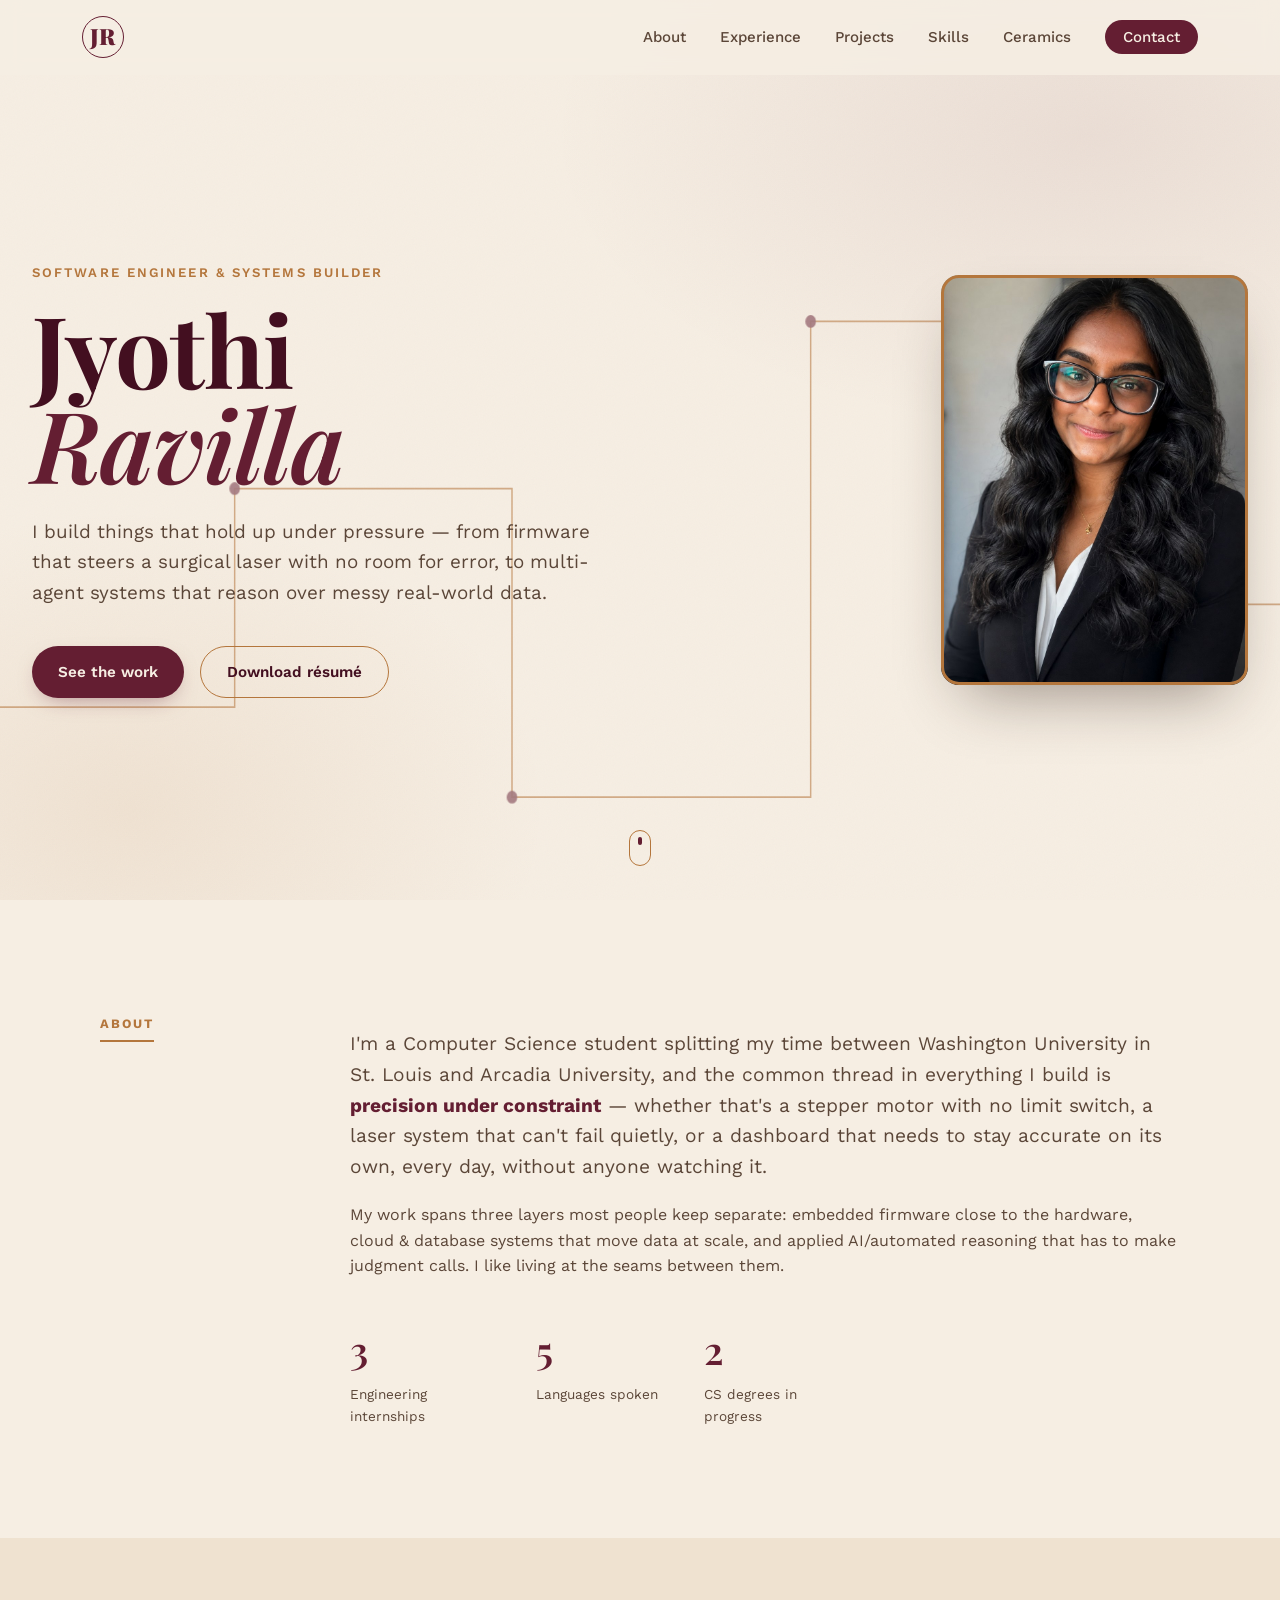
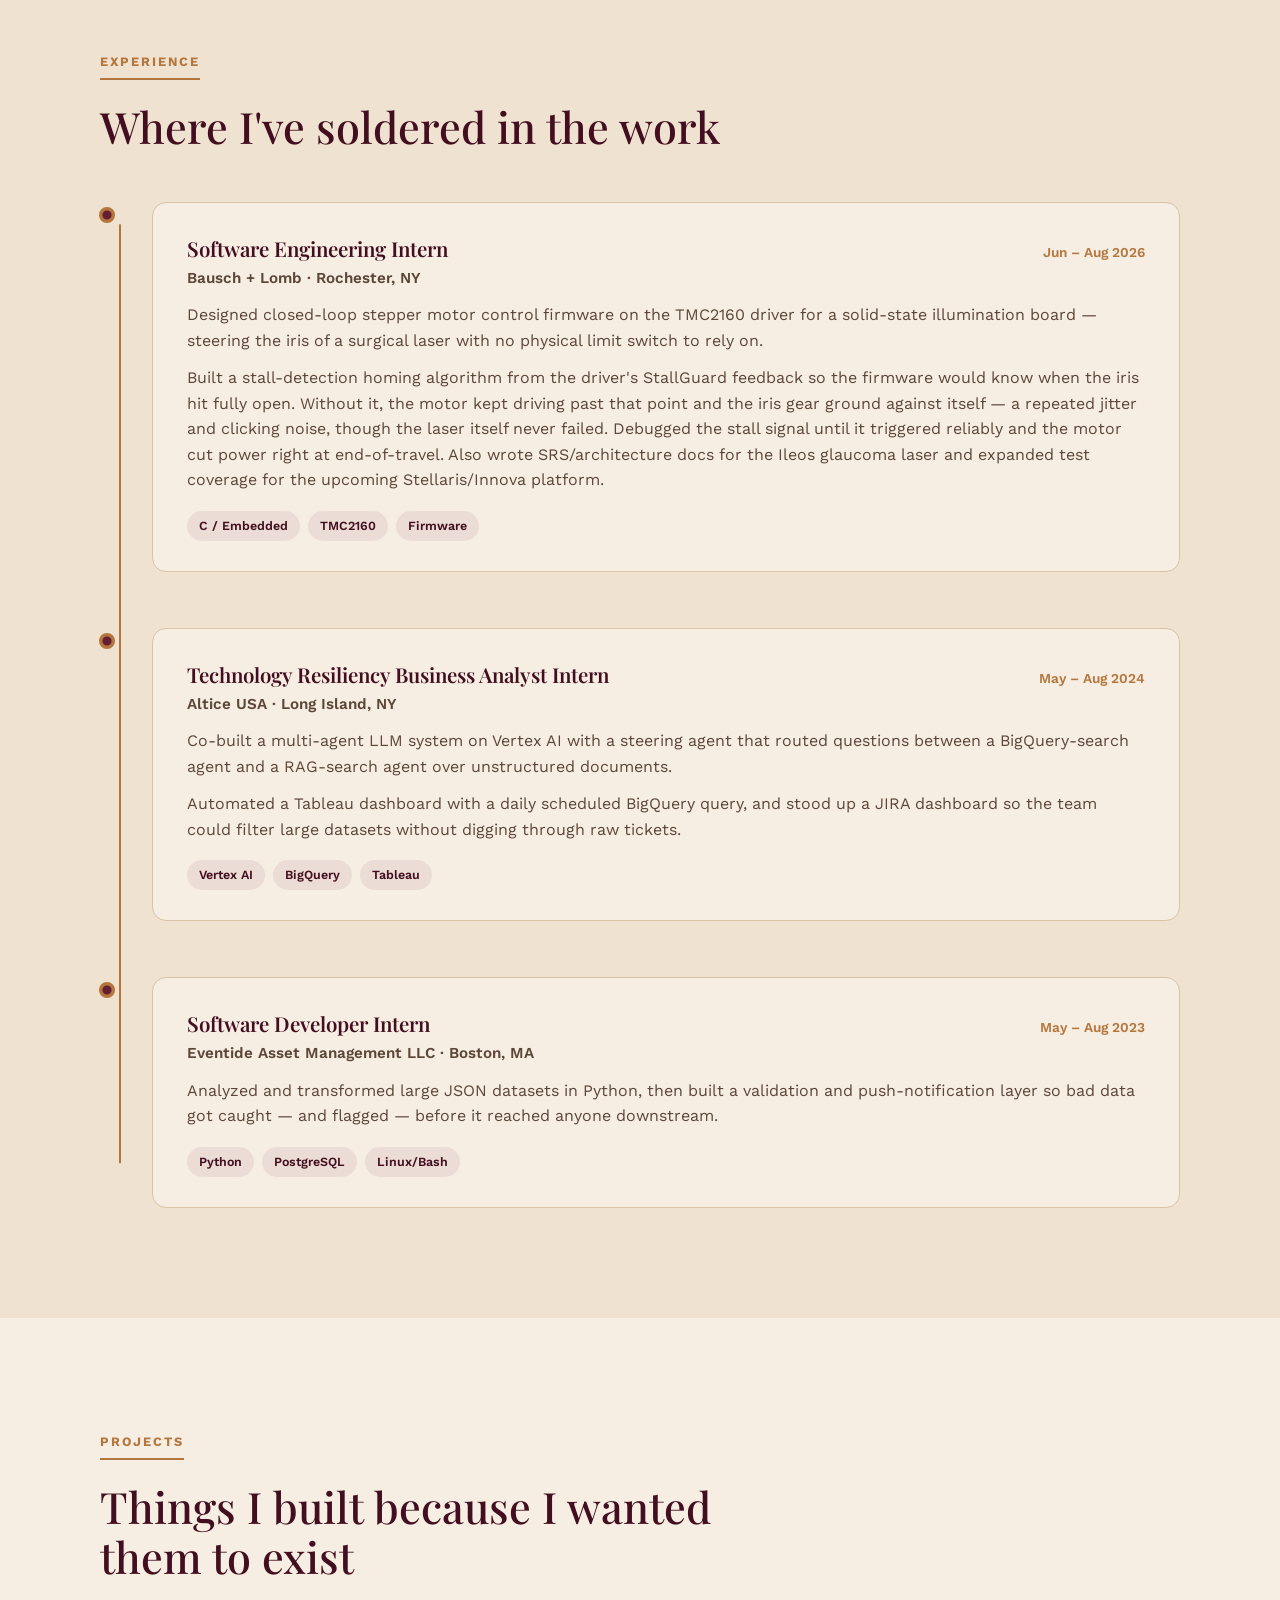
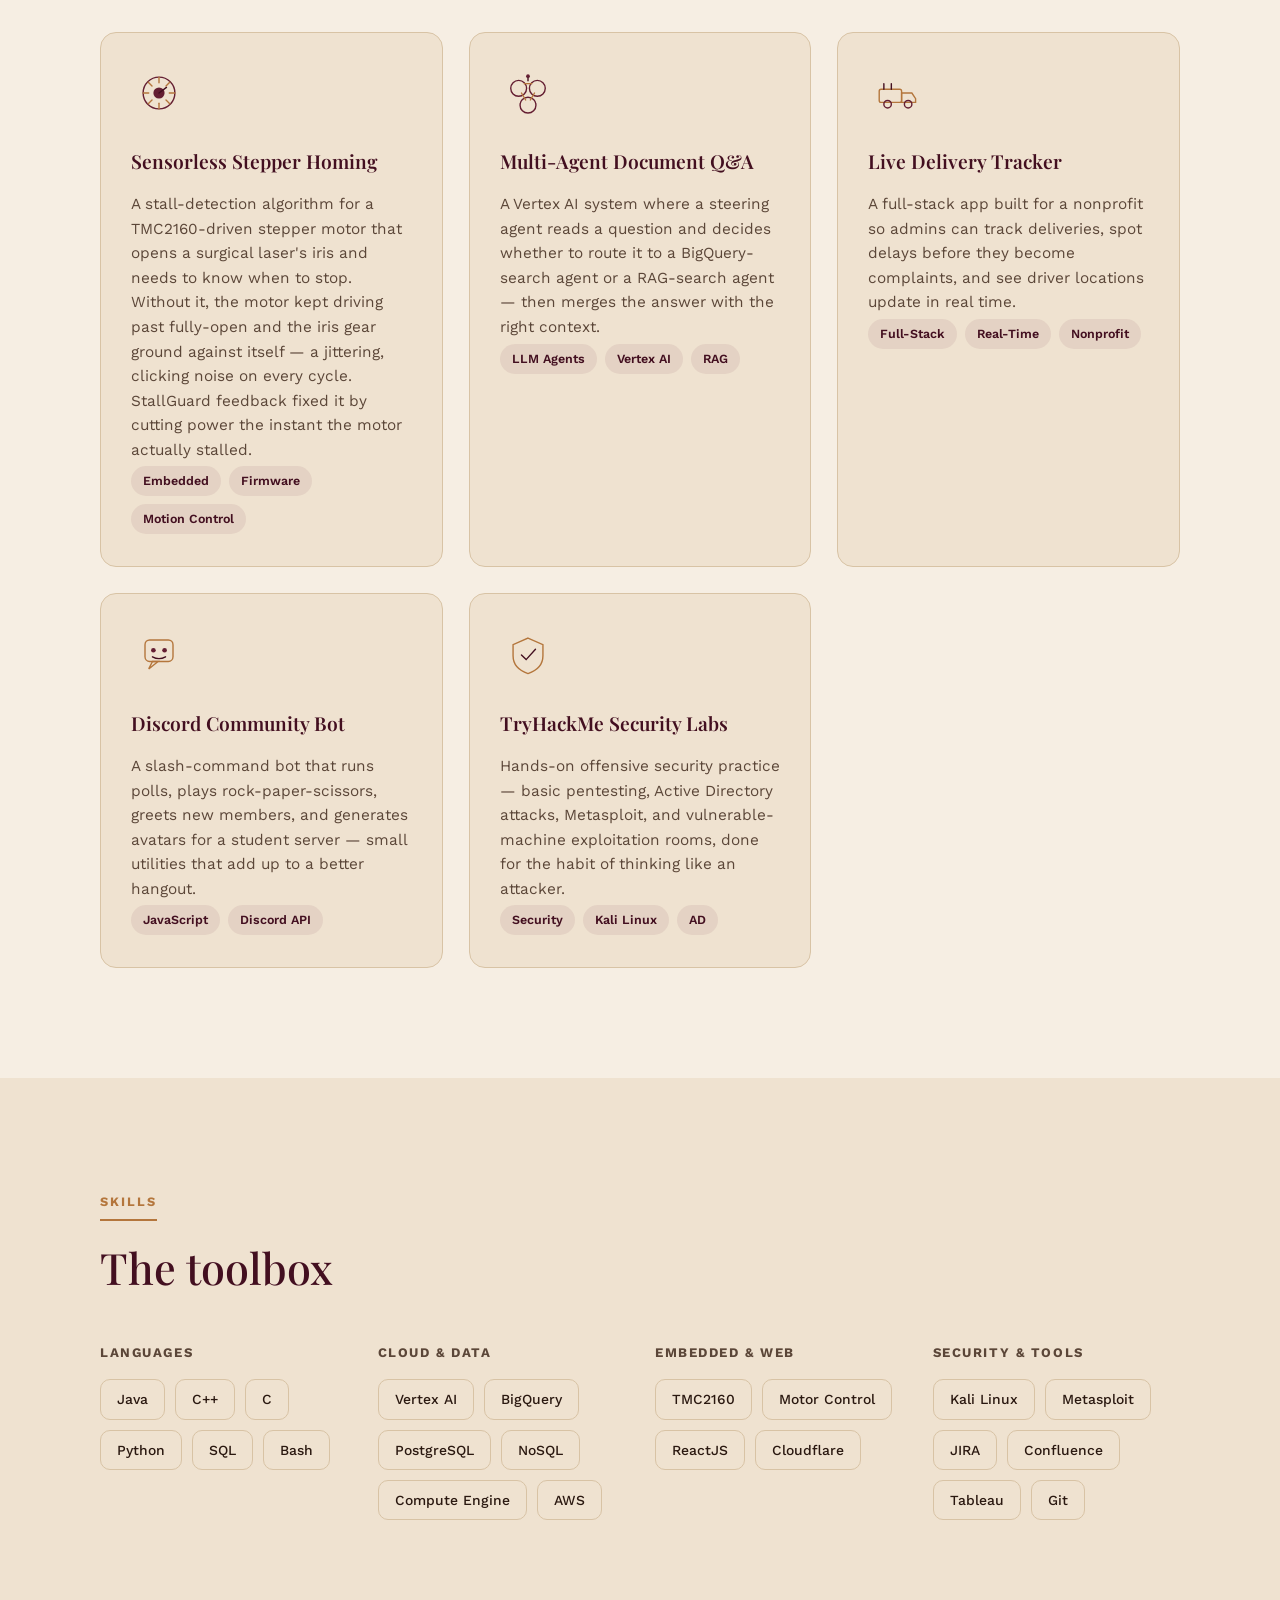
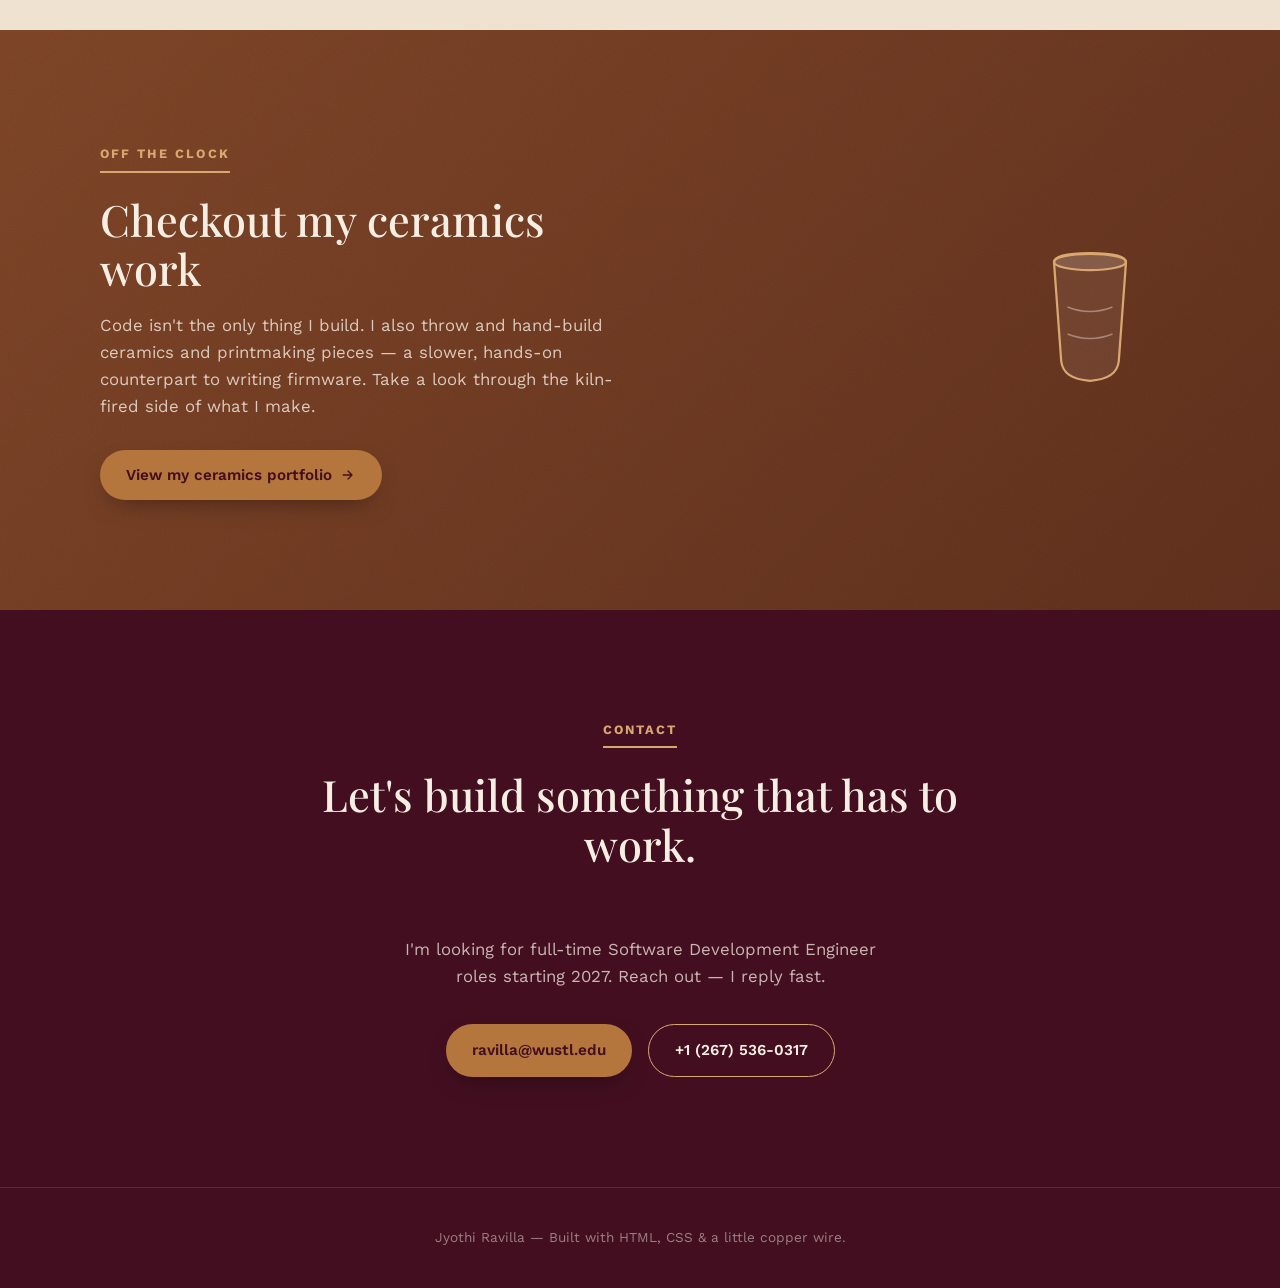
==== portfolio/index.html @ 50a1c153 "Update portfolio: fix hero photo styling, add ceramics section" ====
<!DOCTYPE html>
<html lang="en">
<head>
<meta charset="UTF-8">
<meta name="viewport" content="width=device-width, initial-scale=1.0">
<title>Jyothi Ravilla — Portfolio</title>
<link rel="preconnect" href="https://fonts.googleapis.com">
<link rel="preconnect" href="https://fonts.gstatic.com" crossorigin>
<link href="https://fonts.googleapis.com/css2?family=Playfair+Display:ital,wght@0,400;0,600;0,700;0,900;1,500;1,600&family=Work+Sans:wght@400;500;600;700&display=swap" rel="stylesheet">
<link rel="stylesheet" href="style.css">
</head>
<body>

<div class="grain"></div>

<!-- NAV -->
<nav id="nav">
  <div class="nav-inner">
    <a href="#top" class="nav-mark">JR</a>
    <ul class="nav-links">
      <li><a href="#about">About</a></li>
      <li><a href="#experience">Experience</a></li>
      <li><a href="#projects">Projects</a></li>
      <li><a href="#skills">Skills</a></li>
      <li><a href="#ceramics">Ceramics</a></li>
      <li><a href="#contact" class="nav-cta">Contact</a></li>
    </ul>
    <button class="nav-toggle" id="navToggle" aria-label="Toggle menu">
      <span></span><span></span><span></span>
    </button>
  </div>
</nav>

<!-- HERO -->
<header id="top" class="hero">
  <svg class="hero-trace" viewBox="0 0 1200 700" preserveAspectRatio="none" aria-hidden="true">
    <path id="heroPath" d="M -50 550 L 220 550 L 220 380 L 480 380 L 480 620 L 760 620 L 760 250 L 1020 250 L 1020 470 L 1300 470" />
    <circle class="node" cx="220" cy="380" r="5"></circle>
    <circle class="node" cx="480" cy="620" r="5"></circle>
    <circle class="node" cx="760" cy="250" r="5"></circle>
    <circle class="node" cx="1020" cy="470" r="5"></circle>
  </svg>

  <div class="hero-content">
    <p class="eyebrow reveal">Software Engineer &amp; Systems Builder</p>
    <h1 class="hero-name reveal">Jyothi<br><em>Ravilla</em></h1>
    <p class="hero-tagline reveal">
      I build things that hold up under pressure — from firmware that steers
      a surgical laser with no room for error, to multi-agent systems that
      reason over messy real-world data.
    </p>
    <div class="hero-actions reveal">
      <a href="#projects" class="btn btn-primary">See the work</a>
      <a href="assets/Jyothi_Ravilla_Resume_Amazon_SDE.pdf" class="btn btn-ghost" download>Download résumé</a>
    </div>
  </div>

  <div class="hero-portrait reveal">
    <div class="portrait-frame">
      <img src="assets/jyothi-headshot.jpg" alt="Portrait of Jyothi Ravilla">
    </div>
  </div>

  <div class="scroll-cue" aria-hidden="true"><span></span></div>
</header>

<main>

  <!-- ABOUT -->
  <section id="about" class="section">
    <div class="section-inner about-grid">
      <div class="about-label reveal">
        <span class="tag-eyebrow">About</span>
      </div>
      <div class="about-body reveal">
        <p class="lede">
          I'm a Computer Science student splitting my time between Washington
          University in St. Louis and Arcadia University, and the common thread
          in everything I build is <strong>precision under constraint</strong> —
          whether that's a stepper motor with no limit switch, a laser system
          that can't fail quietly, or a dashboard that needs to stay accurate
          on its own, every day, without anyone watching it.
        </p>
        <p>
          My work spans three layers most people keep separate: embedded
          firmware close to the hardware, cloud &amp; database systems that move
          data at scale, and applied AI/automated reasoning that has to make
          judgment calls. I like living at the seams between them.
        </p>
        <div class="about-stats">
          <div class="stat">
            <span class="stat-num">3</span>
            <span class="stat-label">Engineering internships</span>
          </div>
          <div class="stat">
            <span class="stat-num">5</span>
            <span class="stat-label">Languages spoken</span>
          </div>
          <div class="stat">
            <span class="stat-num">2</span>
            <span class="stat-label">CS degrees in progress</span>
          </div>
        </div>
      </div>
    </div>
  </section>

  <!-- EXPERIENCE -->
  <section id="experience" class="section section-alt">
    <div class="section-inner">
      <span class="tag-eyebrow reveal">Experience</span>
      <h2 class="section-title reveal">Where I've soldered in the work</h2>

      <div class="timeline">
        <svg class="timeline-trace" id="timelineTrace" viewBox="0 0 40 900" preserveAspectRatio="none" aria-hidden="true">
          <path id="timelinePath" d="M 20 20 L 20 300 L 20 300 L 20 580 L 20 580 L 20 860" />
        </svg>

        <article class="tl-item reveal">
          <div class="tl-node"></div>
          <div class="tl-card">
            <div class="tl-head">
              <h3>Software Engineering Intern</h3>
              <span class="tl-date">Jun – Aug 2026</span>
            </div>
            <p class="tl-org">Bausch + Lomb · Rochester, NY</p>
            <p>
              Designed closed-loop stepper motor control firmware on the
              TMC2160 driver for a solid-state illumination board — steering
              the iris of a surgical laser with no physical limit switch to
              rely on.
            </p>
            <p>
              Built a stall-detection homing algorithm from the driver's
              StallGuard feedback so the firmware would know when the iris
              hit fully open. Without it, the motor kept driving past that
              point and the iris gear ground against itself — a repeated
              jitter and clicking noise, though the laser itself never
              failed. Debugged the stall signal until it triggered reliably
              and the motor cut power right at end-of-travel. Also wrote
              SRS/architecture docs for the Ileos glaucoma laser and
              expanded test coverage for the upcoming Stellaris/Innova platform.
            </p>
            <div class="tl-tags">
              <span>C / Embedded</span><span>TMC2160</span><span>Firmware</span>
            </div>
          </div>
        </article>

        <article class="tl-item reveal">
          <div class="tl-node"></div>
          <div class="tl-card">
            <div class="tl-head">
              <h3>Technology Resiliency Business Analyst Intern</h3>
              <span class="tl-date">May – Aug 2024</span>
            </div>
            <p class="tl-org">Altice USA · Long Island, NY</p>
            <p>
              Co-built a multi-agent LLM system on Vertex AI with a steering
              agent that routed questions between a BigQuery-search agent and
              a RAG-search agent over unstructured documents.
            </p>
            <p>
              Automated a Tableau dashboard with a daily scheduled BigQuery
              query, and stood up a JIRA dashboard so the team could filter
              large datasets without digging through raw tickets.
            </p>
            <div class="tl-tags">
              <span>Vertex AI</span><span>BigQuery</span><span>Tableau</span>
            </div>
          </div>
        </article>

        <article class="tl-item reveal">
          <div class="tl-node"></div>
          <div class="tl-card">
            <div class="tl-head">
              <h3>Software Developer Intern</h3>
              <span class="tl-date">May – Aug 2023</span>
            </div>
            <p class="tl-org">Eventide Asset Management LLC · Boston, MA</p>
            <p>
              Analyzed and transformed large JSON datasets in Python, then
              built a validation and push-notification layer so bad data got
              caught — and flagged — before it reached anyone downstream.
            </p>
            <div class="tl-tags">
              <span>Python</span><span>PostgreSQL</span><span>Linux/Bash</span>
            </div>
          </div>
        </article>
      </div>
    </div>
  </section>

  <!-- PROJECTS -->
  <section id="projects" class="section">
    <div class="section-inner">
      <span class="tag-eyebrow reveal">Projects</span>
      <h2 class="section-title reveal">Things I built because I wanted them to exist</h2>

      <div class="project-grid">

        <article class="project-card reveal">
          <div class="project-visual">
            <svg viewBox="0 0 120 120" class="proj-icon" aria-hidden="true">
              <circle cx="60" cy="60" r="34" class="icon-ring"/>
              <g class="icon-stroke">
                <line x1="60" y1="26" x2="60" y2="38"/>
                <line x1="60" y1="82" x2="60" y2="94"/>
                <line x1="26" y1="60" x2="38" y2="60"/>
                <line x1="82" y1="60" x2="94" y2="60"/>
                <line x1="37" y1="37" x2="45" y2="45"/>
                <line x1="75" y1="75" x2="83" y2="83"/>
                <line x1="83" y1="37" x2="75" y2="45"/>
                <line x1="45" y1="75" x2="37" y2="83"/>
              </g>
              <circle cx="60" cy="60" r="12" class="icon-hub"/>
              <line x1="60" y1="60" x2="76" y2="48" class="icon-needle"/>
            </svg>
          </div>
          <div class="project-body">
            <h3>Sensorless Stepper Homing</h3>
            <p class="project-blurb">
              A stall-detection algorithm for a TMC2160-driven stepper motor
              that opens a surgical laser's iris and needs to know when to
              stop. Without it, the motor kept driving past fully-open and
              the iris gear ground against itself — a jittering, clicking
              noise on every cycle. StallGuard feedback fixed it by cutting
              power the instant the motor actually stalled.
            </p>
            <div class="project-reveal">
              <p><strong>Stack:</strong> Embedded C, TMC2160 (StallGuard), SPI</p>
              <p><strong>Challenge:</strong> tuning sensitivity so the driver
              caught a real mechanical stall without false-triggering mid-travel.</p>
            </div>
            <div class="tl-tags"><span>Embedded</span><span>Firmware</span><span>Motion Control</span></div>
          </div>
        </article>

        <article class="project-card reveal">
          <div class="project-visual">
            <svg viewBox="0 0 120 120" class="proj-icon" aria-hidden="true">
              <circle cx="40" cy="50" r="17" class="icon-ring"/>
              <circle cx="80" cy="50" r="17" class="icon-ring"/>
              <circle cx="60" cy="86" r="17" class="icon-ring"/>
              <line x1="52" y1="40" x2="68" y2="40" class="icon-stroke"/>
              <line x1="46" y1="60" x2="55" y2="75" class="icon-stroke"/>
              <line x1="74" y1="60" x2="65" y2="75" class="icon-stroke"/>
              <circle cx="60" cy="24" r="4" class="icon-hub"/>
              <line x1="60" y1="28" x2="60" y2="34" class="icon-needle"/>
            </svg>
          </div>
          <div class="project-body">
            <h3>Multi-Agent Document Q&amp;A</h3>
            <p class="project-blurb">
              A Vertex AI system where a steering agent reads a question and
              decides whether to route it to a BigQuery-search agent or a
              RAG-search agent — then merges the answer with the right context.
            </p>
            <div class="project-reveal">
              <p><strong>Stack:</strong> Vertex AI, BigQuery, RAG pipelines</p>
              <p><strong>Challenge:</strong> keeping routing accurate across
              unstructured Word documents with inconsistent formatting.</p>
            </div>
            <div class="tl-tags"><span>LLM Agents</span><span>Vertex AI</span><span>RAG</span></div>
          </div>
        </article>

        <article class="project-card reveal">
          <div class="project-visual">
            <svg viewBox="0 0 120 120" class="proj-icon" aria-hidden="true">
              <rect x="24" y="52" width="48" height="28" rx="4" class="icon-stroke"/>
              <path d="M72 60 H94 L102 72 V80 H72 Z" class="icon-stroke"/>
              <circle cx="42" cy="84" r="8" class="icon-ring"/>
              <circle cx="86" cy="84" r="8" class="icon-ring"/>
              <line x1="34" y1="52" x2="34" y2="40" class="icon-needle"/>
              <line x1="50" y1="52" x2="50" y2="40" class="icon-needle"/>
            </svg>
          </div>
          <div class="project-body">
            <h3>Live Delivery Tracker</h3>
            <p class="project-blurb">
              A full-stack app built for a nonprofit so admins can track
              deliveries, spot delays before they become complaints, and see
              driver locations update in real time.
            </p>
            <div class="project-reveal">
              <p><strong>Focus:</strong> real-time location updates, delay
              detection, accountability reporting.</p>
            </div>
            <div class="tl-tags"><span>Full-Stack</span><span>Real-Time</span><span>Nonprofit</span></div>
          </div>
        </article>

        <article class="project-card reveal">
          <div class="project-visual">
            <svg viewBox="0 0 120 120" class="proj-icon" aria-hidden="true">
              <rect x="30" y="30" width="60" height="46" rx="10" class="icon-stroke"/>
              <path d="M46 76 L38 92 L58 76 Z" class="icon-stroke"/>
              <circle cx="48" cy="52" r="5" class="icon-hub"/>
              <circle cx="72" cy="52" r="5" class="icon-hub"/>
              <path d="M46 66 Q60 74 74 66" class="icon-needle"/>
            </svg>
          </div>
          <div class="project-body">
            <h3>Discord Community Bot</h3>
            <p class="project-blurb">
              A slash-command bot that runs polls, plays rock-paper-scissors,
              greets new members, and generates avatars for a student server —
              small utilities that add up to a better hangout.
            </p>
            <div class="project-reveal">
              <p><strong>Stack:</strong> Discord.js, slash commands, image
              generation</p>
            </div>
            <div class="tl-tags"><span>JavaScript</span><span>Discord API</span></div>
          </div>
        </article>

        <article class="project-card reveal">
          <div class="project-visual">
            <svg viewBox="0 0 120 120" class="proj-icon" aria-hidden="true">
              <path d="M60 26 L92 40 V64 C92 84 78 96 60 102 C42 96 28 84 28 64 V40 Z" class="icon-stroke"/>
              <path d="M46 62 L56 72 L76 50" class="icon-needle"/>
            </svg>
          </div>
          <div class="project-body">
            <h3>TryHackMe Security Labs</h3>
            <p class="project-blurb">
              Hands-on offensive security practice — basic pentesting, Active
              Directory attacks, Metasploit, and vulnerable-machine exploitation
              rooms, done for the habit of thinking like an attacker.
            </p>
            <div class="project-reveal">
              <p><strong>Covers:</strong> Active Directory, Metasploit,
              network sniffing/spoofing, phishing simulation.</p>
            </div>
            <div class="tl-tags"><span>Security</span><span>Kali Linux</span><span>AD</span></div>
          </div>
        </article>

      </div>
    </div>
  </section>

  <!-- SKILLS -->
  <section id="skills" class="section section-alt">
    <div class="section-inner">
      <span class="tag-eyebrow reveal">Skills</span>
      <h2 class="section-title reveal">The toolbox</h2>

      <div class="skills-grid">
        <div class="skill-group reveal">
          <h4>Languages</h4>
          <div class="chip-row">
            <span class="chip">Java</span><span class="chip">C++</span><span class="chip">C</span>
            <span class="chip">Python</span><span class="chip">SQL</span><span class="chip">Bash</span>
          </div>
        </div>
        <div class="skill-group reveal">
          <h4>Cloud &amp; Data</h4>
          <div class="chip-row">
            <span class="chip">Vertex AI</span><span class="chip">BigQuery</span>
            <span class="chip">PostgreSQL</span><span class="chip">NoSQL</span>
            <span class="chip">Compute Engine</span><span class="chip">AWS</span>
          </div>
        </div>
        <div class="skill-group reveal">
          <h4>Embedded &amp; Web</h4>
          <div class="chip-row">
            <span class="chip">TMC2160</span><span class="chip">Motor Control</span>
            <span class="chip">ReactJS</span><span class="chip">Cloudflare</span>
          </div>
        </div>
        <div class="skill-group reveal">
          <h4>Security &amp; Tools</h4>
          <div class="chip-row">
            <span class="chip">Kali Linux</span><span class="chip">Metasploit</span>
            <span class="chip">JIRA</span><span class="chip">Confluence</span>
            <span class="chip">Tableau</span><span class="chip">Git</span>
          </div>
        </div>
      </div>
    </div>
  </section>

  <!-- CERAMICS -->
  <section id="ceramics" class="section ceramics-section">
    <div class="ceramics-texture" aria-hidden="true"></div>
    <div class="section-inner ceramics-inner">
      <div class="ceramics-copy reveal">
        <span class="tag-eyebrow">Off the clock</span>
        <h2 class="section-title">Checkout my ceramics work</h2>
        <p>
          Code isn't the only thing I build. I also throw and hand-build
          ceramics and printmaking pieces — a slower, hands-on counterpart
          to writing firmware. Take a look through the kiln-fired side of
          what I make.
        </p>
        <a href="ceramics/index.html" class="btn btn-primary ceramics-btn" target="_blank" rel="noopener">
          View my ceramics portfolio
          <svg viewBox="0 0 20 20" class="btn-arrow" aria-hidden="true"><path d="M4 10h11M10 5l5 5-5 5" stroke="currentColor" stroke-width="1.6" fill="none" stroke-linecap="round" stroke-linejoin="round"/></svg>
        </a>
      </div>
      <div class="ceramics-visual reveal" aria-hidden="true">
        <svg viewBox="0 0 200 200" class="ceramics-icon">
          <path d="M60 40 Q60 30 100 30 Q140 30 140 40 L132 150 Q130 170 100 172 Q70 170 68 150 Z" class="pot-body"/>
          <ellipse cx="100" cy="40" rx="40" ry="9" class="pot-rim"/>
          <path d="M75 90 Q100 100 125 90" class="pot-band"/>
          <path d="M75 120 Q100 130 125 120" class="pot-band"/>
        </svg>
      </div>
    </div>
  </section>

  <!-- CONTACT -->
  <section id="contact" class="section contact-section">
    <div class="section-inner contact-inner">
      <span class="tag-eyebrow reveal">Contact</span>
      <h2 class="section-title reveal">Let's build something that has to work.</h2>
      <p class="contact-lede reveal">
        I'm looking for full-time Software Development Engineer roles starting
        2027. Reach out — I reply fast.
      </p>
      <div class="contact-row reveal">
        <a href="mailto:ravilla@wustl.edu" class="btn btn-primary">ravilla@wustl.edu</a>
        <a href="tel:+12675360317" class="btn btn-ghost">+1 (267) 536-0317</a>
      </div>
    </div>
  </section>

</main>

<footer class="site-footer">
  <p>Jyothi Ravilla — Built with HTML, CSS &amp; a little copper wire.</p>
</footer>

<script src="script.js"></script>
</body>
</html>
---- portfolio/style.css ----
/* ============================================
   TOKENS
   ============================================ */
:root{
  --paper: #F6EEE3;
  --paper-alt: #EFE2D0;
  --ink: #2A1810;
  --ink-soft: #5B4638;
  --wine: #641E32;
  --wine-deep: #430F20;
  --copper: #B4763C;
  --copper-light: #D9A870;
  --tan-line: #D8C3A5;

  --font-display: "Playfair Display", "Georgia", serif;
  --font-body: "Work Sans", sans-serif;

  --ease: cubic-bezier(.22,.9,.32,1);
}

*{ box-sizing: border-box; }

html{ scroll-behavior: smooth; }

body{
  margin: 0;
  background: var(--paper);
  color: var(--ink);
  font-family: var(--font-body);
  font-size: 16px;
  line-height: 1.6;
  overflow-x: hidden;
}

@media (prefers-reduced-motion: reduce){
  html{ scroll-behavior: auto; }
  *{ animation-duration: 0.01ms !important; animation-iteration-count: 1 !important; transition-duration: 0.01ms !important; }
}

/* subtle paper grain overlay */
.grain{
  position: fixed; inset: 0; pointer-events: none; z-index: 1;
  opacity: .035; mix-blend-mode: multiply;
  background-image: url("data:image/svg+xml,%3Csvg xmlns='http://www.w3.org/2000/svg' width='120' height='120'%3E%3Cfilter id='n'%3E%3CfeTurbulence type='fractalNoise' baseFrequency='0.9' numOctaves='2' stitchTiles='stitch'/%3E%3C/filter%3E%3Crect width='100%25' height='100%25' filter='url(%23n)'/%3E%3C/svg%3E");
}

a{ color: inherit; text-decoration: none; }
h1,h2,h3,h4{ font-family: var(--font-display); margin: 0; color: var(--wine-deep); }

::selection{ background: var(--wine); color: var(--paper); }

/* focus visibility */
a:focus-visible, button:focus-visible{
  outline: 2px solid var(--copper);
  outline-offset: 3px;
}

/* ============================================
   NAV
   ============================================ */
#nav{
  position: fixed; top: 0; left: 0; right: 0; z-index: 50;
  background: rgba(246,238,227,0.82);
  backdrop-filter: blur(10px);
  border-bottom: 1px solid transparent;
  transition: border-color .3s var(--ease), box-shadow .3s var(--ease);
}
#nav.scrolled{
  border-bottom-color: var(--tan-line);
  box-shadow: 0 6px 24px -18px rgba(42,24,16,.4);
}
.nav-inner{
  max-width: 1180px; margin: 0 auto; padding: 16px 32px;
  display: flex; align-items: center; justify-content: space-between;
}
.nav-mark{
  font-family: var(--font-display); font-weight: 900; font-size: 1.4rem;
  color: var(--wine); letter-spacing: 0.02em;
  border: 1.5px solid var(--wine); border-radius: 50%;
  width: 42px; height: 42px; display: flex; align-items: center; justify-content: center;
  transition: background .25s var(--ease), color .25s var(--ease), transform .25s var(--ease);
}
.nav-mark:hover{ background: var(--wine); color: var(--paper); transform: rotate(-8deg); }

.nav-links{
  list-style: none; display: flex; gap: 34px; margin: 0; padding: 0;
  font-size: 0.94rem; font-weight: 500; color: var(--ink-soft);
}
.nav-links a{ position: relative; padding: 4px 0; }
.nav-links a::after{
  content: ""; position: absolute; left: 0; right: 0; bottom: -2px; height: 2px;
  background: var(--copper); transform: scaleX(0); transform-origin: right;
  transition: transform .32s var(--ease);
}
.nav-links a:hover::after, .nav-links a:focus-visible::after{ transform: scaleX(1); transform-origin: left; }
.nav-links a:hover{ color: var(--wine); }

.nav-cta{
  background: var(--wine); color: var(--paper) !important;
  padding: 8px 18px !important; border-radius: 999px;
}
.nav-cta::after{ display: none; }
.nav-cta:hover{ background: var(--wine-deep); }

.nav-toggle{ display: none; background: none; border: none; cursor: pointer; padding: 6px; }
.nav-toggle span{ display: block; width: 24px; height: 2px; background: var(--wine); margin: 5px 0; transition: transform .25s var(--ease), opacity .25s var(--ease); }

/* ============================================
   HERO
   ============================================ */
.hero{
  position: relative;
  min-height: 100vh;
  display: flex; align-items: center;
  padding: 140px 32px 80px;
  overflow: hidden;
  background:
    radial-gradient(ellipse 900px 500px at 85% 15%, rgba(100,30,50,0.08), transparent 60%),
    radial-gradient(ellipse 700px 500px at 10% 90%, rgba(180,118,60,0.10), transparent 60%);
}
.hero .hero-content,
.hero .hero-portrait{ position: relative; z-index: 2; }
.hero{ display: flex; gap: 60px; align-items: center; justify-content: space-between; }
.hero-trace{
  position: absolute; inset: 0; width: 100%; height: 100%;
  z-index: 0; opacity: .55;
}
.hero-trace path{
  fill: none; stroke: var(--copper); stroke-width: 1.4;
  stroke-dasharray: 3000; stroke-dashoffset: 3000;
  animation: draw 3.2s var(--ease) 0.3s forwards;
}
.hero-trace .node{
  fill: var(--wine); opacity: 0;
  animation: nodeIn .5s ease 2.2s forwards;
}
.hero-trace .node:nth-of-type(3){ animation-delay: 2.5s; }
.hero-trace .node:nth-of-type(4){ animation-delay: 2.8s; }
.hero-trace .node:nth-of-type(5){ animation-delay: 3.1s; }
@keyframes draw{ to{ stroke-dashoffset: 0; } }
@keyframes nodeIn{ to{ opacity: .9; } }

.hero-content{ position: relative; z-index: 2; max-width: 600px; flex: 1 1 480px; }

.eyebrow{
  font-size: .82rem; text-transform: uppercase; letter-spacing: .16em;
  color: var(--copper); font-weight: 600; margin: 0 0 18px;
}

.hero-name{
  font-size: clamp(3rem, 9vw, 6.2rem);
  line-height: .96; font-weight: 700; letter-spacing: -0.01em;
  color: var(--wine-deep);
}
.hero-name em{
  font-style: italic; font-weight: 600; color: var(--wine);
}

.hero-tagline{
  margin-top: 26px; font-size: 1.18rem; color: var(--ink-soft);
  max-width: 560px; font-weight: 400;
}

.hero-actions{ margin-top: 38px; display: flex; gap: 16px; flex-wrap: wrap; }

.btn{
  display: inline-flex; align-items: center; gap: 8px;
  padding: 13px 26px; border-radius: 999px; font-weight: 600; font-size: .95rem;
  transition: transform .25s var(--ease), box-shadow .25s var(--ease), background .25s var(--ease), color .25s var(--ease);
}
.btn-primary{
  background: var(--wine); color: var(--paper);
  box-shadow: 0 8px 22px -10px rgba(100,30,50,.55);
}
.btn-primary:hover{ background: var(--wine-deep); transform: translateY(-3px); box-shadow: 0 14px 28px -12px rgba(100,30,50,.6); }
.btn-ghost{
  border: 1.5px solid var(--copper); color: var(--wine-deep);
}
.btn-ghost:hover{ background: var(--copper); color: var(--paper); transform: translateY(-3px); }

.scroll-cue{
  position: absolute; bottom: 34px; left: 50%; transform: translateX(-50%);
  width: 22px; height: 36px; border: 1.5px solid var(--copper); border-radius: 20px;
  z-index: 2;
}
.scroll-cue span{
  position: absolute; top: 6px; left: 50%; width: 4px; height: 8px; margin-left: -2px;
  background: var(--wine); border-radius: 2px;
  animation: cueMove 1.8s ease-in-out infinite;
}
@keyframes cueMove{ 0%,100%{ top:6px; opacity:1;} 60%{ top:18px; opacity:0; } }

/* ===== Hero portrait ===== */
.hero-portrait{
  flex: 0 0 auto;
  display: flex; justify-content: center;
  transform: translateX(-70px);
}
.portrait-frame{
  position: relative;
  width: clamp(220px, 24vw, 340px);
  aspect-ratio: 3 / 4;
  border-radius: 18px;
  overflow: hidden;
  transform: rotate(0deg);
  box-shadow: 0 30px 60px -24px rgba(42,24,16,.45);
  transition: transform .45s var(--ease), box-shadow .45s var(--ease);
}
.portrait-frame::before{
  content: "";
  position: absolute; inset: 0;
  border: 3px solid var(--copper);
  border-radius: 18px;
  z-index: 2;
  pointer-events: none;
  transition: border-color .45s var(--ease);
}
.portrait-frame::after{
  content: "";
  position: absolute; top: 14px; left: 14px; right: -14px; bottom: -14px;
  border: 1.5px solid var(--wine);
  border-radius: 18px;
  z-index: 0;
  transition: transform .45s var(--ease), opacity .45s var(--ease);
}
.portrait-frame img{
  position: relative; z-index: 1;
  width: 100%; height: 100%; object-fit: cover;
  filter: saturate(1.02) contrast(1.02);
  display: block;
  transition: transform .6s var(--ease), filter .6s var(--ease);
}
.hero-portrait:hover .portrait-frame{
  transform: rotate(-1.5deg) scale(1.035);
  box-shadow:
    0 34px 64px -22px rgba(42,24,16,.4),
    0 0 0 10px rgba(180,118,60,.16);
}
.hero-portrait:hover .portrait-frame::before{ border-color: var(--wine); }
.hero-portrait:hover .portrait-frame::after{ transform: translate(4px, 4px); opacity: .7; }
.hero-portrait:hover .portrait-frame img{
  transform: scale(1.08);
  filter: saturate(1.12) contrast(1.05);
}

/* ============================================
   SECTIONS (shared)
   ============================================ */
.section{ padding: 110px 32px; position: relative; }
.section-alt{ background: var(--paper-alt); }
.section-inner{ max-width: 1080px; margin: 0 auto; }

.tag-eyebrow{
  display: inline-block; font-size: .8rem; text-transform: uppercase;
  letter-spacing: .16em; font-weight: 700; color: var(--copper);
  padding-bottom: 6px; border-bottom: 2px solid var(--copper); margin-bottom: 22px;
}
.section-title{
  font-size: clamp(1.9rem, 3.4vw, 2.7rem); font-weight: 500;
  max-width: 680px; margin-bottom: 50px; line-height: 1.15;
}

/* reveal-on-scroll — only animate if JS confirms IntersectionObserver support,
   so content is never stuck invisible without JS or in older browsers */
.js-ready .reveal{
  opacity: 0; transform: translateY(28px);
  transition: opacity .8s var(--ease), transform .8s var(--ease);
}
.js-ready .reveal.in-view{ opacity: 1; transform: translateY(0); }

/* ============================================
   ABOUT
   ============================================ */
.about-grid{
  display: grid; grid-template-columns: 200px 1fr; gap: 50px;
}
.lede{ font-size: 1.2rem; color: var(--ink); }
.about-body p{ color: var(--ink-soft); }
.about-body strong{ color: var(--wine); }

.about-stats{
  display: flex; gap: 46px; margin-top: 40px; flex-wrap: wrap;
}
.stat{ display: flex; flex-direction: column; }
.stat-num{
  font-family: var(--font-display); font-size: 2.4rem; color: var(--wine); font-weight: 600;
}
.stat-label{ font-size: .85rem; color: var(--ink-soft); margin-top: 4px; max-width: 140px; }

/* ============================================
   EXPERIENCE TIMELINE
   ============================================ */
.timeline{ position: relative; padding-left: 52px; }
.timeline-trace{
  position: absolute; left: 0; top: 0; width: 40px; height: 100%;
}
.js-ready .timeline-trace path{
  fill: none; stroke: var(--copper); stroke-width: 2;
  stroke-dasharray: 1600; stroke-dashoffset: 1600;
  transition: stroke-dashoffset 1.4s var(--ease);
}
.timeline-trace path{ fill: none; stroke: var(--copper); stroke-width: 2; }
.js-ready .timeline-trace.in-view path{ stroke-dashoffset: 0; }

.tl-item{ position: relative; margin-bottom: 56px; }
.tl-item:last-child{ margin-bottom: 0; }
.tl-node{
  position: absolute; left: -52px; top: 6px;
  width: 14px; height: 14px; border-radius: 50%;
  background: var(--paper); border: 3px solid var(--copper);
  transition: background .3s var(--ease), transform .3s var(--ease);
}
.tl-item.in-view .tl-node{ background: var(--wine); transform: scale(1.15); }

.tl-card{
  background: var(--paper); border: 1px solid var(--tan-line); border-radius: 14px;
  padding: 30px 34px; transition: box-shadow .35s var(--ease), transform .35s var(--ease), border-color .35s var(--ease);
}
.tl-card:hover{
  box-shadow: 0 22px 40px -24px rgba(42,24,16,.35);
  transform: translateY(-4px);
  border-color: var(--copper);
}
.tl-head{ display: flex; justify-content: space-between; align-items: baseline; gap: 16px; flex-wrap: wrap; }
.tl-head h3{ font-size: 1.28rem; font-weight: 600; }
.tl-date{ font-size: .85rem; color: var(--copper); font-weight: 600; white-space: nowrap; }
.tl-org{ color: var(--wine); font-weight: 600; margin: 4px 0 14px; font-size: .95rem; }
.tl-card p{ color: var(--ink-soft); margin: 0 0 12px; }
.tl-card p:last-of-type{ margin-bottom: 18px; }

.tl-tags{ display: flex; gap: 8px; flex-wrap: wrap; }
.tl-tags span{
  font-size: .78rem; font-weight: 600; color: var(--wine-deep);
  background: rgba(100,30,50,0.08); padding: 5px 12px; border-radius: 999px;
}

/* ============================================
   PROJECTS
   ============================================ */
.project-grid{
  display: grid; grid-template-columns: repeat(auto-fit, minmax(300px, 1fr));
  gap: 26px;
}
.project-card{
  background: var(--paper-alt); border: 1px solid var(--tan-line); border-radius: 16px;
  padding: 32px 30px; position: relative; overflow: hidden;
  transition: transform .4s var(--ease), box-shadow .4s var(--ease), border-color .4s var(--ease);
}
.section-alt .project-card{ background: var(--paper); }
.project-card::before{
  content: ""; position: absolute; top: 0; left: 0; right: 0; height: 3px;
  background: linear-gradient(90deg, var(--copper), var(--wine));
  transform: scaleX(0); transform-origin: left; transition: transform .45s var(--ease);
}
.project-card:hover{
  transform: translateY(-6px);
  box-shadow: 0 26px 48px -26px rgba(42,24,16,.4);
  border-color: var(--copper);
}
.project-card:hover::before{ transform: scaleX(1); }

.project-visual{ margin-bottom: 18px; }
.proj-icon{ width: 56px; height: 56px; }
.icon-ring{ fill: none; stroke: var(--wine); stroke-width: 3; }
.icon-stroke{ stroke: var(--copper); stroke-width: 3; fill: none; stroke-linecap: round; }
.icon-hub{ fill: var(--wine); }
.icon-needle{ stroke: var(--wine-deep); stroke-width: 3; stroke-linecap: round; fill: none; }
.project-card:hover .proj-icon{ animation: iconPulse .6s var(--ease); }
@keyframes iconPulse{ 50%{ transform: scale(1.08) rotate(3deg); } }

.project-body h3{ font-size: 1.2rem; font-weight: 600; margin-bottom: 10px; }
.project-blurb{ color: var(--ink-soft); font-size: .96rem; margin-bottom: 4px; }

.project-reveal{
  max-height: 0; overflow: hidden; opacity: 0;
  transition: max-height .45s var(--ease), opacity .35s var(--ease), margin .45s var(--ease);
}
.project-reveal p{ font-size: .87rem; color: var(--wine-deep); margin: 8px 0; }
.project-reveal strong{ color: var(--wine); }
.project-card:hover .project-reveal, .project-card:focus-within .project-reveal{
  max-height: 200px; opacity: 1; margin-bottom: 6px;
}

/* ============================================
   SKILLS
   ============================================ */
.skills-grid{
  display: grid; grid-template-columns: repeat(auto-fit, minmax(230px, 1fr));
  gap: 40px 30px;
}
.skill-group h4{
  font-size: .82rem; text-transform: uppercase; letter-spacing: .12em;
  color: var(--ink-soft); font-weight: 700; margin-bottom: 16px; font-family: var(--font-body);
}
.chip-row{ display: flex; flex-wrap: wrap; gap: 10px; }
.chip{
  font-size: .87rem; font-weight: 500; padding: 8px 16px; border-radius: 10px;
  background: var(--paper); border: 1px solid var(--tan-line); color: var(--ink);
  transition: background .25s var(--ease), color .25s var(--ease), border-color .25s var(--ease), transform .25s var(--ease);
}
.section-alt .chip{ background: var(--paper-alt); }
.chip:hover{
  background: var(--wine); color: var(--paper); border-color: var(--wine);
  transform: translateY(-3px) rotate(-1deg);
}

/* ============================================
   CONTACT
   ============================================ */
.contact-section{
  background: var(--wine-deep); color: var(--paper);
  text-align: center;
}
.contact-inner{ display: flex; flex-direction: column; align-items: center; }
.contact-section .section-title{ color: var(--paper); }
.contact-section .tag-eyebrow{ color: var(--copper-light); border-color: var(--copper-light); }
.contact-lede{ color: rgba(246,238,227,0.75); max-width: 480px; margin-bottom: 34px; font-size: 1.05rem; }
.contact-row{ display: flex; gap: 16px; flex-wrap: wrap; justify-content: center; }
.contact-section .btn-primary{ background: var(--copper); color: var(--wine-deep); box-shadow: 0 10px 26px -12px rgba(0,0,0,.5); }
.contact-section .btn-primary:hover{ background: var(--copper-light); }
.contact-section .btn-ghost{ border-color: var(--copper-light); color: var(--paper); }
.contact-section .btn-ghost:hover{ background: var(--copper-light); color: var(--wine-deep); }

/* ============================================
   CERAMICS (aside section)
   ============================================ */
.ceramics-section{
  position: relative;
  background: linear-gradient(135deg, #7A4326 0%, #5C2E1C 100%);
  color: var(--paper);
  overflow: hidden;
}
.ceramics-texture{
  position: absolute; inset: 0;
  opacity: .12; mix-blend-mode: overlay;
  background-image: url("data:image/svg+xml,%3Csvg xmlns='http://www.w3.org/2000/svg' width='140' height='140'%3E%3Cfilter id='n'%3E%3CfeTurbulence type='fractalNoise' baseFrequency='0.7' numOctaves='3' stitchTiles='stitch'/%3E%3C/filter%3E%3Crect width='100%25' height='100%25' filter='url(%23n)'/%3E%3C/svg%3E");
}
.ceramics-inner{
  position: relative; z-index: 1;
  display: flex; align-items: center; justify-content: space-between;
  gap: 50px; flex-wrap: wrap;
}
.ceramics-copy{ max-width: 520px; }
.ceramics-section .tag-eyebrow{ color: var(--copper-light); border-color: var(--copper-light); }
.ceramics-section .section-title{ color: var(--paper); margin-bottom: 18px; }
.ceramics-copy p{ color: rgba(246,238,227,0.8); font-size: 1.05rem; margin-bottom: 30px; }
.ceramics-btn{
  background: var(--copper); color: var(--wine-deep);
  box-shadow: 0 10px 26px -12px rgba(0,0,0,.5);
}
.ceramics-btn:hover{ background: var(--copper-light); }
.btn-arrow{ width: 16px; height: 16px; transition: transform .3s var(--ease); }
.ceramics-btn:hover .btn-arrow{ transform: translateX(4px); }

.ceramics-visual{ flex: 0 0 auto; }
.ceramics-icon{ width: 180px; height: 180px; }
.pot-body{ fill: rgba(246,238,227,0.08); stroke: var(--copper-light); stroke-width: 2.5; }
.pot-rim{ fill: rgba(246,238,227,0.14); stroke: var(--copper-light); stroke-width: 2.5; }
.pot-band{ fill: none; stroke: rgba(246,238,227,0.4); stroke-width: 1.5; }
.ceramics-visual:hover .ceramics-icon{ animation: potSpin .8s var(--ease); }
@keyframes potSpin{ 50%{ transform: rotate(4deg) scale(1.03); } }

@media (max-width: 700px){
  .ceramics-inner{ flex-direction: column; text-align: center; }
  .ceramics-copy{ max-width: 100%; }
}

.site-footer{
  background: var(--wine-deep); color: rgba(246,238,227,0.5);
  text-align: center; padding: 26px; font-size: .85rem;
  border-top: 1px solid rgba(246,238,227,0.12);
}

/* ============================================
   RESPONSIVE
   ============================================ */
@media (max-width: 900px){
  .hero{ flex-direction: column-reverse; text-align: center; gap: 40px; padding-top: 120px; }
  .hero-content{ max-width: 100%; }
  .hero-actions{ justify-content: center; }
  .hero-portrait{ transform: translateX(0); }
  .portrait-frame{ transform: rotate(0deg); }
}

@media (max-width: 800px){
  .about-grid{ grid-template-columns: 1fr; gap: 20px; }
  .nav-links{
    position: fixed; top: 74px; right: 24px; left: 24px;
    background: var(--paper); border: 1px solid var(--tan-line); border-radius: 16px;
    flex-direction: column; gap: 4px; padding: 18px;
    box-shadow: 0 20px 40px -20px rgba(42,24,16,.35);
    transform-origin: top right;
    transform: scale(.95) translateY(-10px); opacity: 0; pointer-events: none;
    transition: transform .28s var(--ease), opacity .28s var(--ease);
  }
  .nav-links.open{ transform: scale(1) translateY(0); opacity: 1; pointer-events: auto; }
  .nav-links a{ display: block; padding: 10px 6px; }
  .nav-cta{ text-align: center; margin-top: 6px; }
  .nav-toggle{ display: block; }
}

@media (max-width: 520px){
  .hero{ padding-top: 120px; }
  .section{ padding: 80px 22px; }
  .timeline{ padding-left: 38px; }
  .tl-node{ left: -38px; }
}
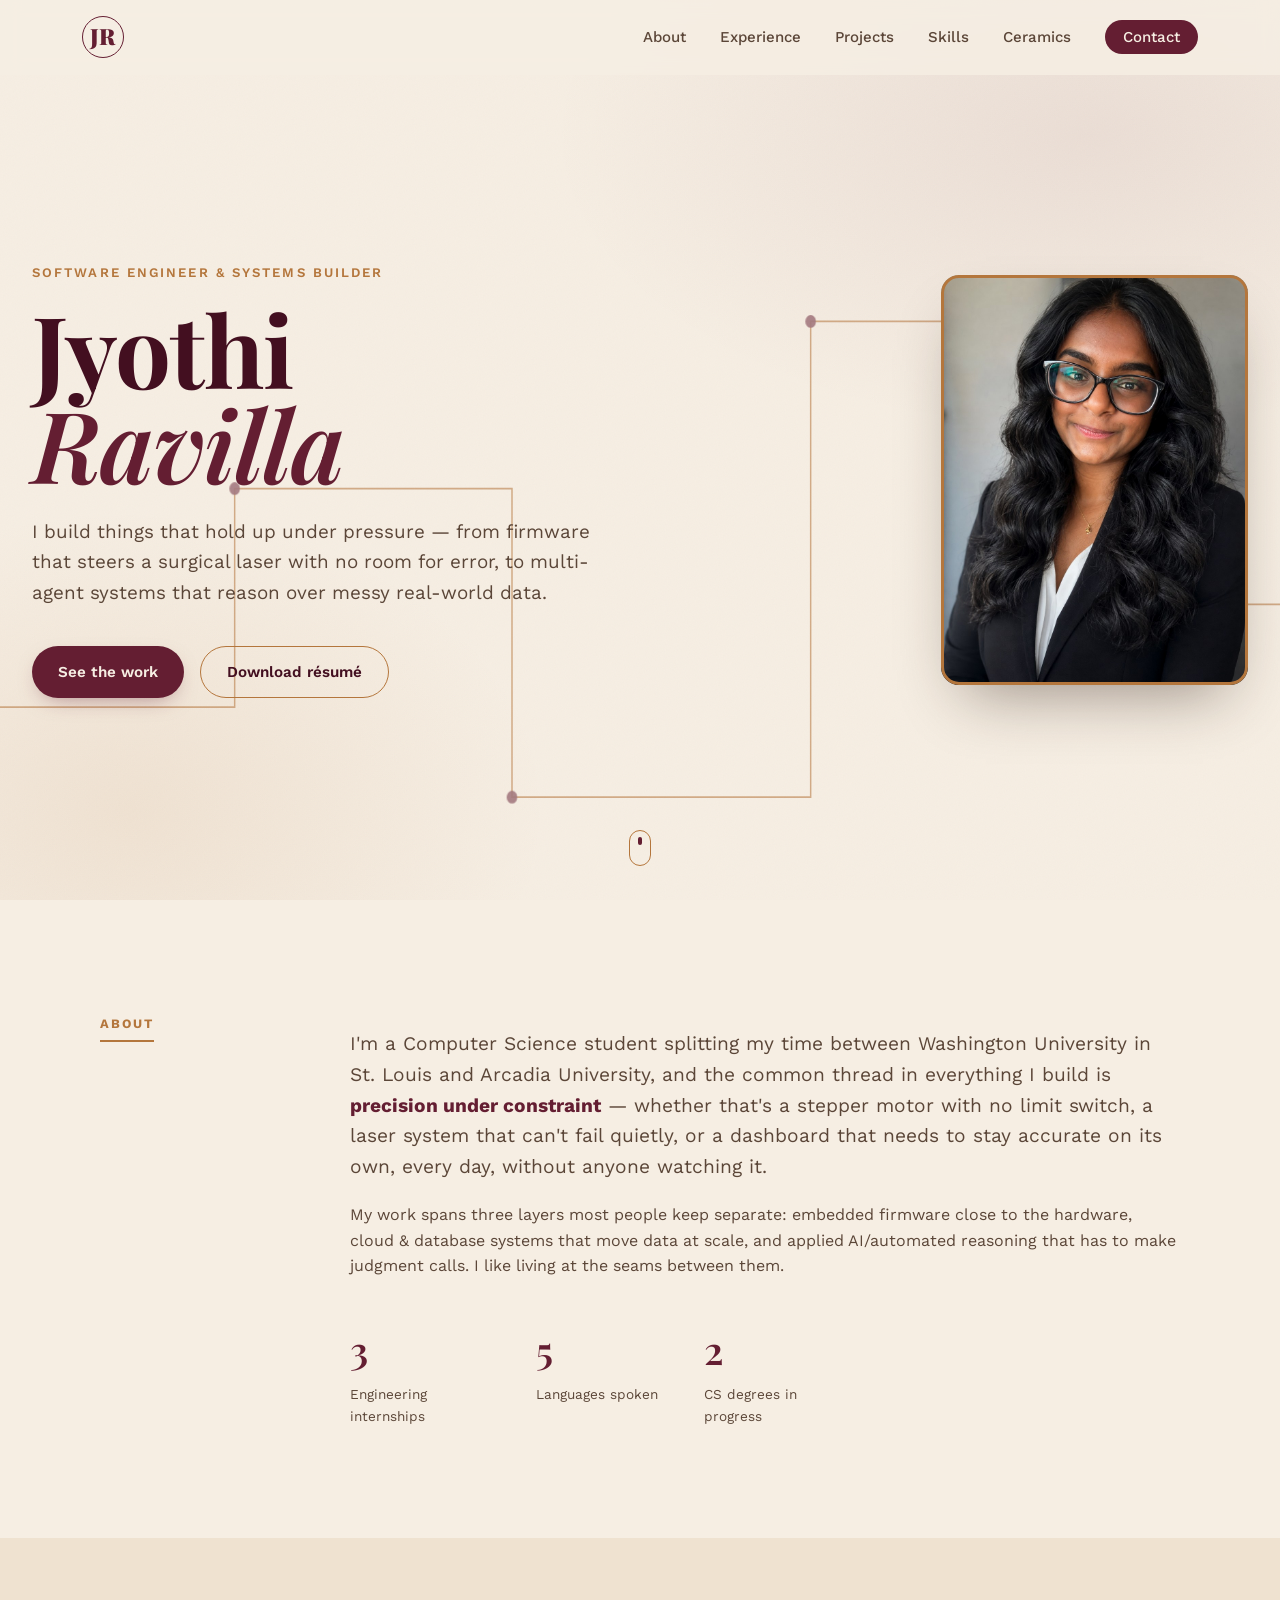
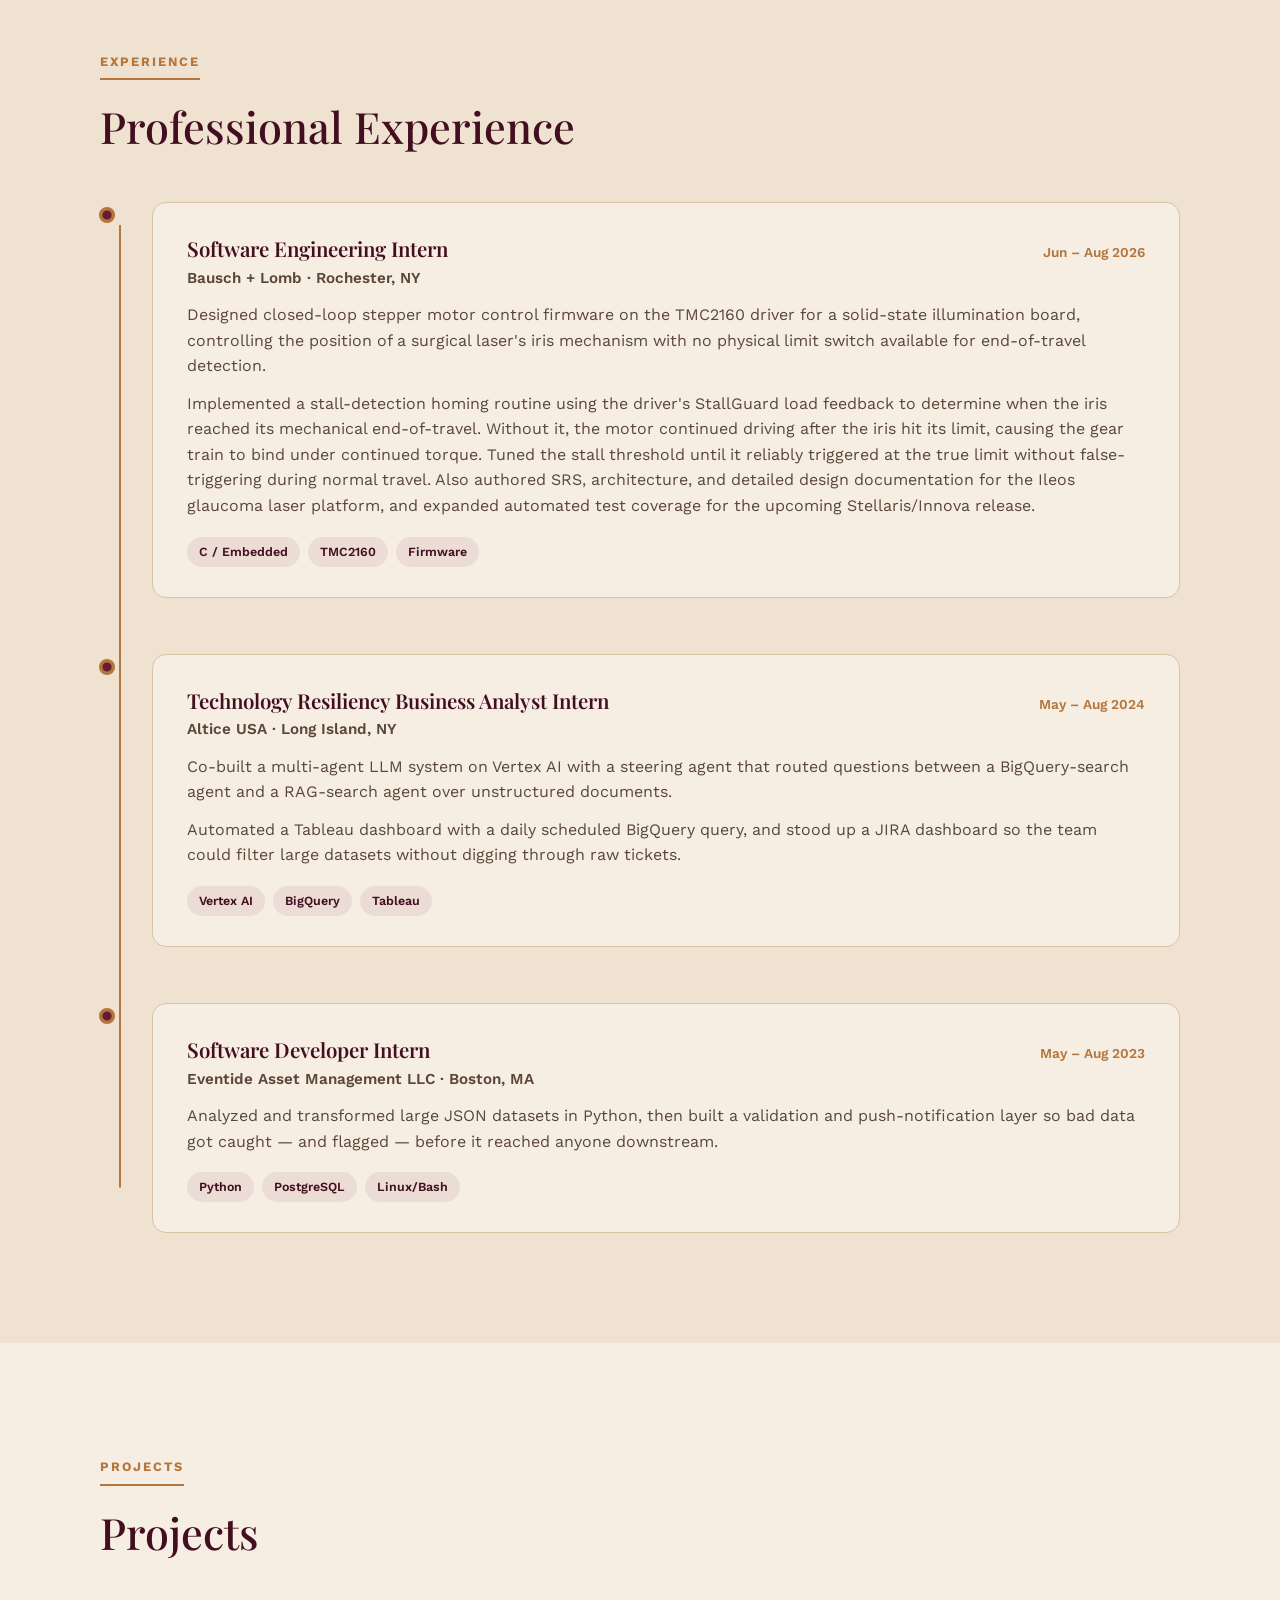
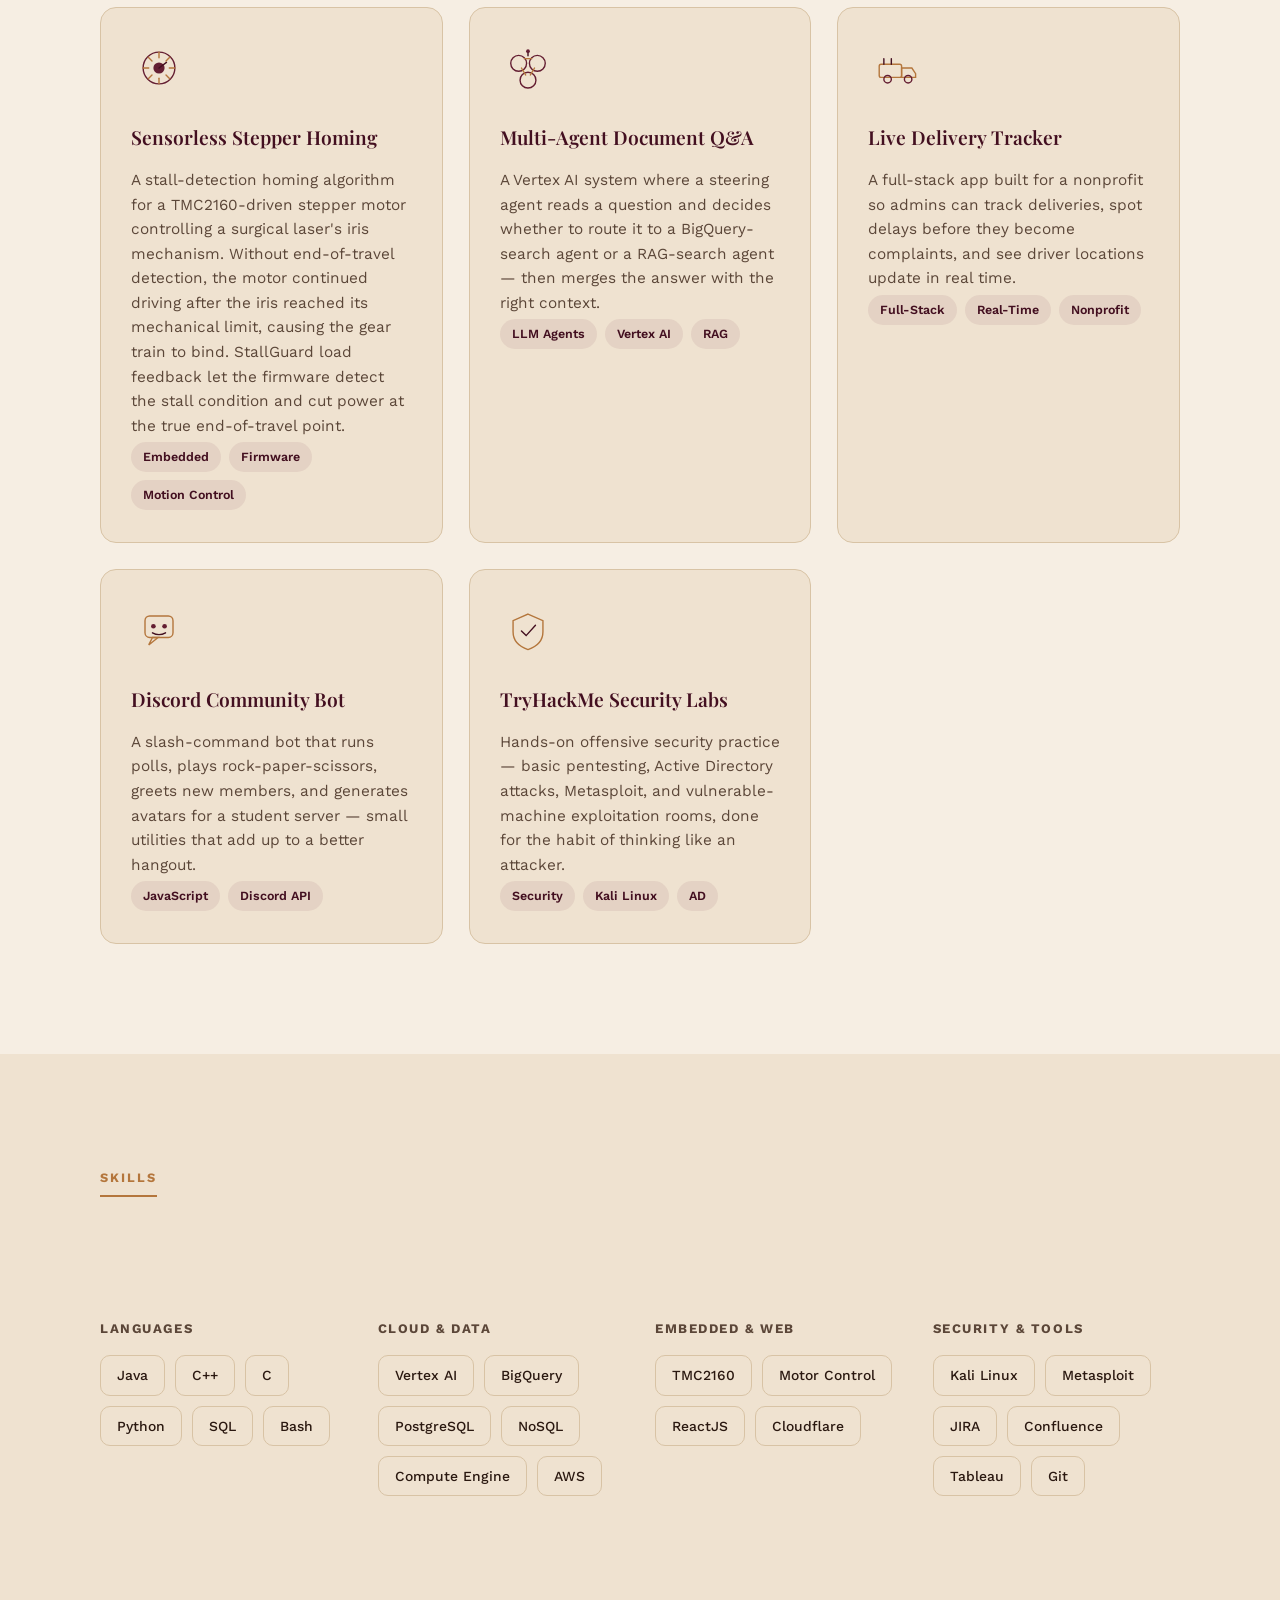
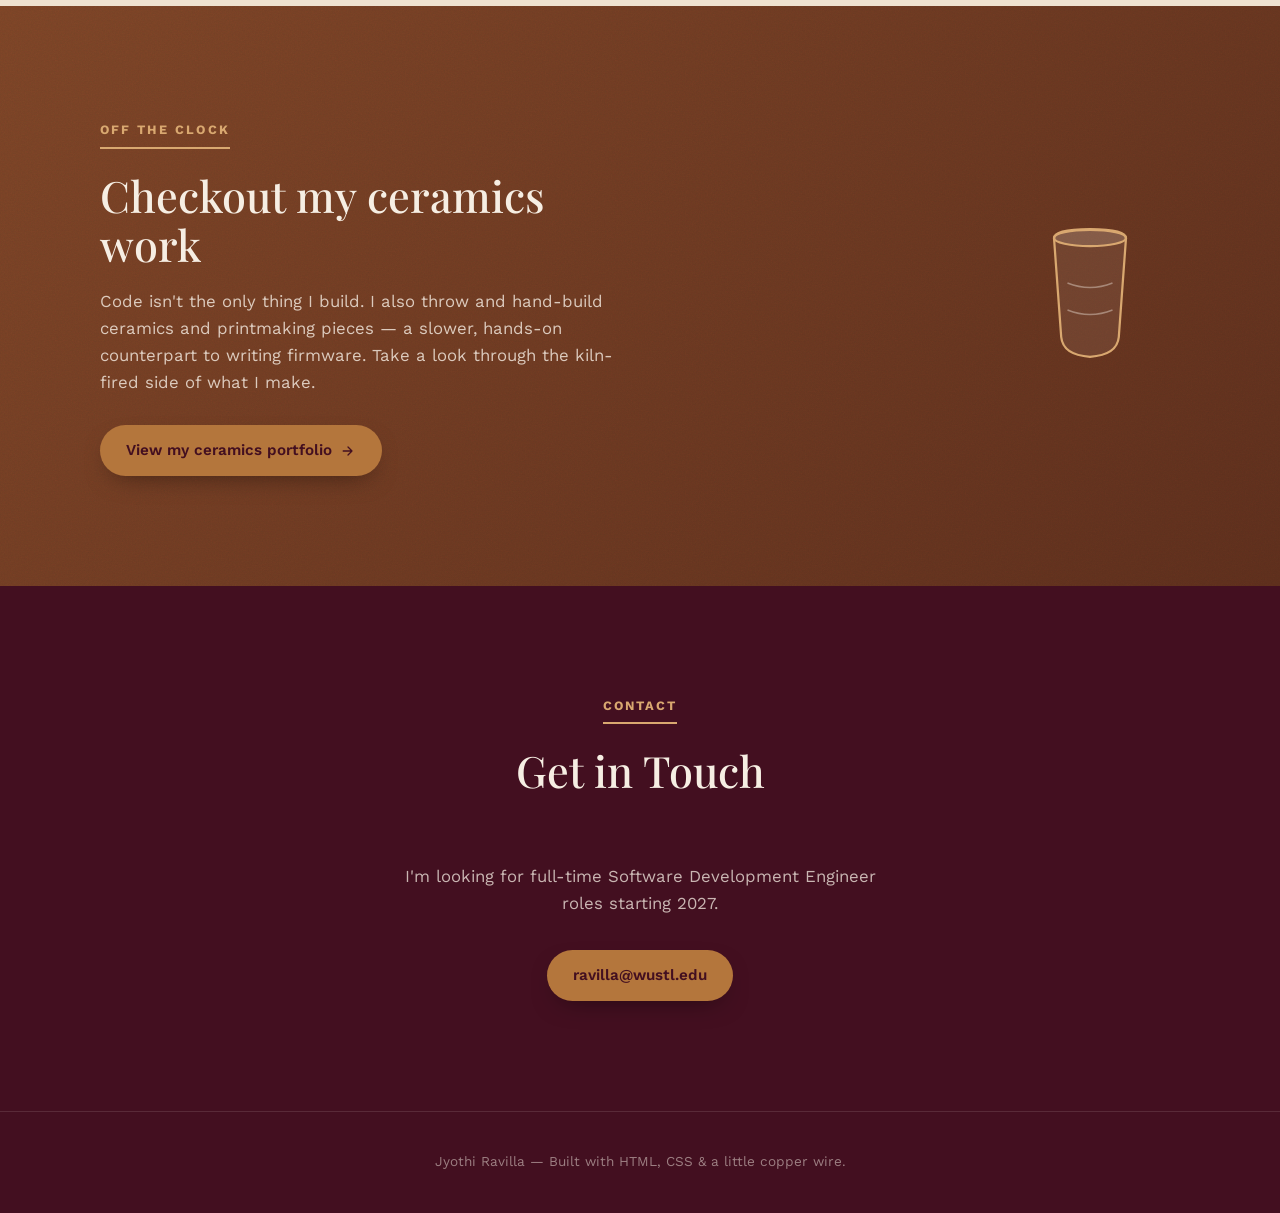
==== commit 89c1b7f4: "Update portfolio styling" ====
--- a/portfolio/index.html
+++ b/portfolio/index.html
@@ -1,441 +1,452 @@
 <!DOCTYPE html>
 <html lang="en">
 <head>
-<meta charset="UTF-8">
-<meta name="viewport" content="width=device-width, initial-scale=1.0">
-<title>Jyothi Ravilla — Portfolio</title>
-<link rel="preconnect" href="https://fonts.googleapis.com">
-<link rel="preconnect" href="https://fonts.gstatic.com" crossorigin>
-<link href="https://fonts.googleapis.com/css2?family=Playfair+Display:ital,wght@0,400;0,600;0,700;0,900;1,500;1,600&family=Work+Sans:wght@400;500;600;700&display=swap" rel="stylesheet">
-<link rel="stylesheet" href="style.css">
+    <meta charset="UTF-8">
+    <meta name="viewport" content="width=device-width, initial-scale=1.0">
+    <title>Jyothi Ravilla — Portfolio</title>
+    <link rel="preconnect" href="https://fonts.googleapis.com">
+    <link rel="preconnect" href="https://fonts.gstatic.com" crossorigin>
+    <link href="https://fonts.googleapis.com/css2?family=Playfair+Display:ital,wght@0,400;0,600;0,700;0,900;1,500;1,600&family=Work+Sans:wght@400;500;600;700&display=swap" rel="stylesheet">
+    <link rel="stylesheet" href="style.css">
 </head>
 <body>
 
-<div class="grain"></div>
-
-<!-- NAV -->
-<nav id="nav">
-  <div class="nav-inner">
-    <a href="#top" class="nav-mark">JR</a>
-    <ul class="nav-links">
-      <li><a href="#about">About</a></li>
-      <li><a href="#experience">Experience</a></li>
-      <li><a href="#projects">Projects</a></li>
-      <li><a href="#skills">Skills</a></li>
-      <li><a href="#ceramics">Ceramics</a></li>
-      <li><a href="#contact" class="nav-cta">Contact</a></li>
-    </ul>
-    <button class="nav-toggle" id="navToggle" aria-label="Toggle menu">
-      <span></span><span></span><span></span>
-    </button>
-  </div>
-</nav>
-
-<!-- HERO -->
-<header id="top" class="hero">
-  <svg class="hero-trace" viewBox="0 0 1200 700" preserveAspectRatio="none" aria-hidden="true">
-    <path id="heroPath" d="M -50 550 L 220 550 L 220 380 L 480 380 L 480 620 L 760 620 L 760 250 L 1020 250 L 1020 470 L 1300 470" />
-    <circle class="node" cx="220" cy="380" r="5"></circle>
-    <circle class="node" cx="480" cy="620" r="5"></circle>
-    <circle class="node" cx="760" cy="250" r="5"></circle>
-    <circle class="node" cx="1020" cy="470" r="5"></circle>
-  </svg>
-
-  <div class="hero-content">
-    <p class="eyebrow reveal">Software Engineer &amp; Systems Builder</p>
-    <h1 class="hero-name reveal">Jyothi<br><em>Ravilla</em></h1>
-    <p class="hero-tagline reveal">
-      I build things that hold up under pressure — from firmware that steers
-      a surgical laser with no room for error, to multi-agent systems that
-      reason over messy real-world data.
-    </p>
-    <div class="hero-actions reveal">
-      <a href="#projects" class="btn btn-primary">See the work</a>
-      <a href="assets/Jyothi_Ravilla_Resume_Amazon_SDE.pdf" class="btn btn-ghost" download>Download résumé</a>
-    </div>
-  </div>
-
-  <div class="hero-portrait reveal">
-    <div class="portrait-frame">
-      <img src="assets/jyothi-headshot.jpg" alt="Portrait of Jyothi Ravilla">
-    </div>
-  </div>
-
-  <div class="scroll-cue" aria-hidden="true"><span></span></div>
-</header>
-
-<main>
-
-  <!-- ABOUT -->
-  <section id="about" class="section">
-    <div class="section-inner about-grid">
-      <div class="about-label reveal">
-        <span class="tag-eyebrow">About</span>
-      </div>
-      <div class="about-body reveal">
-        <p class="lede">
-          I'm a Computer Science student splitting my time between Washington
-          University in St. Louis and Arcadia University, and the common thread
-          in everything I build is <strong>precision under constraint</strong> —
-          whether that's a stepper motor with no limit switch, a laser system
-          that can't fail quietly, or a dashboard that needs to stay accurate
-          on its own, every day, without anyone watching it.
-        </p>
-        <p>
-          My work spans three layers most people keep separate: embedded
-          firmware close to the hardware, cloud &amp; database systems that move
-          data at scale, and applied AI/automated reasoning that has to make
-          judgment calls. I like living at the seams between them.
-        </p>
-        <div class="about-stats">
-          <div class="stat">
-            <span class="stat-num">3</span>
-            <span class="stat-label">Engineering internships</span>
-          </div>
-          <div class="stat">
-            <span class="stat-num">5</span>
-            <span class="stat-label">Languages spoken</span>
-          </div>
-          <div class="stat">
-            <span class="stat-num">2</span>
-            <span class="stat-label">CS degrees in progress</span>
-          </div>
+    <div class="grain"></div>
+
+    <!-- NAV -->
+    <nav id="nav">
+        <div class="nav-inner">
+            <a href="#top" class="nav-mark">JR</a>
+            <ul class="nav-links">
+                <li><a href="#about">About</a></li>
+                <li><a href="#experience">Experience</a></li>
+                <li><a href="#projects">Projects</a></li>
+                <li><a href="#skills">Skills</a></li>
+                <li><a href="#ceramics">Ceramics</a></li>
+                <li><a href="#contact" class="nav-cta">Contact</a></li>
+            </ul>
+            <button class="nav-toggle" id="navToggle" aria-label="Toggle menu">
+                <span></span><span></span><span></span>
+            </button>
         </div>
-      </div>
-    </div>
-  </section>
-
-  <!-- EXPERIENCE -->
-  <section id="experience" class="section section-alt">
-    <div class="section-inner">
-      <span class="tag-eyebrow reveal">Experience</span>
-      <h2 class="section-title reveal">Where I've soldered in the work</h2>
-
-      <div class="timeline">
-        <svg class="timeline-trace" id="timelineTrace" viewBox="0 0 40 900" preserveAspectRatio="none" aria-hidden="true">
-          <path id="timelinePath" d="M 20 20 L 20 300 L 20 300 L 20 580 L 20 580 L 20 860" />
+    </nav>
+
+    <!-- HERO -->
+    <header id="top" class="hero">
+        <svg class="hero-trace" viewBox="0 0 1200 700" preserveAspectRatio="none" aria-hidden="true">
+            <path id="heroPath" d="M -50 550 L 220 550 L 220 380 L 480 380 L 480 620 L 760 620 L 760 250 L 1020 250 L 1020 470 L 1300 470" />
+            <circle class="node" cx="220" cy="380" r="5"></circle>
+            <circle class="node" cx="480" cy="620" r="5"></circle>
+            <circle class="node" cx="760" cy="250" r="5"></circle>
+            <circle class="node" cx="1020" cy="470" r="5"></circle>
         </svg>
 
-        <article class="tl-item reveal">
-          <div class="tl-node"></div>
-          <div class="tl-card">
-            <div class="tl-head">
-              <h3>Software Engineering Intern</h3>
-              <span class="tl-date">Jun – Aug 2026</span>
-            </div>
-            <p class="tl-org">Bausch + Lomb · Rochester, NY</p>
-            <p>
-              Designed closed-loop stepper motor control firmware on the
-              TMC2160 driver for a solid-state illumination board — steering
-              the iris of a surgical laser with no physical limit switch to
-              rely on.
+        <div class="hero-content">
+            <p class="eyebrow reveal">Software Engineer &amp; Systems Builder</p>
+            <h1 class="hero-name reveal">Jyothi<br><em>Ravilla</em></h1>
+            <p class="hero-tagline reveal">
+                I build things that hold up under pressure — from firmware that steers
+                a surgical laser with no room for error, to multi-agent systems that
+                reason over messy real-world data.
             </p>
-            <p>
-              Built a stall-detection homing algorithm from the driver's
-              StallGuard feedback so the firmware would know when the iris
-              hit fully open. Without it, the motor kept driving past that
-              point and the iris gear ground against itself — a repeated
-              jitter and clicking noise, though the laser itself never
-              failed. Debugged the stall signal until it triggered reliably
-              and the motor cut power right at end-of-travel. Also wrote
-              SRS/architecture docs for the Ileos glaucoma laser and
-              expanded test coverage for the upcoming Stellaris/Innova platform.
-            </p>
-            <div class="tl-tags">
-              <span>C / Embedded</span><span>TMC2160</span><span>Firmware</span>
-            </div>
-          </div>
-        </article>
-
-        <article class="tl-item reveal">
-          <div class="tl-node"></div>
-          <div class="tl-card">
-            <div class="tl-head">
-              <h3>Technology Resiliency Business Analyst Intern</h3>
-              <span class="tl-date">May – Aug 2024</span>
-            </div>
-            <p class="tl-org">Altice USA · Long Island, NY</p>
-            <p>
-              Co-built a multi-agent LLM system on Vertex AI with a steering
-              agent that routed questions between a BigQuery-search agent and
-              a RAG-search agent over unstructured documents.
-            </p>
-            <p>
-              Automated a Tableau dashboard with a daily scheduled BigQuery
-              query, and stood up a JIRA dashboard so the team could filter
-              large datasets without digging through raw tickets.
-            </p>
-            <div class="tl-tags">
-              <span>Vertex AI</span><span>BigQuery</span><span>Tableau</span>
-            </div>
-          </div>
-        </article>
-
-        <article class="tl-item reveal">
-          <div class="tl-node"></div>
-          <div class="tl-card">
-            <div class="tl-head">
-              <h3>Software Developer Intern</h3>
-              <span class="tl-date">May – Aug 2023</span>
-            </div>
-            <p class="tl-org">Eventide Asset Management LLC · Boston, MA</p>
-            <p>
-              Analyzed and transformed large JSON datasets in Python, then
-              built a validation and push-notification layer so bad data got
-              caught — and flagged — before it reached anyone downstream.
-            </p>
-            <div class="tl-tags">
-              <span>Python</span><span>PostgreSQL</span><span>Linux/Bash</span>
-            </div>
-          </div>
-        </article>
-      </div>
-    </div>
-  </section>
-
-  <!-- PROJECTS -->
-  <section id="projects" class="section">
-    <div class="section-inner">
-      <span class="tag-eyebrow reveal">Projects</span>
-      <h2 class="section-title reveal">Things I built because I wanted them to exist</h2>
-
-      <div class="project-grid">
-
-        <article class="project-card reveal">
-          <div class="project-visual">
-            <svg viewBox="0 0 120 120" class="proj-icon" aria-hidden="true">
-              <circle cx="60" cy="60" r="34" class="icon-ring"/>
-              <g class="icon-stroke">
-                <line x1="60" y1="26" x2="60" y2="38"/>
-                <line x1="60" y1="82" x2="60" y2="94"/>
-                <line x1="26" y1="60" x2="38" y2="60"/>
-                <line x1="82" y1="60" x2="94" y2="60"/>
-                <line x1="37" y1="37" x2="45" y2="45"/>
-                <line x1="75" y1="75" x2="83" y2="83"/>
-                <line x1="83" y1="37" x2="75" y2="45"/>
-                <line x1="45" y1="75" x2="37" y2="83"/>
-              </g>
-              <circle cx="60" cy="60" r="12" class="icon-hub"/>
-              <line x1="60" y1="60" x2="76" y2="48" class="icon-needle"/>
-            </svg>
-          </div>
-          <div class="project-body">
-            <h3>Sensorless Stepper Homing</h3>
-            <p class="project-blurb">
-              A stall-detection algorithm for a TMC2160-driven stepper motor
-              that opens a surgical laser's iris and needs to know when to
-              stop. Without it, the motor kept driving past fully-open and
-              the iris gear ground against itself — a jittering, clicking
-              noise on every cycle. StallGuard feedback fixed it by cutting
-              power the instant the motor actually stalled.
-            </p>
-            <div class="project-reveal">
-              <p><strong>Stack:</strong> Embedded C, TMC2160 (StallGuard), SPI</p>
-              <p><strong>Challenge:</strong> tuning sensitivity so the driver
-              caught a real mechanical stall without false-triggering mid-travel.</p>
-            </div>
-            <div class="tl-tags"><span>Embedded</span><span>Firmware</span><span>Motion Control</span></div>
-          </div>
-        </article>
-
-        <article class="project-card reveal">
-          <div class="project-visual">
-            <svg viewBox="0 0 120 120" class="proj-icon" aria-hidden="true">
-              <circle cx="40" cy="50" r="17" class="icon-ring"/>
-              <circle cx="80" cy="50" r="17" class="icon-ring"/>
-              <circle cx="60" cy="86" r="17" class="icon-ring"/>
-              <line x1="52" y1="40" x2="68" y2="40" class="icon-stroke"/>
-              <line x1="46" y1="60" x2="55" y2="75" class="icon-stroke"/>
-              <line x1="74" y1="60" x2="65" y2="75" class="icon-stroke"/>
-              <circle cx="60" cy="24" r="4" class="icon-hub"/>
-              <line x1="60" y1="28" x2="60" y2="34" class="icon-needle"/>
-            </svg>
-          </div>
-          <div class="project-body">
-            <h3>Multi-Agent Document Q&amp;A</h3>
-            <p class="project-blurb">
-              A Vertex AI system where a steering agent reads a question and
-              decides whether to route it to a BigQuery-search agent or a
-              RAG-search agent — then merges the answer with the right context.
-            </p>
-            <div class="project-reveal">
-              <p><strong>Stack:</strong> Vertex AI, BigQuery, RAG pipelines</p>
-              <p><strong>Challenge:</strong> keeping routing accurate across
-              unstructured Word documents with inconsistent formatting.</p>
-            </div>
-            <div class="tl-tags"><span>LLM Agents</span><span>Vertex AI</span><span>RAG</span></div>
-          </div>
-        </article>
-
-        <article class="project-card reveal">
-          <div class="project-visual">
-            <svg viewBox="0 0 120 120" class="proj-icon" aria-hidden="true">
-              <rect x="24" y="52" width="48" height="28" rx="4" class="icon-stroke"/>
-              <path d="M72 60 H94 L102 72 V80 H72 Z" class="icon-stroke"/>
-              <circle cx="42" cy="84" r="8" class="icon-ring"/>
-              <circle cx="86" cy="84" r="8" class="icon-ring"/>
-              <line x1="34" y1="52" x2="34" y2="40" class="icon-needle"/>
-              <line x1="50" y1="52" x2="50" y2="40" class="icon-needle"/>
-            </svg>
-          </div>
-          <div class="project-body">
-            <h3>Live Delivery Tracker</h3>
-            <p class="project-blurb">
-              A full-stack app built for a nonprofit so admins can track
-              deliveries, spot delays before they become complaints, and see
-              driver locations update in real time.
-            </p>
-            <div class="project-reveal">
-              <p><strong>Focus:</strong> real-time location updates, delay
-              detection, accountability reporting.</p>
-            </div>
-            <div class="tl-tags"><span>Full-Stack</span><span>Real-Time</span><span>Nonprofit</span></div>
-          </div>
-        </article>
-
-        <article class="project-card reveal">
-          <div class="project-visual">
-            <svg viewBox="0 0 120 120" class="proj-icon" aria-hidden="true">
-              <rect x="30" y="30" width="60" height="46" rx="10" class="icon-stroke"/>
-              <path d="M46 76 L38 92 L58 76 Z" class="icon-stroke"/>
-              <circle cx="48" cy="52" r="5" class="icon-hub"/>
-              <circle cx="72" cy="52" r="5" class="icon-hub"/>
-              <path d="M46 66 Q60 74 74 66" class="icon-needle"/>
-            </svg>
-          </div>
-          <div class="project-body">
-            <h3>Discord Community Bot</h3>
-            <p class="project-blurb">
-              A slash-command bot that runs polls, plays rock-paper-scissors,
-              greets new members, and generates avatars for a student server —
-              small utilities that add up to a better hangout.
-            </p>
-            <div class="project-reveal">
-              <p><strong>Stack:</strong> Discord.js, slash commands, image
-              generation</p>
-            </div>
-            <div class="tl-tags"><span>JavaScript</span><span>Discord API</span></div>
-          </div>
-        </article>
-
-        <article class="project-card reveal">
-          <div class="project-visual">
-            <svg viewBox="0 0 120 120" class="proj-icon" aria-hidden="true">
-              <path d="M60 26 L92 40 V64 C92 84 78 96 60 102 C42 96 28 84 28 64 V40 Z" class="icon-stroke"/>
-              <path d="M46 62 L56 72 L76 50" class="icon-needle"/>
-            </svg>
-          </div>
-          <div class="project-body">
-            <h3>TryHackMe Security Labs</h3>
-            <p class="project-blurb">
-              Hands-on offensive security practice — basic pentesting, Active
-              Directory attacks, Metasploit, and vulnerable-machine exploitation
-              rooms, done for the habit of thinking like an attacker.
-            </p>
-            <div class="project-reveal">
-              <p><strong>Covers:</strong> Active Directory, Metasploit,
-              network sniffing/spoofing, phishing simulation.</p>
-            </div>
-            <div class="tl-tags"><span>Security</span><span>Kali Linux</span><span>AD</span></div>
-          </div>
-        </article>
-
-      </div>
-    </div>
-  </section>
-
-  <!-- SKILLS -->
-  <section id="skills" class="section section-alt">
-    <div class="section-inner">
-      <span class="tag-eyebrow reveal">Skills</span>
-      <h2 class="section-title reveal">The toolbox</h2>
-
-      <div class="skills-grid">
-        <div class="skill-group reveal">
-          <h4>Languages</h4>
-          <div class="chip-row">
-            <span class="chip">Java</span><span class="chip">C++</span><span class="chip">C</span>
-            <span class="chip">Python</span><span class="chip">SQL</span><span class="chip">Bash</span>
-          </div>
+            <div class="hero-actions reveal">
+                <a href="#projects" class="btn btn-primary">See the work</a>
+                <a href="assets/Jyothi_Ravilla_Resume_Amazon_SDE.pdf" class="btn btn-ghost" download>Download résumé</a>
+            </div>
         </div>
-        <div class="skill-group reveal">
-          <h4>Cloud &amp; Data</h4>
-          <div class="chip-row">
-            <span class="chip">Vertex AI</span><span class="chip">BigQuery</span>
-            <span class="chip">PostgreSQL</span><span class="chip">NoSQL</span>
-            <span class="chip">Compute Engine</span><span class="chip">AWS</span>
-          </div>
+
+        <div class="hero-portrait reveal">
+            <div class="portrait-frame">
+                <img src="assets/jyothi-headshot.jpg" alt="Portrait of Jyothi Ravilla">
+            </div>
         </div>
-        <div class="skill-group reveal">
-          <h4>Embedded &amp; Web</h4>
-          <div class="chip-row">
-            <span class="chip">TMC2160</span><span class="chip">Motor Control</span>
-            <span class="chip">ReactJS</span><span class="chip">Cloudflare</span>
-          </div>
-        </div>
-        <div class="skill-group reveal">
-          <h4>Security &amp; Tools</h4>
-          <div class="chip-row">
-            <span class="chip">Kali Linux</span><span class="chip">Metasploit</span>
-            <span class="chip">JIRA</span><span class="chip">Confluence</span>
-            <span class="chip">Tableau</span><span class="chip">Git</span>
-          </div>
-        </div>
-      </div>
-    </div>
-  </section>
-
-  <!-- CERAMICS -->
-  <section id="ceramics" class="section ceramics-section">
-    <div class="ceramics-texture" aria-hidden="true"></div>
-    <div class="section-inner ceramics-inner">
-      <div class="ceramics-copy reveal">
-        <span class="tag-eyebrow">Off the clock</span>
-        <h2 class="section-title">Checkout my ceramics work</h2>
-        <p>
-          Code isn't the only thing I build. I also throw and hand-build
-          ceramics and printmaking pieces — a slower, hands-on counterpart
-          to writing firmware. Take a look through the kiln-fired side of
-          what I make.
-        </p>
-        <a href="ceramics/index.html" class="btn btn-primary ceramics-btn" target="_blank" rel="noopener">
-          View my ceramics portfolio
-          <svg viewBox="0 0 20 20" class="btn-arrow" aria-hidden="true"><path d="M4 10h11M10 5l5 5-5 5" stroke="currentColor" stroke-width="1.6" fill="none" stroke-linecap="round" stroke-linejoin="round"/></svg>
-        </a>
-      </div>
-      <div class="ceramics-visual reveal" aria-hidden="true">
-        <svg viewBox="0 0 200 200" class="ceramics-icon">
-          <path d="M60 40 Q60 30 100 30 Q140 30 140 40 L132 150 Q130 170 100 172 Q70 170 68 150 Z" class="pot-body"/>
-          <ellipse cx="100" cy="40" rx="40" ry="9" class="pot-rim"/>
-          <path d="M75 90 Q100 100 125 90" class="pot-band"/>
-          <path d="M75 120 Q100 130 125 120" class="pot-band"/>
-        </svg>
-      </div>
-    </div>
-  </section>
-
-  <!-- CONTACT -->
-  <section id="contact" class="section contact-section">
-    <div class="section-inner contact-inner">
-      <span class="tag-eyebrow reveal">Contact</span>
-      <h2 class="section-title reveal">Let's build something that has to work.</h2>
-      <p class="contact-lede reveal">
-        I'm looking for full-time Software Development Engineer roles starting
-        2027. Reach out — I reply fast.
-      </p>
-      <div class="contact-row reveal">
-        <a href="mailto:ravilla@wustl.edu" class="btn btn-primary">ravilla@wustl.edu</a>
-        <a href="tel:+12675360317" class="btn btn-ghost">+1 (267) 536-0317</a>
-      </div>
-    </div>
-  </section>
-
-</main>
-
-<footer class="site-footer">
-  <p>Jyothi Ravilla — Built with HTML, CSS &amp; a little copper wire.</p>
-</footer>
-
-<script src="script.js"></script>
+
+        <div class="scroll-cue" aria-hidden="true"><span></span></div>
+    </header>
+
+    <main>
+
+        <!-- ABOUT -->
+        <section id="about" class="section">
+            <div class="section-inner about-grid">
+                <div class="about-label reveal">
+                    <span class="tag-eyebrow">About</span>
+                </div>
+                <div class="about-body reveal">
+                    <p class="lede">
+                        I'm a Computer Science student splitting my time between Washington
+                        University in St. Louis and Arcadia University, and the common thread
+                        in everything I build is <strong>precision under constraint</strong> —
+                        whether that's a stepper motor with no limit switch, a laser system
+                        that can't fail quietly, or a dashboard that needs to stay accurate
+                        on its own, every day, without anyone watching it.
+                    </p>
+                    <p>
+                        My work spans three layers most people keep separate: embedded
+                        firmware close to the hardware, cloud &amp; database systems that move
+                        data at scale, and applied AI/automated reasoning that has to make
+                        judgment calls. I like living at the seams between them.
+                    </p>
+                    <div class="about-stats">
+                        <div class="stat">
+                            <span class="stat-num">3</span>
+                            <span class="stat-label">Engineering internships</span>
+                        </div>
+                        <div class="stat">
+                            <span class="stat-num">5</span>
+                            <span class="stat-label">Languages spoken</span>
+                        </div>
+                        <div class="stat">
+                            <span class="stat-num">2</span>
+                            <span class="stat-label">CS degrees in progress</span>
+                        </div>
+                    </div>
+                </div>
+            </div>
+        </section>
+
+        <!-- EXPERIENCE -->
+        <section id="experience" class="section section-alt">
+            <div class="section-inner">
+                <span class="tag-eyebrow reveal">Experience</span>
+                <h2 class="section-title reveal">Professional Experience</h2>
+
+                <div class="timeline">
+                    <svg class="timeline-trace" id="timelineTrace" viewBox="0 0 40 900" preserveAspectRatio="none" aria-hidden="true">
+                        <path id="timelinePath" d="M 20 20 L 20 300 L 20 300 L 20 580 L 20 580 L 20 860" />
+                    </svg>
+
+                    <article class="tl-item reveal">
+                        <div class="tl-node"></div>
+                        <div class="tl-card">
+                            <div class="tl-head">
+                                <h3>Software Engineering Intern</h3>
+                                <span class="tl-date">Jun – Aug 2026</span>
+                            </div>
+                            <p class="tl-org">Bausch + Lomb · Rochester, NY</p>
+                            <p>
+                                Designed closed-loop stepper motor control firmware on the
+                                TMC2160 driver for a solid-state illumination board, controlling
+                                the position of a surgical laser's iris mechanism with no
+                                physical limit switch available for end-of-travel detection.
+                            </p>
+                            <p>
+                                Implemented a stall-detection homing routine using the
+                                driver's StallGuard load feedback to determine when the iris
+                                reached its mechanical end-of-travel. Without it, the motor
+                                continued driving after the iris hit its limit, causing the
+                                gear train to bind under continued torque. Tuned the stall
+                                threshold until it reliably triggered at the true limit without
+                                false-triggering during normal travel. Also authored SRS,
+                                architecture, and detailed design documentation for the Ileos
+                                glaucoma laser platform, and expanded automated test coverage
+                                for the upcoming Stellaris/Innova release.
+                            </p>
+                            <div class="tl-tags">
+                                <span>C / Embedded</span><span>TMC2160</span><span>Firmware</span>
+                            </div>
+                        </div>
+                    </article>
+
+                    <article class="tl-item reveal">
+                        <div class="tl-node"></div>
+                        <div class="tl-card">
+                            <div class="tl-head">
+                                <h3>Technology Resiliency Business Analyst Intern</h3>
+                                <span class="tl-date">May – Aug 2024</span>
+                            </div>
+                            <p class="tl-org">Altice USA · Long Island, NY</p>
+                            <p>
+                                Co-built a multi-agent LLM system on Vertex AI with a steering
+                                agent that routed questions between a BigQuery-search agent and
+                                a RAG-search agent over unstructured documents.
+                            </p>
+                            <p>
+                                Automated a Tableau dashboard with a daily scheduled BigQuery
+                                query, and stood up a JIRA dashboard so the team could filter
+                                large datasets without digging through raw tickets.
+                            </p>
+                            <div class="tl-tags">
+                                <span>Vertex AI</span><span>BigQuery</span><span>Tableau</span>
+                            </div>
+                        </div>
+                    </article>
+
+                    <article class="tl-item reveal">
+                        <div class="tl-node"></div>
+                        <div class="tl-card">
+                            <div class="tl-head">
+                                <h3>Software Developer Intern</h3>
+                                <span class="tl-date">May – Aug 2023</span>
+                            </div>
+                            <p class="tl-org">Eventide Asset Management LLC · Boston, MA</p>
+                            <p>
+                                Analyzed and transformed large JSON datasets in Python, then
+                                built a validation and push-notification layer so bad data got
+                                caught — and flagged — before it reached anyone downstream.
+                            </p>
+                            <div class="tl-tags">
+                                <span>Python</span><span>PostgreSQL</span><span>Linux/Bash</span>
+                            </div>
+                        </div>
+                    </article>
+                </div>
+            </div>
+        </section>
+
+        <!-- PROJECTS -->
+        <section id="projects" class="section">
+            <div class="section-inner">
+                <span class="tag-eyebrow reveal">Projects</span>
+                <h2 class="section-title reveal">Projects</h2>
+
+                <div class="project-grid">
+
+                    <article class="project-card reveal">
+                        <div class="project-visual">
+                            <svg viewBox="0 0 120 120" class="proj-icon" aria-hidden="true">
+                                <circle cx="60" cy="60" r="34" class="icon-ring" />
+                                <g class="icon-stroke">
+                                    <line x1="60" y1="26" x2="60" y2="38" />
+                                    <line x1="60" y1="82" x2="60" y2="94" />
+                                    <line x1="26" y1="60" x2="38" y2="60" />
+                                    <line x1="82" y1="60" x2="94" y2="60" />
+                                    <line x1="37" y1="37" x2="45" y2="45" />
+                                    <line x1="75" y1="75" x2="83" y2="83" />
+                                    <line x1="83" y1="37" x2="75" y2="45" />
+                                    <line x1="45" y1="75" x2="37" y2="83" />
+                                </g>
+                                <circle cx="60" cy="60" r="12" class="icon-hub" />
+                                <line x1="60" y1="60" x2="76" y2="48" class="icon-needle" />
+                            </svg>
+                        </div>
+                        <div class="project-body">
+                            <h3>Sensorless Stepper Homing</h3>
+                            <p class="project-blurb">
+                                A stall-detection homing algorithm for a TMC2160-driven stepper
+                                motor controlling a surgical laser's iris mechanism. Without
+                                end-of-travel detection, the motor continued driving after the
+                                iris reached its mechanical limit, causing the gear train to
+                                bind. StallGuard load feedback let the firmware detect the
+                                stall condition and cut power at the true end-of-travel point.
+                            </p>
+                            <div class="project-reveal">
+                                <p><strong>Stack:</strong> Embedded C, TMC2160 (StallGuard), SPI</p>
+                                <p>
+                                    <strong>Challenge:</strong> tuning stall sensitivity so it
+                                    reliably caught the true mechanical limit without false-triggering
+                                    during normal travel.
+                                </p>
+                            </div>
+                            <div class="tl-tags"><span>Embedded</span><span>Firmware</span><span>Motion Control</span></div>
+                        </div>
+                    </article>
+
+                    <article class="project-card reveal">
+                        <div class="project-visual">
+                            <svg viewBox="0 0 120 120" class="proj-icon" aria-hidden="true">
+                                <circle cx="40" cy="50" r="17" class="icon-ring" />
+                                <circle cx="80" cy="50" r="17" class="icon-ring" />
+                                <circle cx="60" cy="86" r="17" class="icon-ring" />
+                                <line x1="52" y1="40" x2="68" y2="40" class="icon-stroke" />
+                                <line x1="46" y1="60" x2="55" y2="75" class="icon-stroke" />
+                                <line x1="74" y1="60" x2="65" y2="75" class="icon-stroke" />
+                                <circle cx="60" cy="24" r="4" class="icon-hub" />
+                                <line x1="60" y1="28" x2="60" y2="34" class="icon-needle" />
+                            </svg>
+                        </div>
+                        <div class="project-body">
+                            <h3>Multi-Agent Document Q&amp;A</h3>
+                            <p class="project-blurb">
+                                A Vertex AI system where a steering agent reads a question and
+                                decides whether to route it to a BigQuery-search agent or a
+                                RAG-search agent — then merges the answer with the right context.
+                            </p>
+                            <div class="project-reveal">
+                                <p><strong>Stack:</strong> Vertex AI, BigQuery, RAG pipelines</p>
+                                <p>
+                                    <strong>Challenge:</strong> keeping routing accurate across
+                                    unstructured Word documents with inconsistent formatting.
+                                </p>
+                            </div>
+                            <div class="tl-tags"><span>LLM Agents</span><span>Vertex AI</span><span>RAG</span></div>
+                        </div>
+                    </article>
+
+                    <article class="project-card reveal">
+                        <div class="project-visual">
+                            <svg viewBox="0 0 120 120" class="proj-icon" aria-hidden="true">
+                                <rect x="24" y="52" width="48" height="28" rx="4" class="icon-stroke" />
+                                <path d="M72 60 H94 L102 72 V80 H72 Z" class="icon-stroke" />
+                                <circle cx="42" cy="84" r="8" class="icon-ring" />
+                                <circle cx="86" cy="84" r="8" class="icon-ring" />
+                                <line x1="34" y1="52" x2="34" y2="40" class="icon-needle" />
+                                <line x1="50" y1="52" x2="50" y2="40" class="icon-needle" />
+                            </svg>
+                        </div>
+                        <div class="project-body">
+                            <h3>Live Delivery Tracker</h3>
+                            <p class="project-blurb">
+                                A full-stack app built for a nonprofit so admins can track
+                                deliveries, spot delays before they become complaints, and see
+                                driver locations update in real time.
+                            </p>
+                            <div class="project-reveal">
+                                <p>
+                                    <strong>Focus:</strong> real-time location updates, delay
+                                    detection, accountability reporting.
+                                </p>
+                            </div>
+                            <div class="tl-tags"><span>Full-Stack</span><span>Real-Time</span><span>Nonprofit</span></div>
+                        </div>
+                    </article>
+
+                    <article class="project-card reveal">
+                        <div class="project-visual">
+                            <svg viewBox="0 0 120 120" class="proj-icon" aria-hidden="true">
+                                <rect x="30" y="30" width="60" height="46" rx="10" class="icon-stroke" />
+                                <path d="M46 76 L38 92 L58 76 Z" class="icon-stroke" />
+                                <circle cx="48" cy="52" r="5" class="icon-hub" />
+                                <circle cx="72" cy="52" r="5" class="icon-hub" />
+                                <path d="M46 66 Q60 74 74 66" class="icon-needle" />
+                            </svg>
+                        </div>
+                        <div class="project-body">
+                            <h3>Discord Community Bot</h3>
+                            <p class="project-blurb">
+                                A slash-command bot that runs polls, plays rock-paper-scissors,
+                                greets new members, and generates avatars for a student server —
+                                small utilities that add up to a better hangout.
+                            </p>
+                            <div class="project-reveal">
+                                <p>
+                                    <strong>Stack:</strong> Discord.js, slash commands, image
+                                    generation
+                                </p>
+                            </div>
+                            <div class="tl-tags"><span>JavaScript</span><span>Discord API</span></div>
+                        </div>
+                    </article>
+
+                    <article class="project-card reveal">
+                        <div class="project-visual">
+                            <svg viewBox="0 0 120 120" class="proj-icon" aria-hidden="true">
+                                <path d="M60 26 L92 40 V64 C92 84 78 96 60 102 C42 96 28 84 28 64 V40 Z" class="icon-stroke" />
+                                <path d="M46 62 L56 72 L76 50" class="icon-needle" />
+                            </svg>
+                        </div>
+                        <div class="project-body">
+                            <h3>TryHackMe Security Labs</h3>
+                            <p class="project-blurb">
+                                Hands-on offensive security practice — basic pentesting, Active
+                                Directory attacks, Metasploit, and vulnerable-machine exploitation
+                                rooms, done for the habit of thinking like an attacker.
+                            </p>
+                            <div class="project-reveal">
+                                <p>
+                                    <strong>Covers:</strong> Active Directory, Metasploit,
+                                    network sniffing/spoofing, phishing simulation.
+                                </p>
+                            </div>
+                            <div class="tl-tags"><span>Security</span><span>Kali Linux</span><span>AD</span></div>
+                        </div>
+                    </article>
+
+                </div>
+            </div>
+        </section>
+
+        <!-- SKILLS -->
+        <section id="skills" class="section section-alt">
+            <div class="section-inner">
+                <span class="tag-eyebrow reveal">Skills</span>
+                <h2 class="section-title reveal">Technical Skills</h2>
+
+                <div class="skills-grid">
+                    <div class="skill-group reveal">
+                        <h4>Languages</h4>
+                        <div class="chip-row">
+                            <span class="chip">Java</span><span class="chip">C++</span><span class="chip">C</span>
+                            <span class="chip">Python</span><span class="chip">SQL</span><span class="chip">Bash</span>
+                        </div>
+                    </div>
+                    <div class="skill-group reveal">
+                        <h4>Cloud &amp; Data</h4>
+                        <div class="chip-row">
+                            <span class="chip">Vertex AI</span><span class="chip">BigQuery</span>
+                            <span class="chip">PostgreSQL</span><span class="chip">NoSQL</span>
+                            <span class="chip">Compute Engine</span><span class="chip">AWS</span>
+                        </div>
+                    </div>
+                    <div class="skill-group reveal">
+                        <h4>Embedded &amp; Web</h4>
+                        <div class="chip-row">
+                            <span class="chip">TMC2160</span><span class="chip">Motor Control</span>
+                            <span class="chip">ReactJS</span><span class="chip">Cloudflare</span>
+                        </div>
+                    </div>
+                    <div class="skill-group reveal">
+                        <h4>Security &amp; Tools</h4>
+                        <div class="chip-row">
+                            <span class="chip">Kali Linux</span><span class="chip">Metasploit</span>
+                            <span class="chip">JIRA</span><span class="chip">Confluence</span>
+                            <span class="chip">Tableau</span><span class="chip">Git</span>
+                        </div>
+                    </div>
+                </div>
+            </div>
+        </section>
+
+        <!-- CERAMICS -->
+        <section id="ceramics" class="section ceramics-section">
+            <div class="ceramics-texture" aria-hidden="true"></div>
+            <div class="section-inner ceramics-inner">
+                <div class="ceramics-copy reveal">
+                    <span class="tag-eyebrow">Off the clock</span>
+                    <h2 class="section-title">Checkout my ceramics work</h2>
+                    <p>
+                        Code isn't the only thing I build. I also throw and hand-build
+                        ceramics and printmaking pieces — a slower, hands-on counterpart
+                        to writing firmware. Take a look through the kiln-fired side of
+                        what I make.
+                    </p>
+                    <a href="ceramics/index.html" class="btn btn-primary ceramics-btn" target="_blank" rel="noopener">
+                        View my ceramics portfolio
+                        <svg viewBox="0 0 20 20" class="btn-arrow" aria-hidden="true"><path d="M4 10h11M10 5l5 5-5 5" stroke="currentColor" stroke-width="1.6" fill="none" stroke-linecap="round" stroke-linejoin="round" /></svg>
+                    </a>
+                </div>
+                <div class="ceramics-visual reveal" aria-hidden="true">
+                    <svg viewBox="0 0 200 200" class="ceramics-icon">
+                        <path d="M60 40 Q60 30 100 30 Q140 30 140 40 L132 150 Q130 170 100 172 Q70 170 68 150 Z" class="pot-body" />
+                        <ellipse cx="100" cy="40" rx="40" ry="9" class="pot-rim" />
+                        <path d="M75 90 Q100 100 125 90" class="pot-band" />
+                        <path d="M75 120 Q100 130 125 120" class="pot-band" />
+                    </svg>
+                </div>
+            </div>
+        </section>
+
+        <!-- CONTACT -->
+        <section id="contact" class="section contact-section">
+            <div class="section-inner contact-inner">
+                <span class="tag-eyebrow reveal">Contact</span>
+                <h2 class="section-title reveal">Get in Touch</h2>
+                <p class="contact-lede reveal">
+                    I'm looking for full-time Software Development Engineer roles
+                    starting 2027.
+                </p>
+                <div class="contact-row reveal">
+                    <a href="mailto:ravilla@wustl.edu" class="btn btn-primary">ravilla@wustl.edu</a>
+                </div>
+            </div>
+        </section>
+
+    </main>
+
+    <footer class="site-footer">
+        <p>Jyothi Ravilla — Built with HTML, CSS &amp; a little copper wire.</p>
+    </footer>
+
+    <script src="script.js"></script>
 </body>
 </html>
--- a/portfolio/style.css
+++ b/portfolio/style.css
@@ -1,507 +1,1212 @@
 /* ============================================
    TOKENS
    ============================================ */
-:root{
-  --paper: #F6EEE3;
-  --paper-alt: #EFE2D0;
-  --ink: #2A1810;
-  --ink-soft: #5B4638;
-  --wine: #641E32;
-  --wine-deep: #430F20;
-  --copper: #B4763C;
-  --copper-light: #D9A870;
-  --tan-line: #D8C3A5;
-
-  --font-display: "Playfair Display", "Georgia", serif;
-  --font-body: "Work Sans", sans-serif;
-
-  --ease: cubic-bezier(.22,.9,.32,1);
-}
-
-*{ box-sizing: border-box; }
-
-html{ scroll-behavior: smooth; }
-
-body{
-  margin: 0;
-  background: var(--paper);
-  color: var(--ink);
-  font-family: var(--font-body);
-  font-size: 16px;
-  line-height: 1.6;
-  overflow-x: hidden;
-}
-
-@media (prefers-reduced-motion: reduce){
-  html{ scroll-behavior: auto; }
-  *{ animation-duration: 0.01ms !important; animation-iteration-count: 1 !important; transition-duration: 0.01ms !important; }
+:root {
+    --paper: #F6EEE3;
+    --paper-alt: #EFE2D0;
+    --ink: #2A1810;
+    --ink-soft: #5B4638;
+    --wine: #641E32;
+    --wine-deep: #430F20;
+    --copper: #B4763C;
+    --copper-light: #D9A870;
+    --tan-line: #D8C3A5;
+    --font-display: "Playfair Display", "Georgia", serif;
+    --font-body: "Work Sans", sans-serif;
+    --ease: cubic-bezier(.22,.9,.32,1);
+}
+
+* {
+    box-sizing: border-box;
+}
+
+html {
+    scroll-behavior: smooth;
+}
+
+body {
+    margin: 0;
+    background: var(--paper);
+    color: var(--ink);
+    font-family: var(--font-body);
+    font-size: 16px;
+    line-height: 1.6;
+    overflow-x: hidden;
+}
+
+@media (prefers-reduced-motion: reduce) {
+    html {
+        scroll-behavior: auto;
+    }
+
+    * {
+        animation-duration: 0.01ms !important;
+        animation-iteration-count: 1 !important;
+        transition-duration: 0.01ms !important;
+    }
 }
 
 /* subtle paper grain overlay */
-.grain{
-  position: fixed; inset: 0; pointer-events: none; z-index: 1;
-  opacity: .035; mix-blend-mode: multiply;
-  background-image: url("data:image/svg+xml,%3Csvg xmlns='http://www.w3.org/2000/svg' width='120' height='120'%3E%3Cfilter id='n'%3E%3CfeTurbulence type='fractalNoise' baseFrequency='0.9' numOctaves='2' stitchTiles='stitch'/%3E%3C/filter%3E%3Crect width='100%25' height='100%25' filter='url(%23n)'/%3E%3C/svg%3E");
-}
-
-a{ color: inherit; text-decoration: none; }
-h1,h2,h3,h4{ font-family: var(--font-display); margin: 0; color: var(--wine-deep); }
-
-::selection{ background: var(--wine); color: var(--paper); }
+.grain {
+    position: fixed;
+    inset: 0;
+    pointer-events: none;
+    z-index: 1;
+    opacity: .035;
+    mix-blend-mode: multiply;
+    background-image: url("data:image/svg+xml,%3Csvg xmlns='http://www.w3.org/2000/svg' width='120' height='120'%3E%3Cfilter id='n'%3E%3CfeTurbulence type='fractalNoise' baseFrequency='0.9' numOctaves='2' stitchTiles='stitch'/%3E%3C/filter%3E%3Crect width='100%25' height='100%25' filter='url(%23n)'/%3E%3C/svg%3E");
+}
+
+a {
+    color: inherit;
+    text-decoration: none;
+}
+
+h1, h2, h3, h4 {
+    font-family: var(--font-display);
+    margin: 0;
+    color: var(--wine-deep);
+}
+
+::selection {
+    background: var(--wine);
+    color: var(--paper);
+}
 
 /* focus visibility */
-a:focus-visible, button:focus-visible{
-  outline: 2px solid var(--copper);
-  outline-offset: 3px;
+a:focus-visible, button:focus-visible {
+    outline: 2px solid var(--copper);
+    outline-offset: 3px;
 }
 
 /* ============================================
    NAV
    ============================================ */
-#nav{
-  position: fixed; top: 0; left: 0; right: 0; z-index: 50;
-  background: rgba(246,238,227,0.82);
-  backdrop-filter: blur(10px);
-  border-bottom: 1px solid transparent;
-  transition: border-color .3s var(--ease), box-shadow .3s var(--ease);
-}
-#nav.scrolled{
-  border-bottom-color: var(--tan-line);
-  box-shadow: 0 6px 24px -18px rgba(42,24,16,.4);
-}
-.nav-inner{
-  max-width: 1180px; margin: 0 auto; padding: 16px 32px;
-  display: flex; align-items: center; justify-content: space-between;
-}
-.nav-mark{
-  font-family: var(--font-display); font-weight: 900; font-size: 1.4rem;
-  color: var(--wine); letter-spacing: 0.02em;
-  border: 1.5px solid var(--wine); border-radius: 50%;
-  width: 42px; height: 42px; display: flex; align-items: center; justify-content: center;
-  transition: background .25s var(--ease), color .25s var(--ease), transform .25s var(--ease);
-}
-.nav-mark:hover{ background: var(--wine); color: var(--paper); transform: rotate(-8deg); }
-
-.nav-links{
-  list-style: none; display: flex; gap: 34px; margin: 0; padding: 0;
-  font-size: 0.94rem; font-weight: 500; color: var(--ink-soft);
-}
-.nav-links a{ position: relative; padding: 4px 0; }
-.nav-links a::after{
-  content: ""; position: absolute; left: 0; right: 0; bottom: -2px; height: 2px;
-  background: var(--copper); transform: scaleX(0); transform-origin: right;
-  transition: transform .32s var(--ease);
-}
-.nav-links a:hover::after, .nav-links a:focus-visible::after{ transform: scaleX(1); transform-origin: left; }
-.nav-links a:hover{ color: var(--wine); }
-
-.nav-cta{
-  background: var(--wine); color: var(--paper) !important;
-  padding: 8px 18px !important; border-radius: 999px;
-}
-.nav-cta::after{ display: none; }
-.nav-cta:hover{ background: var(--wine-deep); }
-
-.nav-toggle{ display: none; background: none; border: none; cursor: pointer; padding: 6px; }
-.nav-toggle span{ display: block; width: 24px; height: 2px; background: var(--wine); margin: 5px 0; transition: transform .25s var(--ease), opacity .25s var(--ease); }
+#nav {
+    position: fixed;
+    top: 0;
+    left: 0;
+    right: 0;
+    z-index: 50;
+    background: rgba(246,238,227,0.82);
+    backdrop-filter: blur(10px);
+    border-bottom: 1px solid transparent;
+    transition: border-color .3s var(--ease), box-shadow .3s var(--ease);
+}
+
+    #nav.scrolled {
+        border-bottom-color: var(--tan-line);
+        box-shadow: 0 6px 24px -18px rgba(42,24,16,.4);
+    }
+
+.nav-inner {
+    max-width: 1180px;
+    margin: 0 auto;
+    padding: 16px 32px;
+    display: flex;
+    align-items: center;
+    justify-content: space-between;
+}
+
+.nav-mark {
+    font-family: var(--font-display);
+    font-weight: 900;
+    font-size: 1.4rem;
+    color: var(--wine);
+    letter-spacing: 0.02em;
+    border: 1.5px solid var(--wine);
+    border-radius: 50%;
+    width: 42px;
+    height: 42px;
+    display: flex;
+    align-items: center;
+    justify-content: center;
+    transition: background .25s var(--ease), color .25s var(--ease), transform .25s var(--ease);
+}
+
+    .nav-mark:hover {
+        background: var(--wine);
+        color: var(--paper);
+        transform: rotate(-8deg);
+    }
+
+.nav-links {
+    list-style: none;
+    display: flex;
+    gap: 34px;
+    margin: 0;
+    padding: 0;
+    font-size: 0.94rem;
+    font-weight: 500;
+    color: var(--ink-soft);
+}
+
+    .nav-links a {
+        position: relative;
+        padding: 4px 0;
+    }
+
+        .nav-links a::after {
+            content: "";
+            position: absolute;
+            left: 0;
+            right: 0;
+            bottom: -2px;
+            height: 2px;
+            background: var(--copper);
+            transform: scaleX(0);
+            transform-origin: right;
+            transition: transform .32s var(--ease);
+        }
+
+        .nav-links a:hover::after, .nav-links a:focus-visible::after {
+            transform: scaleX(1);
+            transform-origin: left;
+        }
+
+        .nav-links a:hover {
+            color: var(--wine);
+        }
+
+.nav-cta {
+    background: var(--wine);
+    color: var(--paper) !important;
+    padding: 8px 18px !important;
+    border-radius: 999px;
+}
+
+    .nav-cta::after {
+        display: none;
+    }
+
+    .nav-cta:hover {
+        background: var(--wine-deep);
+    }
+
+.nav-toggle {
+    display: none;
+    background: none;
+    border: none;
+    cursor: pointer;
+    padding: 6px;
+}
+
+    .nav-toggle span {
+        display: block;
+        width: 24px;
+        height: 2px;
+        background: var(--wine);
+        margin: 5px 0;
+        transition: transform .25s var(--ease), opacity .25s var(--ease);
+    }
 
 /* ============================================
    HERO
    ============================================ */
-.hero{
-  position: relative;
-  min-height: 100vh;
-  display: flex; align-items: center;
-  padding: 140px 32px 80px;
-  overflow: hidden;
-  background:
-    radial-gradient(ellipse 900px 500px at 85% 15%, rgba(100,30,50,0.08), transparent 60%),
-    radial-gradient(ellipse 700px 500px at 10% 90%, rgba(180,118,60,0.10), transparent 60%);
-}
-.hero .hero-content,
-.hero .hero-portrait{ position: relative; z-index: 2; }
-.hero{ display: flex; gap: 60px; align-items: center; justify-content: space-between; }
-.hero-trace{
-  position: absolute; inset: 0; width: 100%; height: 100%;
-  z-index: 0; opacity: .55;
-}
-.hero-trace path{
-  fill: none; stroke: var(--copper); stroke-width: 1.4;
-  stroke-dasharray: 3000; stroke-dashoffset: 3000;
-  animation: draw 3.2s var(--ease) 0.3s forwards;
-}
-.hero-trace .node{
-  fill: var(--wine); opacity: 0;
-  animation: nodeIn .5s ease 2.2s forwards;
-}
-.hero-trace .node:nth-of-type(3){ animation-delay: 2.5s; }
-.hero-trace .node:nth-of-type(4){ animation-delay: 2.8s; }
-.hero-trace .node:nth-of-type(5){ animation-delay: 3.1s; }
-@keyframes draw{ to{ stroke-dashoffset: 0; } }
-@keyframes nodeIn{ to{ opacity: .9; } }
-
-.hero-content{ position: relative; z-index: 2; max-width: 600px; flex: 1 1 480px; }
-
-.eyebrow{
-  font-size: .82rem; text-transform: uppercase; letter-spacing: .16em;
-  color: var(--copper); font-weight: 600; margin: 0 0 18px;
-}
-
-.hero-name{
-  font-size: clamp(3rem, 9vw, 6.2rem);
-  line-height: .96; font-weight: 700; letter-spacing: -0.01em;
-  color: var(--wine-deep);
-}
-.hero-name em{
-  font-style: italic; font-weight: 600; color: var(--wine);
-}
-
-.hero-tagline{
-  margin-top: 26px; font-size: 1.18rem; color: var(--ink-soft);
-  max-width: 560px; font-weight: 400;
-}
-
-.hero-actions{ margin-top: 38px; display: flex; gap: 16px; flex-wrap: wrap; }
-
-.btn{
-  display: inline-flex; align-items: center; gap: 8px;
-  padding: 13px 26px; border-radius: 999px; font-weight: 600; font-size: .95rem;
-  transition: transform .25s var(--ease), box-shadow .25s var(--ease), background .25s var(--ease), color .25s var(--ease);
-}
-.btn-primary{
-  background: var(--wine); color: var(--paper);
-  box-shadow: 0 8px 22px -10px rgba(100,30,50,.55);
-}
-.btn-primary:hover{ background: var(--wine-deep); transform: translateY(-3px); box-shadow: 0 14px 28px -12px rgba(100,30,50,.6); }
-.btn-ghost{
-  border: 1.5px solid var(--copper); color: var(--wine-deep);
-}
-.btn-ghost:hover{ background: var(--copper); color: var(--paper); transform: translateY(-3px); }
-
-.scroll-cue{
-  position: absolute; bottom: 34px; left: 50%; transform: translateX(-50%);
-  width: 22px; height: 36px; border: 1.5px solid var(--copper); border-radius: 20px;
-  z-index: 2;
-}
-.scroll-cue span{
-  position: absolute; top: 6px; left: 50%; width: 4px; height: 8px; margin-left: -2px;
-  background: var(--wine); border-radius: 2px;
-  animation: cueMove 1.8s ease-in-out infinite;
-}
-@keyframes cueMove{ 0%,100%{ top:6px; opacity:1;} 60%{ top:18px; opacity:0; } }
+.hero {
+    position: relative;
+    min-height: 100vh;
+    display: flex;
+    align-items: center;
+    padding: 140px 32px 80px;
+    overflow: hidden;
+    background: radial-gradient(ellipse 900px 500px at 85% 15%, rgba(100,30,50,0.08), transparent 60%), radial-gradient(ellipse 700px 500px at 10% 90%, rgba(180,118,60,0.10), transparent 60%);
+}
+
+    .hero .hero-content,
+    .hero .hero-portrait {
+        position: relative;
+        z-index: 2;
+    }
+
+.hero {
+    display: flex;
+    gap: 60px;
+    align-items: center;
+    justify-content: space-between;
+}
+
+.hero-trace {
+    position: absolute;
+    inset: 0;
+    width: 100%;
+    height: 100%;
+    z-index: 0;
+    opacity: .55;
+}
+
+    .hero-trace path {
+        fill: none;
+        stroke: var(--copper);
+        stroke-width: 1.4;
+        stroke-dasharray: 3000;
+        stroke-dashoffset: 3000;
+        animation: draw 3.2s var(--ease) 0.3s forwards;
+    }
+
+    .hero-trace .node {
+        fill: var(--wine);
+        opacity: 0;
+        animation: nodeIn .5s ease 2.2s forwards;
+    }
+
+        .hero-trace .node:nth-of-type(3) {
+            animation-delay: 2.5s;
+        }
+
+        .hero-trace .node:nth-of-type(4) {
+            animation-delay: 2.8s;
+        }
+
+        .hero-trace .node:nth-of-type(5) {
+            animation-delay: 3.1s;
+        }
+
+@keyframes draw {
+    to {
+        stroke-dashoffset: 0;
+    }
+}
+
+@keyframes nodeIn {
+    to {
+        opacity: .9;
+    }
+}
+
+.hero-content {
+    position: relative;
+    z-index: 2;
+    max-width: 600px;
+    flex: 1 1 480px;
+}
+
+.eyebrow {
+    font-size: .82rem;
+    text-transform: uppercase;
+    letter-spacing: .16em;
+    color: var(--copper);
+    font-weight: 600;
+    margin: 0 0 18px;
+}
+
+.hero-name {
+    font-size: clamp(3rem, 9vw, 6.2rem);
+    line-height: .96;
+    font-weight: 700;
+    letter-spacing: -0.01em;
+    color: var(--wine-deep);
+}
+
+    .hero-name em {
+        font-style: italic;
+        font-weight: 600;
+        color: var(--wine);
+    }
+
+.hero-tagline {
+    margin-top: 26px;
+    font-size: 1.18rem;
+    color: var(--ink-soft);
+    max-width: 560px;
+    font-weight: 400;
+}
+
+.hero-actions {
+    margin-top: 38px;
+    display: flex;
+    gap: 16px;
+    flex-wrap: wrap;
+}
+
+.btn {
+    display: inline-flex;
+    align-items: center;
+    gap: 8px;
+    padding: 13px 26px;
+    border-radius: 999px;
+    font-weight: 600;
+    font-size: .95rem;
+    transition: transform .25s var(--ease), box-shadow .25s var(--ease), background .25s var(--ease), color .25s var(--ease);
+}
+
+.btn-primary {
+    background: var(--wine);
+    color: var(--paper);
+    box-shadow: 0 8px 22px -10px rgba(100,30,50,.55);
+}
+
+    .btn-primary:hover {
+        background: var(--wine-deep);
+        transform: translateY(-3px);
+        box-shadow: 0 14px 28px -12px rgba(100,30,50,.6);
+    }
+
+.btn-ghost {
+    border: 1.5px solid var(--copper);
+    color: var(--wine-deep);
+}
+
+    .btn-ghost:hover {
+        background: var(--copper);
+        color: var(--paper);
+        transform: translateY(-3px);
+    }
+
+.scroll-cue {
+    position: absolute;
+    bottom: 34px;
+    left: 50%;
+    transform: translateX(-50%);
+    width: 22px;
+    height: 36px;
+    border: 1.5px solid var(--copper);
+    border-radius: 20px;
+    z-index: 2;
+}
+
+    .scroll-cue span {
+        position: absolute;
+        top: 6px;
+        left: 50%;
+        width: 4px;
+        height: 8px;
+        margin-left: -2px;
+        background: var(--wine);
+        border-radius: 2px;
+        animation: cueMove 1.8s ease-in-out infinite;
+    }
+
+@keyframes cueMove {
+    0%,100% {
+        top: 6px;
+        opacity: 1;
+    }
+
+    60% {
+        top: 18px;
+        opacity: 0;
+    }
+}
 
 /* ===== Hero portrait ===== */
-.hero-portrait{
-  flex: 0 0 auto;
-  display: flex; justify-content: center;
-  transform: translateX(-70px);
-}
-.portrait-frame{
-  position: relative;
-  width: clamp(220px, 24vw, 340px);
-  aspect-ratio: 3 / 4;
-  border-radius: 18px;
-  overflow: hidden;
-  transform: rotate(0deg);
-  box-shadow: 0 30px 60px -24px rgba(42,24,16,.45);
-  transition: transform .45s var(--ease), box-shadow .45s var(--ease);
-}
-.portrait-frame::before{
-  content: "";
-  position: absolute; inset: 0;
-  border: 3px solid var(--copper);
-  border-radius: 18px;
-  z-index: 2;
-  pointer-events: none;
-  transition: border-color .45s var(--ease);
-}
-.portrait-frame::after{
-  content: "";
-  position: absolute; top: 14px; left: 14px; right: -14px; bottom: -14px;
-  border: 1.5px solid var(--wine);
-  border-radius: 18px;
-  z-index: 0;
-  transition: transform .45s var(--ease), opacity .45s var(--ease);
-}
-.portrait-frame img{
-  position: relative; z-index: 1;
-  width: 100%; height: 100%; object-fit: cover;
-  filter: saturate(1.02) contrast(1.02);
-  display: block;
-  transition: transform .6s var(--ease), filter .6s var(--ease);
-}
-.hero-portrait:hover .portrait-frame{
-  transform: rotate(-1.5deg) scale(1.035);
-  box-shadow:
-    0 34px 64px -22px rgba(42,24,16,.4),
-    0 0 0 10px rgba(180,118,60,.16);
-}
-.hero-portrait:hover .portrait-frame::before{ border-color: var(--wine); }
-.hero-portrait:hover .portrait-frame::after{ transform: translate(4px, 4px); opacity: .7; }
-.hero-portrait:hover .portrait-frame img{
-  transform: scale(1.08);
-  filter: saturate(1.12) contrast(1.05);
-}
+.hero-portrait {
+    flex: 0 0 auto;
+    display: flex;
+    justify-content: center;
+    transform: translateX(-70px);
+}
+
+.portrait-frame {
+    position: relative;
+    width: clamp(220px, 24vw, 340px);
+    aspect-ratio: 3 / 4;
+    border-radius: 18px;
+    overflow: hidden;
+    transform: rotate(0deg);
+    box-shadow: 0 30px 60px -24px rgba(42,24,16,.45);
+    transition: transform .45s var(--ease), box-shadow .45s var(--ease);
+}
+
+    .portrait-frame::before {
+        content: "";
+        position: absolute;
+        inset: 0;
+        border: 3px solid var(--copper);
+        border-radius: 18px;
+        z-index: 2;
+        pointer-events: none;
+        transition: border-color .45s var(--ease);
+    }
+
+    .portrait-frame::after {
+        content: "";
+        position: absolute;
+        top: 14px;
+        left: 14px;
+        right: -14px;
+        bottom: -14px;
+        border: 1.5px solid var(--wine);
+        border-radius: 18px;
+        z-index: 0;
+        transition: transform .45s var(--ease), opacity .45s var(--ease);
+    }
+
+    .portrait-frame img {
+        position: relative;
+        z-index: 1;
+        width: 100%;
+        height: 100%;
+        object-fit: cover;
+        filter: saturate(1.02) contrast(1.02);
+        display: block;
+        transition: transform .6s var(--ease), filter .6s var(--ease);
+    }
+
+.hero-portrait:hover .portrait-frame {
+    transform: rotate(-1.5deg) scale(1.035);
+    box-shadow: 0 34px 64px -22px rgba(42,24,16,.4), 0 0 0 10px rgba(180,118,60,.16);
+}
+
+    .hero-portrait:hover .portrait-frame::before {
+        border-color: var(--wine);
+    }
+
+    .hero-portrait:hover .portrait-frame::after {
+        transform: translate(4px, 4px);
+        opacity: .7;
+    }
+
+    .hero-portrait:hover .portrait-frame img {
+        transform: scale(1.08);
+        filter: saturate(1.12) contrast(1.05);
+    }
 
 /* ============================================
    SECTIONS (shared)
    ============================================ */
-.section{ padding: 110px 32px; position: relative; }
-.section-alt{ background: var(--paper-alt); }
-.section-inner{ max-width: 1080px; margin: 0 auto; }
-
-.tag-eyebrow{
-  display: inline-block; font-size: .8rem; text-transform: uppercase;
-  letter-spacing: .16em; font-weight: 700; color: var(--copper);
-  padding-bottom: 6px; border-bottom: 2px solid var(--copper); margin-bottom: 22px;
-}
-.section-title{
-  font-size: clamp(1.9rem, 3.4vw, 2.7rem); font-weight: 500;
-  max-width: 680px; margin-bottom: 50px; line-height: 1.15;
+.section {
+    padding: 110px 32px;
+    position: relative;
+}
+
+.section-alt {
+    background: var(--paper-alt);
+}
+
+.section-inner {
+    max-width: 1080px;
+    margin: 0 auto;
+}
+
+.tag-eyebrow {
+    display: inline-block;
+    font-size: .8rem;
+    text-transform: uppercase;
+    letter-spacing: .16em;
+    font-weight: 700;
+    color: var(--copper);
+    padding-bottom: 6px;
+    border-bottom: 2px solid var(--copper);
+    margin-bottom: 22px;
+}
+
+.section-title {
+    font-size: clamp(1.9rem, 3.4vw, 2.7rem);
+    font-weight: 500;
+    max-width: 680px;
+    margin-bottom: 50px;
+    line-height: 1.15;
 }
 
 /* reveal-on-scroll — only animate if JS confirms IntersectionObserver support,
    so content is never stuck invisible without JS or in older browsers */
-.js-ready .reveal{
-  opacity: 0; transform: translateY(28px);
-  transition: opacity .8s var(--ease), transform .8s var(--ease);
-}
-.js-ready .reveal.in-view{ opacity: 1; transform: translateY(0); }
+.js-ready .reveal {
+    opacity: 0;
+    transform: translateY(28px);
+    transition: opacity .8s var(--ease), transform .8s var(--ease);
+}
+
+    .js-ready .reveal.in-view {
+        opacity: 1;
+        transform: translateY(0);
+    }
 
 /* ============================================
    ABOUT
    ============================================ */
-.about-grid{
-  display: grid; grid-template-columns: 200px 1fr; gap: 50px;
-}
-.lede{ font-size: 1.2rem; color: var(--ink); }
-.about-body p{ color: var(--ink-soft); }
-.about-body strong{ color: var(--wine); }
-
-.about-stats{
-  display: flex; gap: 46px; margin-top: 40px; flex-wrap: wrap;
-}
-.stat{ display: flex; flex-direction: column; }
-.stat-num{
-  font-family: var(--font-display); font-size: 2.4rem; color: var(--wine); font-weight: 600;
-}
-.stat-label{ font-size: .85rem; color: var(--ink-soft); margin-top: 4px; max-width: 140px; }
+.about-grid {
+    display: grid;
+    grid-template-columns: 200px 1fr;
+    gap: 50px;
+}
+
+.lede {
+    font-size: 1.2rem;
+    color: var(--ink);
+}
+
+.about-body p {
+    color: var(--ink-soft);
+}
+
+.about-body strong {
+    color: var(--wine);
+}
+
+.about-stats {
+    display: flex;
+    gap: 46px;
+    margin-top: 40px;
+    flex-wrap: wrap;
+}
+
+.stat {
+    display: flex;
+    flex-direction: column;
+}
+
+.stat-num {
+    font-family: var(--font-display);
+    font-size: 2.4rem;
+    color: var(--wine);
+    font-weight: 600;
+}
+
+.stat-label {
+    font-size: .85rem;
+    color: var(--ink-soft);
+    margin-top: 4px;
+    max-width: 140px;
+}
 
 /* ============================================
    EXPERIENCE TIMELINE
    ============================================ */
-.timeline{ position: relative; padding-left: 52px; }
-.timeline-trace{
-  position: absolute; left: 0; top: 0; width: 40px; height: 100%;
-}
-.js-ready .timeline-trace path{
-  fill: none; stroke: var(--copper); stroke-width: 2;
-  stroke-dasharray: 1600; stroke-dashoffset: 1600;
-  transition: stroke-dashoffset 1.4s var(--ease);
-}
-.timeline-trace path{ fill: none; stroke: var(--copper); stroke-width: 2; }
-.js-ready .timeline-trace.in-view path{ stroke-dashoffset: 0; }
-
-.tl-item{ position: relative; margin-bottom: 56px; }
-.tl-item:last-child{ margin-bottom: 0; }
-.tl-node{
-  position: absolute; left: -52px; top: 6px;
-  width: 14px; height: 14px; border-radius: 50%;
-  background: var(--paper); border: 3px solid var(--copper);
-  transition: background .3s var(--ease), transform .3s var(--ease);
-}
-.tl-item.in-view .tl-node{ background: var(--wine); transform: scale(1.15); }
-
-.tl-card{
-  background: var(--paper); border: 1px solid var(--tan-line); border-radius: 14px;
-  padding: 30px 34px; transition: box-shadow .35s var(--ease), transform .35s var(--ease), border-color .35s var(--ease);
-}
-.tl-card:hover{
-  box-shadow: 0 22px 40px -24px rgba(42,24,16,.35);
-  transform: translateY(-4px);
-  border-color: var(--copper);
-}
-.tl-head{ display: flex; justify-content: space-between; align-items: baseline; gap: 16px; flex-wrap: wrap; }
-.tl-head h3{ font-size: 1.28rem; font-weight: 600; }
-.tl-date{ font-size: .85rem; color: var(--copper); font-weight: 600; white-space: nowrap; }
-.tl-org{ color: var(--wine); font-weight: 600; margin: 4px 0 14px; font-size: .95rem; }
-.tl-card p{ color: var(--ink-soft); margin: 0 0 12px; }
-.tl-card p:last-of-type{ margin-bottom: 18px; }
-
-.tl-tags{ display: flex; gap: 8px; flex-wrap: wrap; }
-.tl-tags span{
-  font-size: .78rem; font-weight: 600; color: var(--wine-deep);
-  background: rgba(100,30,50,0.08); padding: 5px 12px; border-radius: 999px;
-}
+.timeline {
+    position: relative;
+    padding-left: 52px;
+}
+
+.timeline-trace {
+    position: absolute;
+    left: 0;
+    top: 0;
+    width: 40px;
+    height: 100%;
+}
+
+.js-ready .timeline-trace path {
+    fill: none;
+    stroke: var(--copper);
+    stroke-width: 2;
+    stroke-dasharray: 1600;
+    stroke-dashoffset: 1600;
+    transition: stroke-dashoffset 1.4s var(--ease);
+}
+
+.timeline-trace path {
+    fill: none;
+    stroke: var(--copper);
+    stroke-width: 2;
+}
+
+.js-ready .timeline-trace.in-view path {
+    stroke-dashoffset: 0;
+}
+
+.tl-item {
+    position: relative;
+    margin-bottom: 56px;
+}
+
+    .tl-item:last-child {
+        margin-bottom: 0;
+    }
+
+.tl-node {
+    position: absolute;
+    left: -52px;
+    top: 6px;
+    width: 14px;
+    height: 14px;
+    border-radius: 50%;
+    background: var(--paper);
+    border: 3px solid var(--copper);
+    transition: background .3s var(--ease), transform .3s var(--ease);
+}
+
+.tl-item.in-view .tl-node {
+    background: var(--wine);
+    transform: scale(1.15);
+}
+
+.tl-card {
+    background: var(--paper);
+    border: 1px solid var(--tan-line);
+    border-radius: 14px;
+    padding: 30px 34px;
+    transition: box-shadow .35s var(--ease), transform .35s var(--ease), border-color .35s var(--ease);
+}
+
+    .tl-card:hover {
+        box-shadow: 0 22px 40px -24px rgba(42,24,16,.35);
+        transform: translateY(-4px);
+        border-color: var(--copper);
+    }
+
+.tl-head {
+    display: flex;
+    justify-content: space-between;
+    align-items: baseline;
+    gap: 16px;
+    flex-wrap: wrap;
+}
+
+    .tl-head h3 {
+        font-size: 1.28rem;
+        font-weight: 600;
+    }
+
+.tl-date {
+    font-size: .85rem;
+    color: var(--copper);
+    font-weight: 600;
+    white-space: nowrap;
+}
+
+.tl-org {
+    color: var(--wine);
+    font-weight: 600;
+    margin: 4px 0 14px;
+    font-size: .95rem;
+}
+
+.tl-card p {
+    color: var(--ink-soft);
+    margin: 0 0 12px;
+}
+
+    .tl-card p:last-of-type {
+        margin-bottom: 18px;
+    }
+
+.tl-tags {
+    display: flex;
+    gap: 8px;
+    flex-wrap: wrap;
+}
+
+    .tl-tags span {
+        font-size: .78rem;
+        font-weight: 600;
+        color: var(--wine-deep);
+        background: rgba(100,30,50,0.08);
+        padding: 5px 12px;
+        border-radius: 999px;
+    }
 
 /* ============================================
    PROJECTS
    ============================================ */
-.project-grid{
-  display: grid; grid-template-columns: repeat(auto-fit, minmax(300px, 1fr));
-  gap: 26px;
-}
-.project-card{
-  background: var(--paper-alt); border: 1px solid var(--tan-line); border-radius: 16px;
-  padding: 32px 30px; position: relative; overflow: hidden;
-  transition: transform .4s var(--ease), box-shadow .4s var(--ease), border-color .4s var(--ease);
-}
-.section-alt .project-card{ background: var(--paper); }
-.project-card::before{
-  content: ""; position: absolute; top: 0; left: 0; right: 0; height: 3px;
-  background: linear-gradient(90deg, var(--copper), var(--wine));
-  transform: scaleX(0); transform-origin: left; transition: transform .45s var(--ease);
-}
-.project-card:hover{
-  transform: translateY(-6px);
-  box-shadow: 0 26px 48px -26px rgba(42,24,16,.4);
-  border-color: var(--copper);
-}
-.project-card:hover::before{ transform: scaleX(1); }
-
-.project-visual{ margin-bottom: 18px; }
-.proj-icon{ width: 56px; height: 56px; }
-.icon-ring{ fill: none; stroke: var(--wine); stroke-width: 3; }
-.icon-stroke{ stroke: var(--copper); stroke-width: 3; fill: none; stroke-linecap: round; }
-.icon-hub{ fill: var(--wine); }
-.icon-needle{ stroke: var(--wine-deep); stroke-width: 3; stroke-linecap: round; fill: none; }
-.project-card:hover .proj-icon{ animation: iconPulse .6s var(--ease); }
-@keyframes iconPulse{ 50%{ transform: scale(1.08) rotate(3deg); } }
-
-.project-body h3{ font-size: 1.2rem; font-weight: 600; margin-bottom: 10px; }
-.project-blurb{ color: var(--ink-soft); font-size: .96rem; margin-bottom: 4px; }
-
-.project-reveal{
-  max-height: 0; overflow: hidden; opacity: 0;
-  transition: max-height .45s var(--ease), opacity .35s var(--ease), margin .45s var(--ease);
-}
-.project-reveal p{ font-size: .87rem; color: var(--wine-deep); margin: 8px 0; }
-.project-reveal strong{ color: var(--wine); }
-.project-card:hover .project-reveal, .project-card:focus-within .project-reveal{
-  max-height: 200px; opacity: 1; margin-bottom: 6px;
+.project-grid {
+    display: grid;
+    grid-template-columns: repeat(auto-fit, minmax(300px, 1fr));
+    gap: 26px;
+}
+
+.project-card {
+    background: var(--paper-alt);
+    border: 1px solid var(--tan-line);
+    border-radius: 16px;
+    padding: 32px 30px;
+    position: relative;
+    overflow: hidden;
+    transition: transform .4s var(--ease), box-shadow .4s var(--ease), border-color .4s var(--ease);
+}
+
+.section-alt .project-card {
+    background: var(--paper);
+}
+
+.project-card::before {
+    content: "";
+    position: absolute;
+    top: 0;
+    left: 0;
+    right: 0;
+    height: 3px;
+    background: linear-gradient(90deg, var(--copper), var(--wine));
+    transform: scaleX(0);
+    transform-origin: left;
+    transition: transform .45s var(--ease);
+}
+
+.project-card:hover {
+    transform: translateY(-6px);
+    box-shadow: 0 26px 48px -26px rgba(42,24,16,.4);
+    border-color: var(--copper);
+}
+
+    .project-card:hover::before {
+        transform: scaleX(1);
+    }
+
+.project-visual {
+    margin-bottom: 18px;
+}
+
+.proj-icon {
+    width: 56px;
+    height: 56px;
+}
+
+.icon-ring {
+    fill: none;
+    stroke: var(--wine);
+    stroke-width: 3;
+}
+
+.icon-stroke {
+    stroke: var(--copper);
+    stroke-width: 3;
+    fill: none;
+    stroke-linecap: round;
+}
+
+.icon-hub {
+    fill: var(--wine);
+}
+
+.icon-needle {
+    stroke: var(--wine-deep);
+    stroke-width: 3;
+    stroke-linecap: round;
+    fill: none;
+}
+
+.project-card:hover .proj-icon {
+    animation: iconPulse .6s var(--ease);
+}
+
+@keyframes iconPulse {
+    50% {
+        transform: scale(1.08) rotate(3deg);
+    }
+}
+
+.project-body h3 {
+    font-size: 1.2rem;
+    font-weight: 600;
+    margin-bottom: 10px;
+}
+
+.project-blurb {
+    color: var(--ink-soft);
+    font-size: .96rem;
+    margin-bottom: 4px;
+}
+
+.project-reveal {
+    max-height: 0;
+    overflow: hidden;
+    opacity: 0;
+    transition: max-height .45s var(--ease), opacity .35s var(--ease), margin .45s var(--ease);
+}
+
+    .project-reveal p {
+        font-size: .87rem;
+        color: var(--wine-deep);
+        margin: 8px 0;
+    }
+
+    .project-reveal strong {
+        color: var(--wine);
+    }
+
+.project-card:hover .project-reveal, .project-card:focus-within .project-reveal {
+    max-height: 200px;
+    opacity: 1;
+    margin-bottom: 6px;
 }
 
 /* ============================================
    SKILLS
    ============================================ */
-.skills-grid{
-  display: grid; grid-template-columns: repeat(auto-fit, minmax(230px, 1fr));
-  gap: 40px 30px;
-}
-.skill-group h4{
-  font-size: .82rem; text-transform: uppercase; letter-spacing: .12em;
-  color: var(--ink-soft); font-weight: 700; margin-bottom: 16px; font-family: var(--font-body);
-}
-.chip-row{ display: flex; flex-wrap: wrap; gap: 10px; }
-.chip{
-  font-size: .87rem; font-weight: 500; padding: 8px 16px; border-radius: 10px;
-  background: var(--paper); border: 1px solid var(--tan-line); color: var(--ink);
-  transition: background .25s var(--ease), color .25s var(--ease), border-color .25s var(--ease), transform .25s var(--ease);
-}
-.section-alt .chip{ background: var(--paper-alt); }
-.chip:hover{
-  background: var(--wine); color: var(--paper); border-color: var(--wine);
-  transform: translateY(-3px) rotate(-1deg);
+.skills-grid {
+    display: grid;
+    grid-template-columns: repeat(auto-fit, minmax(230px, 1fr));
+    gap: 40px 30px;
+}
+
+.skill-group h4 {
+    font-size: .82rem;
+    text-transform: uppercase;
+    letter-spacing: .12em;
+    color: var(--ink-soft);
+    font-weight: 700;
+    margin-bottom: 16px;
+    font-family: var(--font-body);
+}
+
+.chip-row {
+    display: flex;
+    flex-wrap: wrap;
+    gap: 10px;
+}
+
+.chip {
+    font-size: .87rem;
+    font-weight: 500;
+    padding: 8px 16px;
+    border-radius: 10px;
+    background: var(--paper);
+    border: 1px solid var(--tan-line);
+    color: var(--ink);
+    transition: background .25s var(--ease), color .25s var(--ease), border-color .25s var(--ease), transform .25s var(--ease);
+}
+
+.section-alt .chip {
+    background: var(--paper-alt);
+}
+
+.chip:hover {
+    background: var(--wine);
+    color: var(--paper);
+    border-color: var(--wine);
+    transform: translateY(-3px) rotate(-1deg);
 }
 
 /* ============================================
    CONTACT
    ============================================ */
-.contact-section{
-  background: var(--wine-deep); color: var(--paper);
-  text-align: center;
-}
-.contact-inner{ display: flex; flex-direction: column; align-items: center; }
-.contact-section .section-title{ color: var(--paper); }
-.contact-section .tag-eyebrow{ color: var(--copper-light); border-color: var(--copper-light); }
-.contact-lede{ color: rgba(246,238,227,0.75); max-width: 480px; margin-bottom: 34px; font-size: 1.05rem; }
-.contact-row{ display: flex; gap: 16px; flex-wrap: wrap; justify-content: center; }
-.contact-section .btn-primary{ background: var(--copper); color: var(--wine-deep); box-shadow: 0 10px 26px -12px rgba(0,0,0,.5); }
-.contact-section .btn-primary:hover{ background: var(--copper-light); }
-.contact-section .btn-ghost{ border-color: var(--copper-light); color: var(--paper); }
-.contact-section .btn-ghost:hover{ background: var(--copper-light); color: var(--wine-deep); }
+.contact-section {
+    background: var(--wine-deep);
+    color: var(--paper);
+    text-align: center;
+}
+
+.contact-inner {
+    display: flex;
+    flex-direction: column;
+    align-items: center;
+}
+
+.contact-section .section-title {
+    color: var(--paper);
+}
+
+.contact-section .tag-eyebrow {
+    color: var(--copper-light);
+    border-color: var(--copper-light);
+}
+
+.contact-lede {
+    color: rgba(246,238,227,0.75);
+    max-width: 480px;
+    margin-bottom: 34px;
+    font-size: 1.05rem;
+}
+
+.contact-row {
+    display: flex;
+    gap: 16px;
+    flex-wrap: wrap;
+    justify-content: center;
+}
+
+.contact-section .btn-primary {
+    background: var(--copper);
+    color: var(--wine-deep);
+    box-shadow: 0 10px 26px -12px rgba(0,0,0,.5);
+}
+
+    .contact-section .btn-primary:hover {
+        background: var(--copper-light);
+    }
+
+.contact-section .btn-ghost {
+    border-color: var(--copper-light);
+    color: var(--paper);
+}
+
+    .contact-section .btn-ghost:hover {
+        background: var(--copper-light);
+        color: var(--wine-deep);
+    }
 
 /* ============================================
    CERAMICS (aside section)
    ============================================ */
-.ceramics-section{
-  position: relative;
-  background: linear-gradient(135deg, #7A4326 0%, #5C2E1C 100%);
-  color: var(--paper);
-  overflow: hidden;
-}
-.ceramics-texture{
-  position: absolute; inset: 0;
-  opacity: .12; mix-blend-mode: overlay;
-  background-image: url("data:image/svg+xml,%3Csvg xmlns='http://www.w3.org/2000/svg' width='140' height='140'%3E%3Cfilter id='n'%3E%3CfeTurbulence type='fractalNoise' baseFrequency='0.7' numOctaves='3' stitchTiles='stitch'/%3E%3C/filter%3E%3Crect width='100%25' height='100%25' filter='url(%23n)'/%3E%3C/svg%3E");
-}
-.ceramics-inner{
-  position: relative; z-index: 1;
-  display: flex; align-items: center; justify-content: space-between;
-  gap: 50px; flex-wrap: wrap;
-}
-.ceramics-copy{ max-width: 520px; }
-.ceramics-section .tag-eyebrow{ color: var(--copper-light); border-color: var(--copper-light); }
-.ceramics-section .section-title{ color: var(--paper); margin-bottom: 18px; }
-.ceramics-copy p{ color: rgba(246,238,227,0.8); font-size: 1.05rem; margin-bottom: 30px; }
-.ceramics-btn{
-  background: var(--copper); color: var(--wine-deep);
-  box-shadow: 0 10px 26px -12px rgba(0,0,0,.5);
-}
-.ceramics-btn:hover{ background: var(--copper-light); }
-.btn-arrow{ width: 16px; height: 16px; transition: transform .3s var(--ease); }
-.ceramics-btn:hover .btn-arrow{ transform: translateX(4px); }
-
-.ceramics-visual{ flex: 0 0 auto; }
-.ceramics-icon{ width: 180px; height: 180px; }
-.pot-body{ fill: rgba(246,238,227,0.08); stroke: var(--copper-light); stroke-width: 2.5; }
-.pot-rim{ fill: rgba(246,238,227,0.14); stroke: var(--copper-light); stroke-width: 2.5; }
-.pot-band{ fill: none; stroke: rgba(246,238,227,0.4); stroke-width: 1.5; }
-.ceramics-visual:hover .ceramics-icon{ animation: potSpin .8s var(--ease); }
-@keyframes potSpin{ 50%{ transform: rotate(4deg) scale(1.03); } }
-
-@media (max-width: 700px){
-  .ceramics-inner{ flex-direction: column; text-align: center; }
-  .ceramics-copy{ max-width: 100%; }
-}
-
-.site-footer{
-  background: var(--wine-deep); color: rgba(246,238,227,0.5);
-  text-align: center; padding: 26px; font-size: .85rem;
-  border-top: 1px solid rgba(246,238,227,0.12);
+.ceramics-section {
+    position: relative;
+    background: linear-gradient(135deg, #7A4326 0%, #5C2E1C 100%);
+    color: var(--paper);
+    overflow: hidden;
+}
+
+.ceramics-texture {
+    position: absolute;
+    inset: 0;
+    opacity: .12;
+    mix-blend-mode: overlay;
+    background-image: url("data:image/svg+xml,%3Csvg xmlns='http://www.w3.org/2000/svg' width='140' height='140'%3E%3Cfilter id='n'%3E%3CfeTurbulence type='fractalNoise' baseFrequency='0.7' numOctaves='3' stitchTiles='stitch'/%3E%3C/filter%3E%3Crect width='100%25' height='100%25' filter='url(%23n)'/%3E%3C/svg%3E");
+}
+
+.ceramics-inner {
+    position: relative;
+    z-index: 1;
+    display: flex;
+    align-items: center;
+    justify-content: space-between;
+    gap: 50px;
+    flex-wrap: wrap;
+}
+
+.ceramics-copy {
+    max-width: 520px;
+}
+
+.ceramics-section .tag-eyebrow {
+    color: var(--copper-light);
+    border-color: var(--copper-light);
+}
+
+.ceramics-section .section-title {
+    color: var(--paper);
+    margin-bottom: 18px;
+}
+
+.ceramics-copy p {
+    color: rgba(246,238,227,0.8);
+    font-size: 1.05rem;
+    margin-bottom: 30px;
+}
+
+.ceramics-btn {
+    background: var(--copper);
+    color: var(--wine-deep);
+    box-shadow: 0 10px 26px -12px rgba(0,0,0,.5);
+}
+
+    .ceramics-btn:hover {
+        background: var(--copper-light);
+    }
+
+.btn-arrow {
+    width: 16px;
+    height: 16px;
+    transition: transform .3s var(--ease);
+}
+
+.ceramics-btn:hover .btn-arrow {
+    transform: translateX(4px);
+}
+
+.ceramics-visual {
+    flex: 0 0 auto;
+}
+
+.ceramics-icon {
+    width: 180px;
+    height: 180px;
+}
+
+.pot-body {
+    fill: rgba(246,238,227,0.08);
+    stroke: var(--copper-light);
+    stroke-width: 2.5;
+}
+
+.pot-rim {
+    fill: rgba(246,238,227,0.14);
+    stroke: var(--copper-light);
+    stroke-width: 2.5;
+}
+
+.pot-band {
+    fill: none;
+    stroke: rgba(246,238,227,0.4);
+    stroke-width: 1.5;
+}
+
+.ceramics-visual:hover .ceramics-icon {
+    animation: potSpin .8s var(--ease);
+}
+
+@keyframes potSpin {
+    50% {
+        transform: rotate(4deg) scale(1.03);
+    }
+}
+
+@media (max-width: 700px) {
+    .ceramics-inner {
+        flex-direction: column;
+        text-align: center;
+    }
+
+    .ceramics-copy {
+        max-width: 100%;
+    }
+}
+
+.site-footer {
+    background: var(--wine-deep);
+    color: rgba(246,238,227,0.5);
+    text-align: center;
+    padding: 26px;
+    font-size: .85rem;
+    border-top: 1px solid rgba(246,238,227,0.12);
 }
 
 /* ============================================
    RESPONSIVE
    ============================================ */
-@media (max-width: 900px){
-  .hero{ flex-direction: column-reverse; text-align: center; gap: 40px; padding-top: 120px; }
-  .hero-content{ max-width: 100%; }
-  .hero-actions{ justify-content: center; }
-  .hero-portrait{ transform: translateX(0); }
-  .portrait-frame{ transform: rotate(0deg); }
-}
-
-@media (max-width: 800px){
-  .about-grid{ grid-template-columns: 1fr; gap: 20px; }
-  .nav-links{
-    position: fixed; top: 74px; right: 24px; left: 24px;
-    background: var(--paper); border: 1px solid var(--tan-line); border-radius: 16px;
-    flex-direction: column; gap: 4px; padding: 18px;
-    box-shadow: 0 20px 40px -20px rgba(42,24,16,.35);
-    transform-origin: top right;
-    transform: scale(.95) translateY(-10px); opacity: 0; pointer-events: none;
-    transition: transform .28s var(--ease), opacity .28s var(--ease);
-  }
-  .nav-links.open{ transform: scale(1) translateY(0); opacity: 1; pointer-events: auto; }
-  .nav-links a{ display: block; padding: 10px 6px; }
-  .nav-cta{ text-align: center; margin-top: 6px; }
-  .nav-toggle{ display: block; }
-}
-
-@media (max-width: 520px){
-  .hero{ padding-top: 120px; }
-  .section{ padding: 80px 22px; }
-  .timeline{ padding-left: 38px; }
-  .tl-node{ left: -38px; }
-}
+@media (max-width: 900px) {
+    .hero {
+        flex-direction: column-reverse;
+        justify-content: center;
+        text-align: center;
+        gap: 40px;
+        padding-top: 120px;
+        min-height: auto;
+    }
+
+    .hero-content {
+        max-width: 100%;
+    }
+
+    .hero-actions {
+        justify-content: center;
+    }
+
+    .hero-portrait {
+        transform: translateX(0);
+    }
+
+    .portrait-frame {
+        transform: rotate(0deg);
+    }
+}
+
+@media (max-width: 800px) {
+    .about-grid {
+        grid-template-columns: 1fr;
+        gap: 20px;
+    }
+
+    .nav-links {
+        position: fixed;
+        top: 74px;
+        right: 24px;
+        left: 24px;
+        background: var(--paper);
+        border: 1px solid var(--tan-line);
+        border-radius: 16px;
+        flex-direction: column;
+        gap: 4px;
+        padding: 18px;
+        box-shadow: 0 20px 40px -20px rgba(42,24,16,.35);
+        transform-origin: top right;
+        transform: scale(.95) translateY(-10px);
+        opacity: 0;
+        pointer-events: none;
+        transition: transform .28s var(--ease), opacity .28s var(--ease);
+    }
+
+        .nav-links.open {
+            transform: scale(1) translateY(0);
+            opacity: 1;
+            pointer-events: auto;
+        }
+
+        .nav-links a {
+            display: block;
+            padding: 10px 6px;
+        }
+
+    .nav-cta {
+        text-align: center;
+        margin-top: 6px;
+    }
+
+    .nav-toggle {
+        display: block;
+    }
+}
+
+@media (max-width: 520px) {
+    .nav-inner {
+        padding: 14px 18px;
+    }
+
+    .hero {
+        padding: 100px 20px 60px;
+        gap: 28px;
+    }
+
+    .hero-trace {
+        opacity: .3;
+    }
+
+    .hero-tagline {
+        font-size: 1.02rem;
+    }
+
+    .hero-actions {
+        flex-direction: column;
+        align-items: stretch;
+    }
+
+        .hero-actions .btn {
+            justify-content: center;
+        }
+
+    .portrait-frame {
+        width: 200px;
+    }
+
+    .section {
+        padding: 60px 20px;
+    }
+
+    .section-title {
+        font-size: 1.6rem;
+        margin-bottom: 34px;
+    }
+
+    .about-stats {
+        gap: 28px;
+    }
+
+    .timeline {
+        padding-left: 34px;
+    }
+
+    .tl-node {
+        left: -34px;
+        width: 12px;
+        height: 12px;
+    }
+
+    .tl-card {
+        padding: 22px 20px;
+    }
+
+    .tl-head {
+        flex-direction: column;
+        align-items: flex-start;
+        gap: 4px;
+    }
+
+    .project-grid {
+        grid-template-columns: 1fr;
+    }
+
+    .project-card {
+        padding: 26px 22px;
+    }
+
+    .skills-grid {
+        gap: 30px 20px;
+    }
+
+    .ceramics-icon {
+        width: 130px;
+        height: 130px;
+    }
+
+    .ceramics-copy p {
+        font-size: .98rem;
+    }
+
+    .contact-row {
+        flex-direction: column;
+        width: 100%;
+    }
+
+        .contact-row .btn {
+            justify-content: center;
+        }
+}
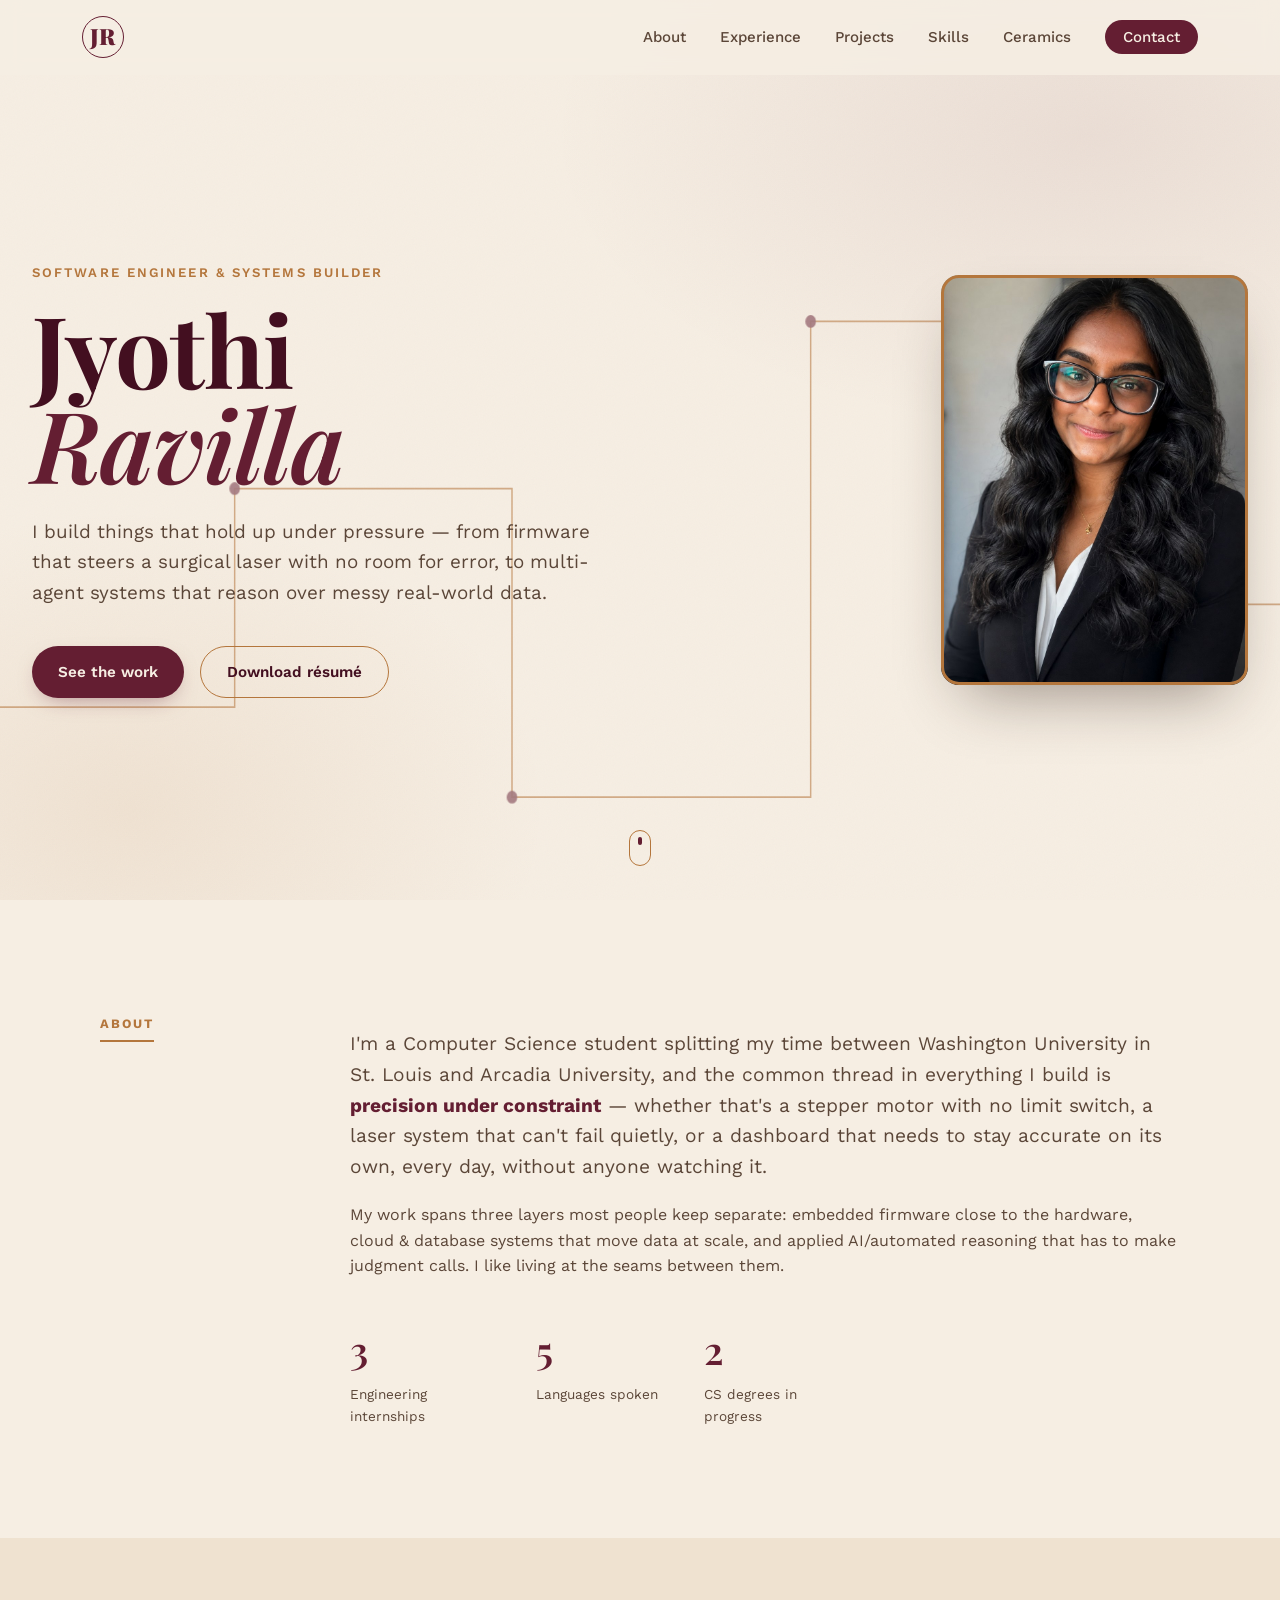
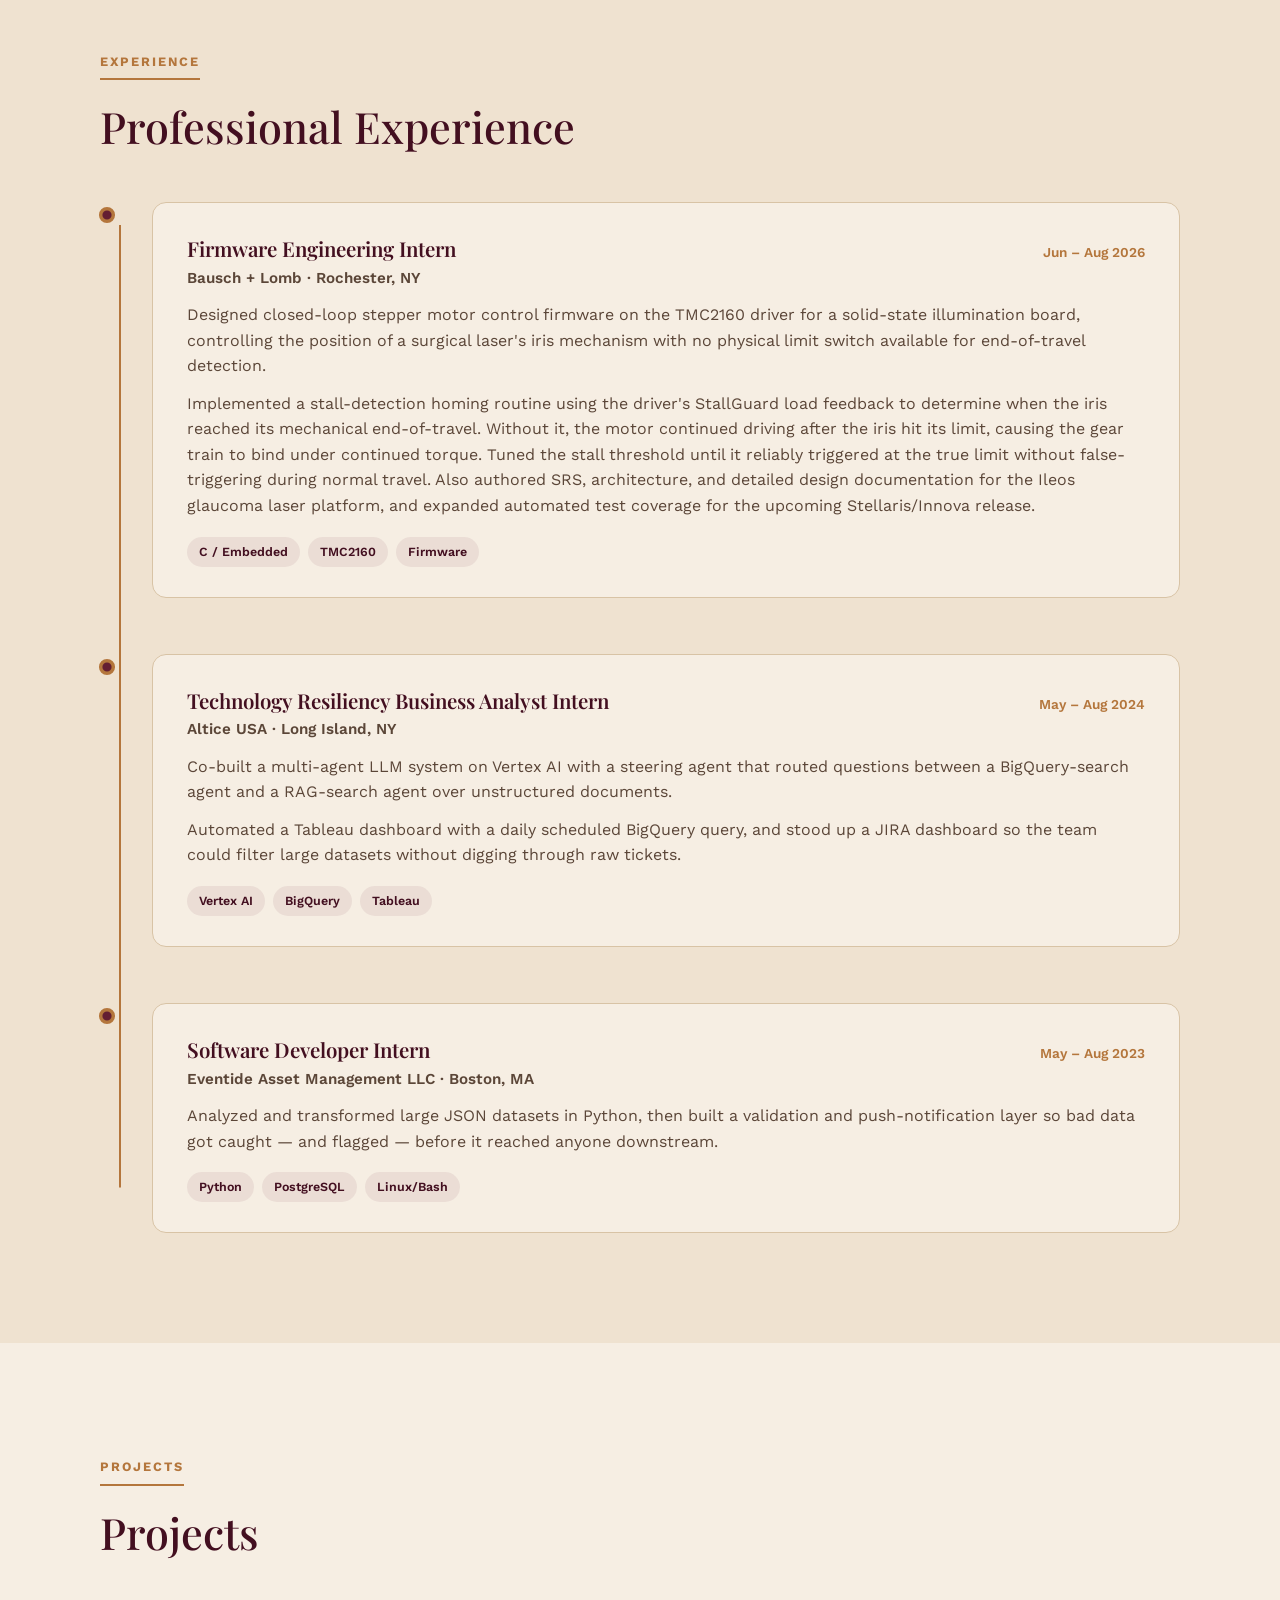
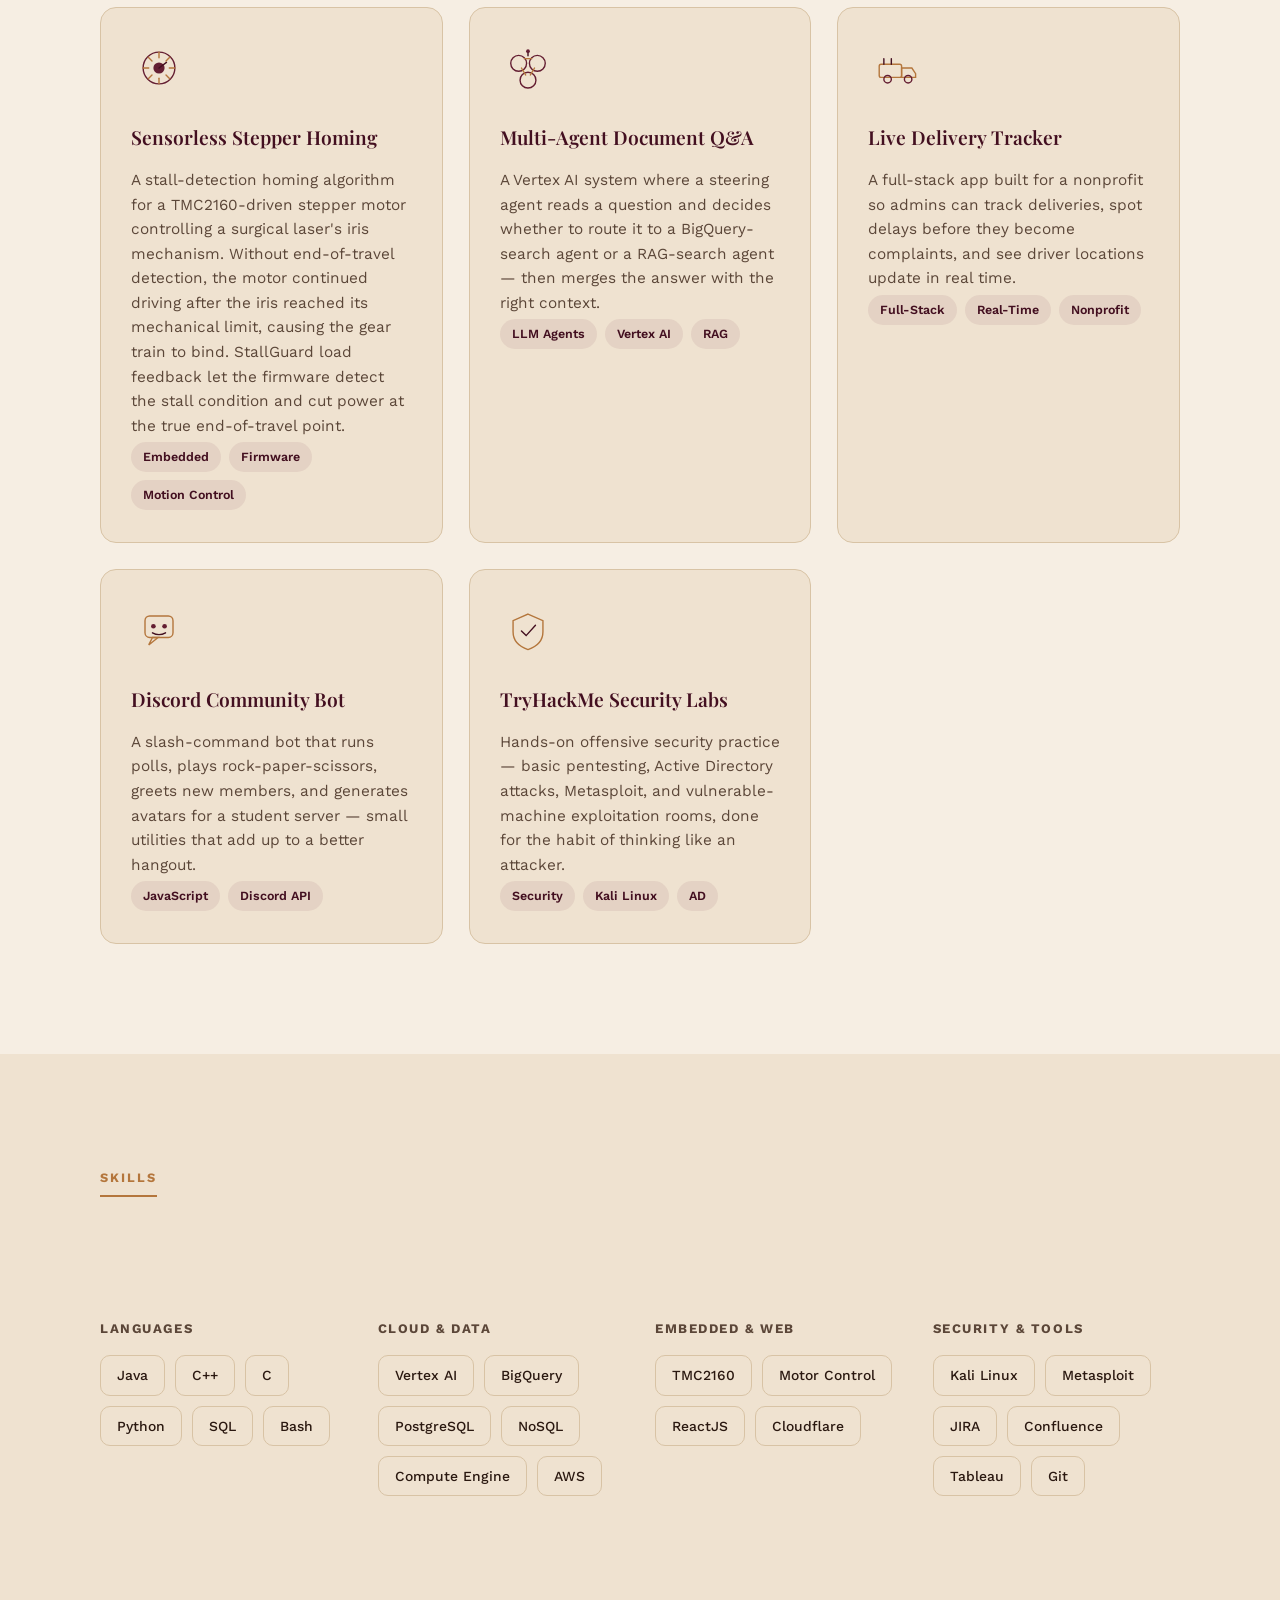
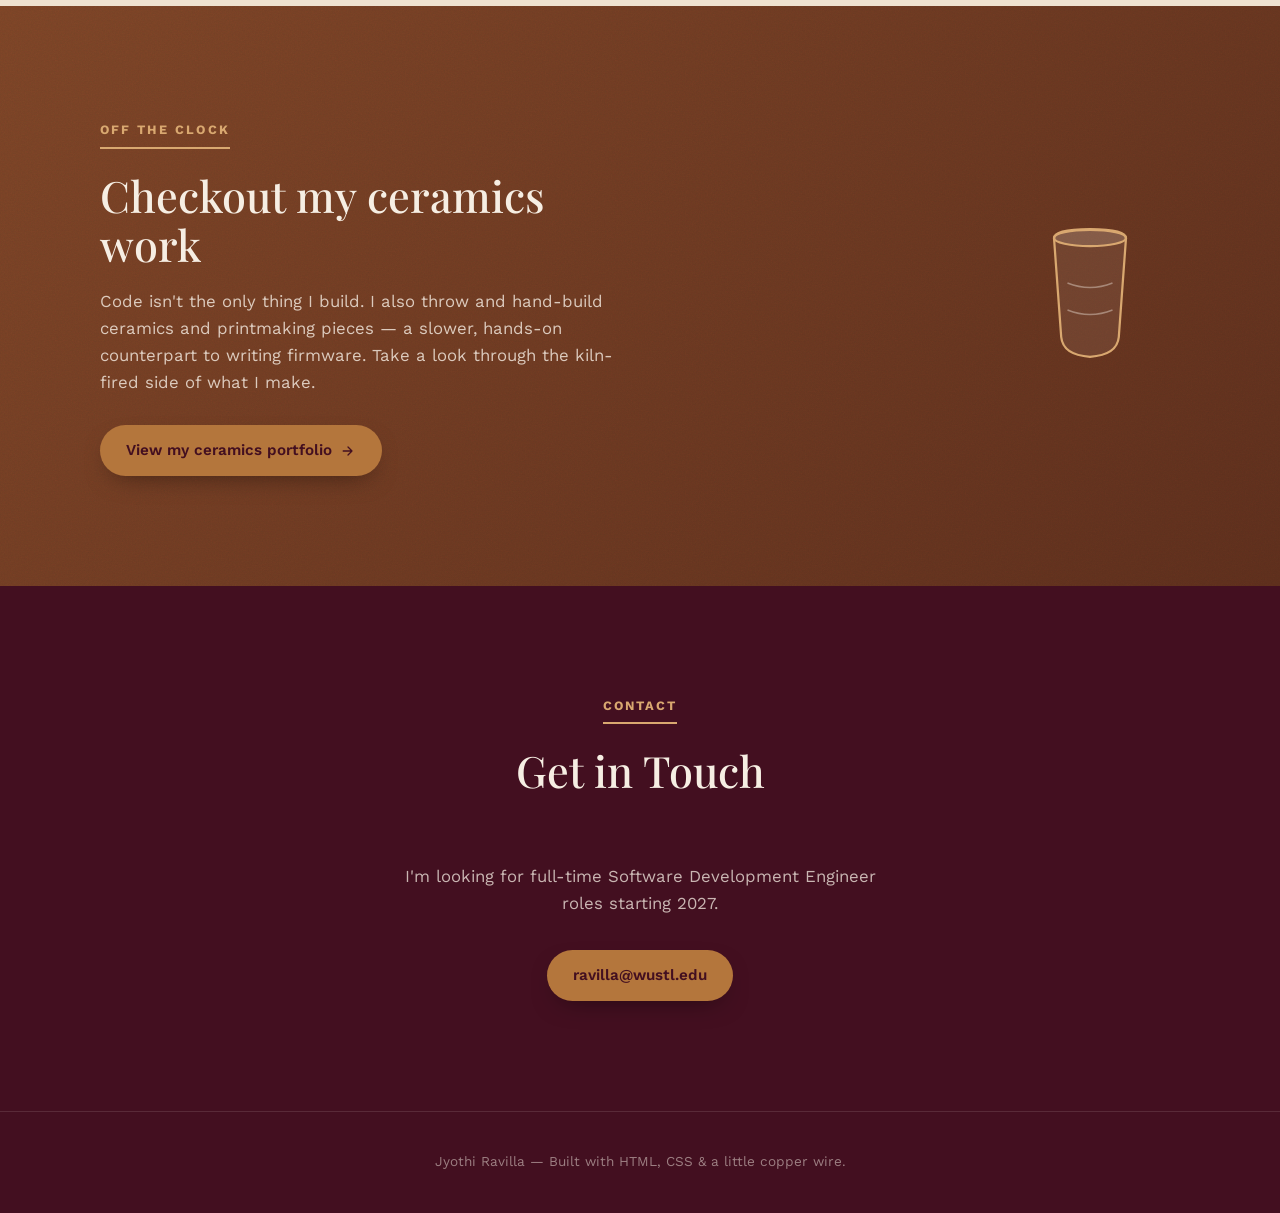
==== commit 91eb1a02: "job" ====
--- a/portfolio/index.html
+++ b/portfolio/index.html
@@ -120,7 +120,7 @@
                         <div class="tl-node"></div>
                         <div class="tl-card">
                             <div class="tl-head">
-                                <h3>Software Engineering Intern</h3>
+                                <h3>Firmware Engineering Intern</h3>
                                 <span class="tl-date">Jun – Aug 2026</span>
                             </div>
                             <p class="tl-org">Bausch + Lomb · Rochester, NY</p>
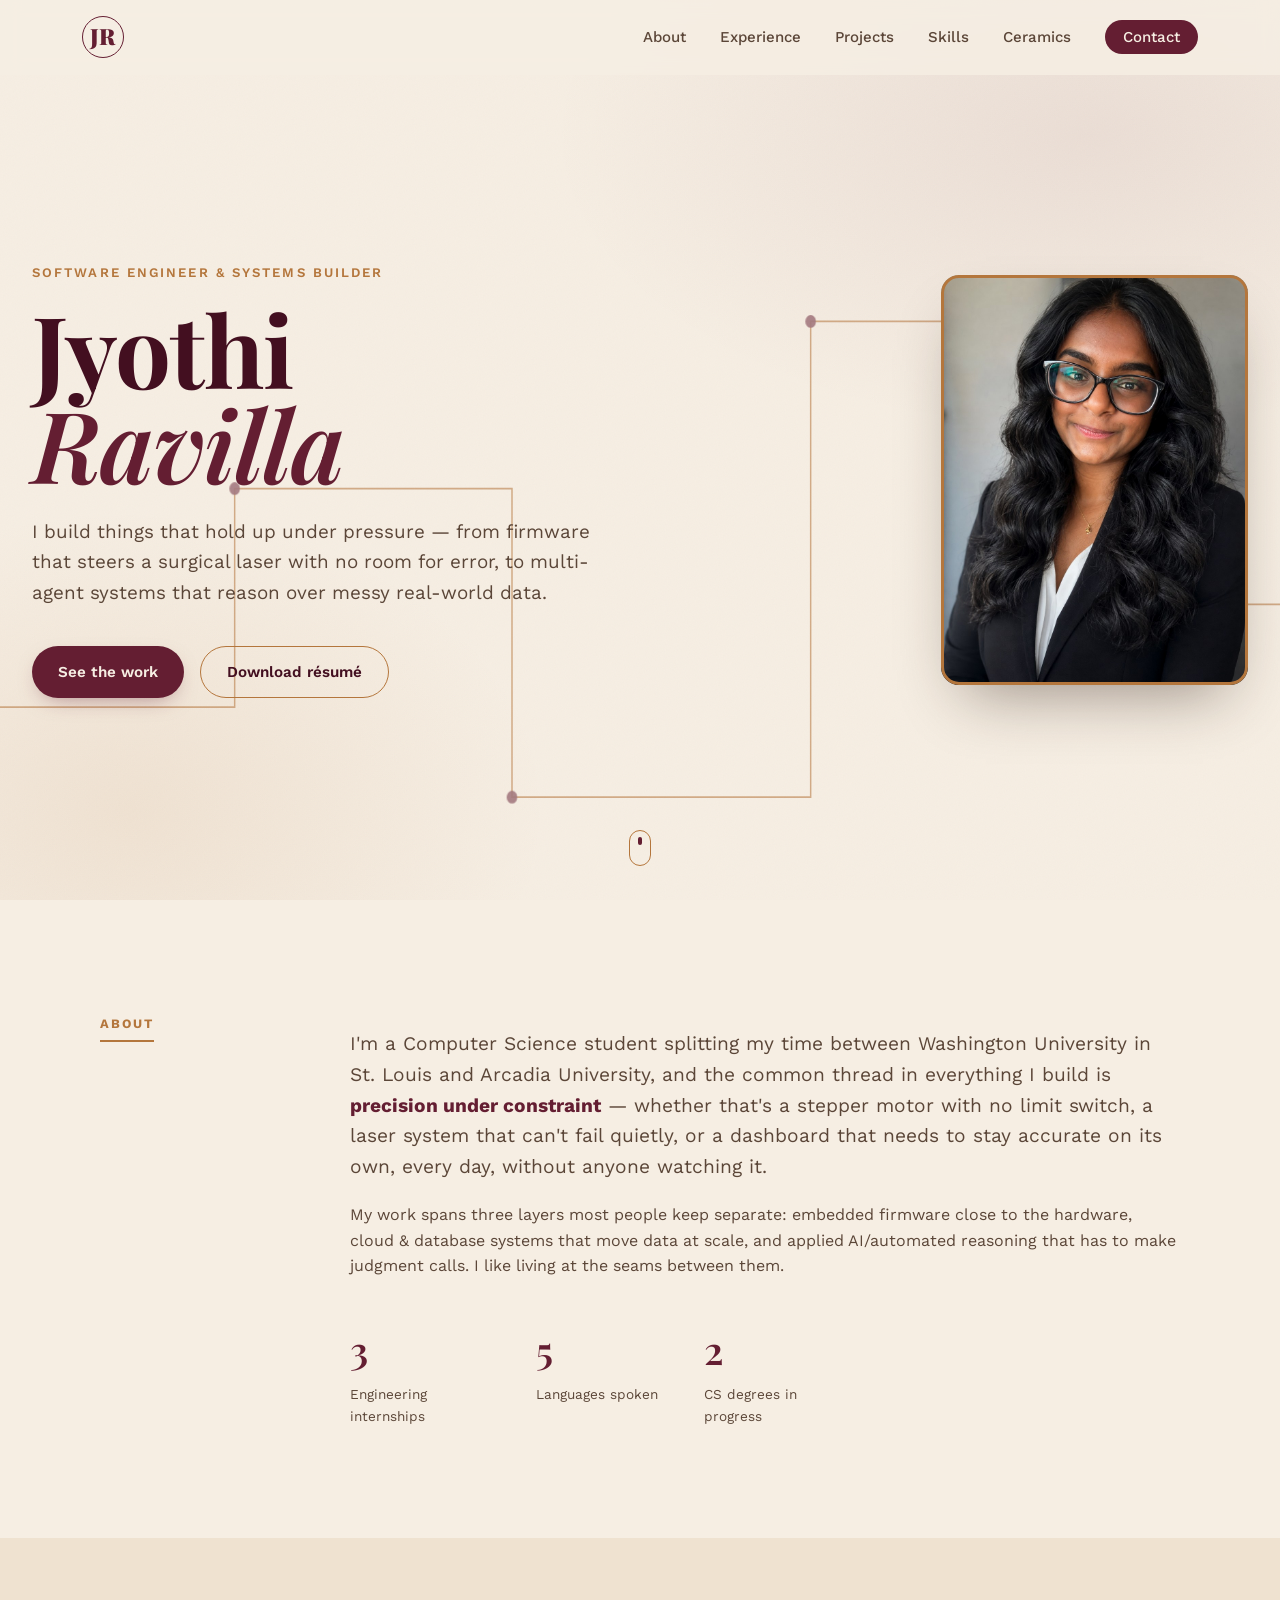
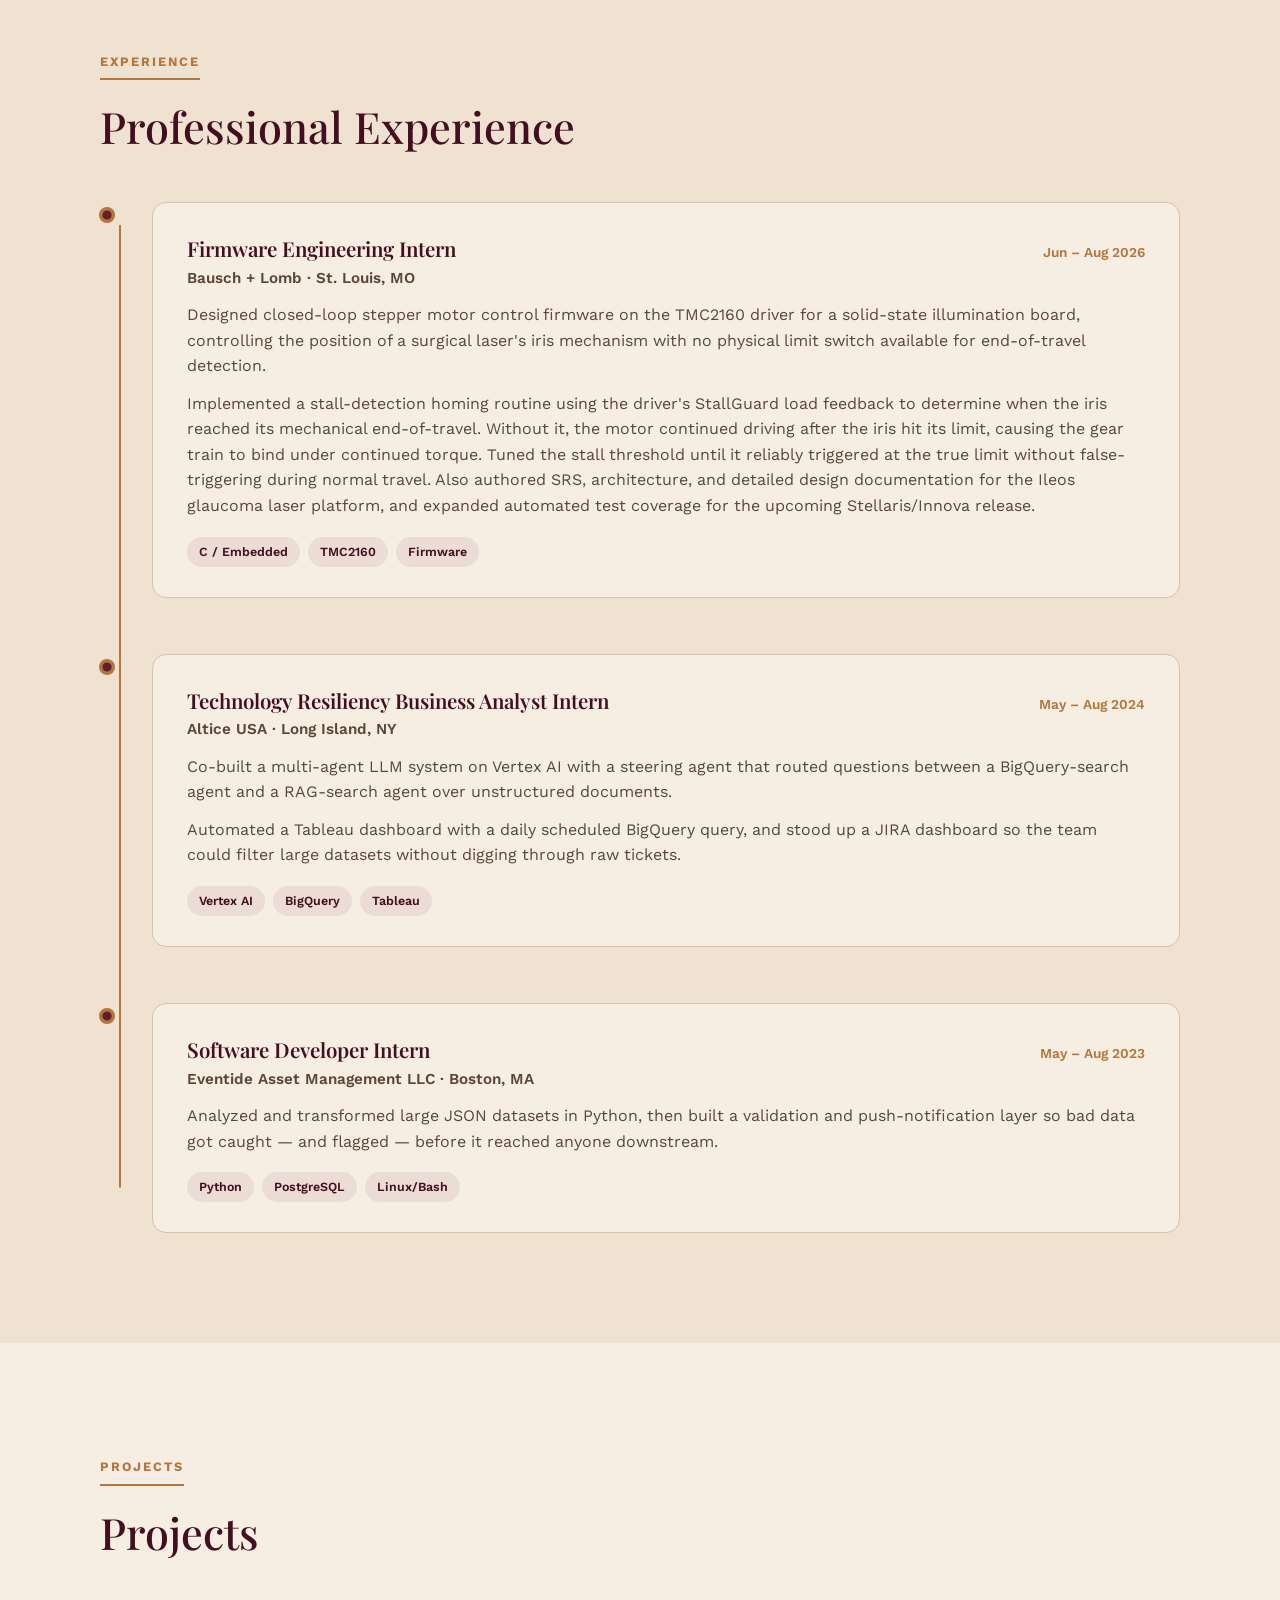
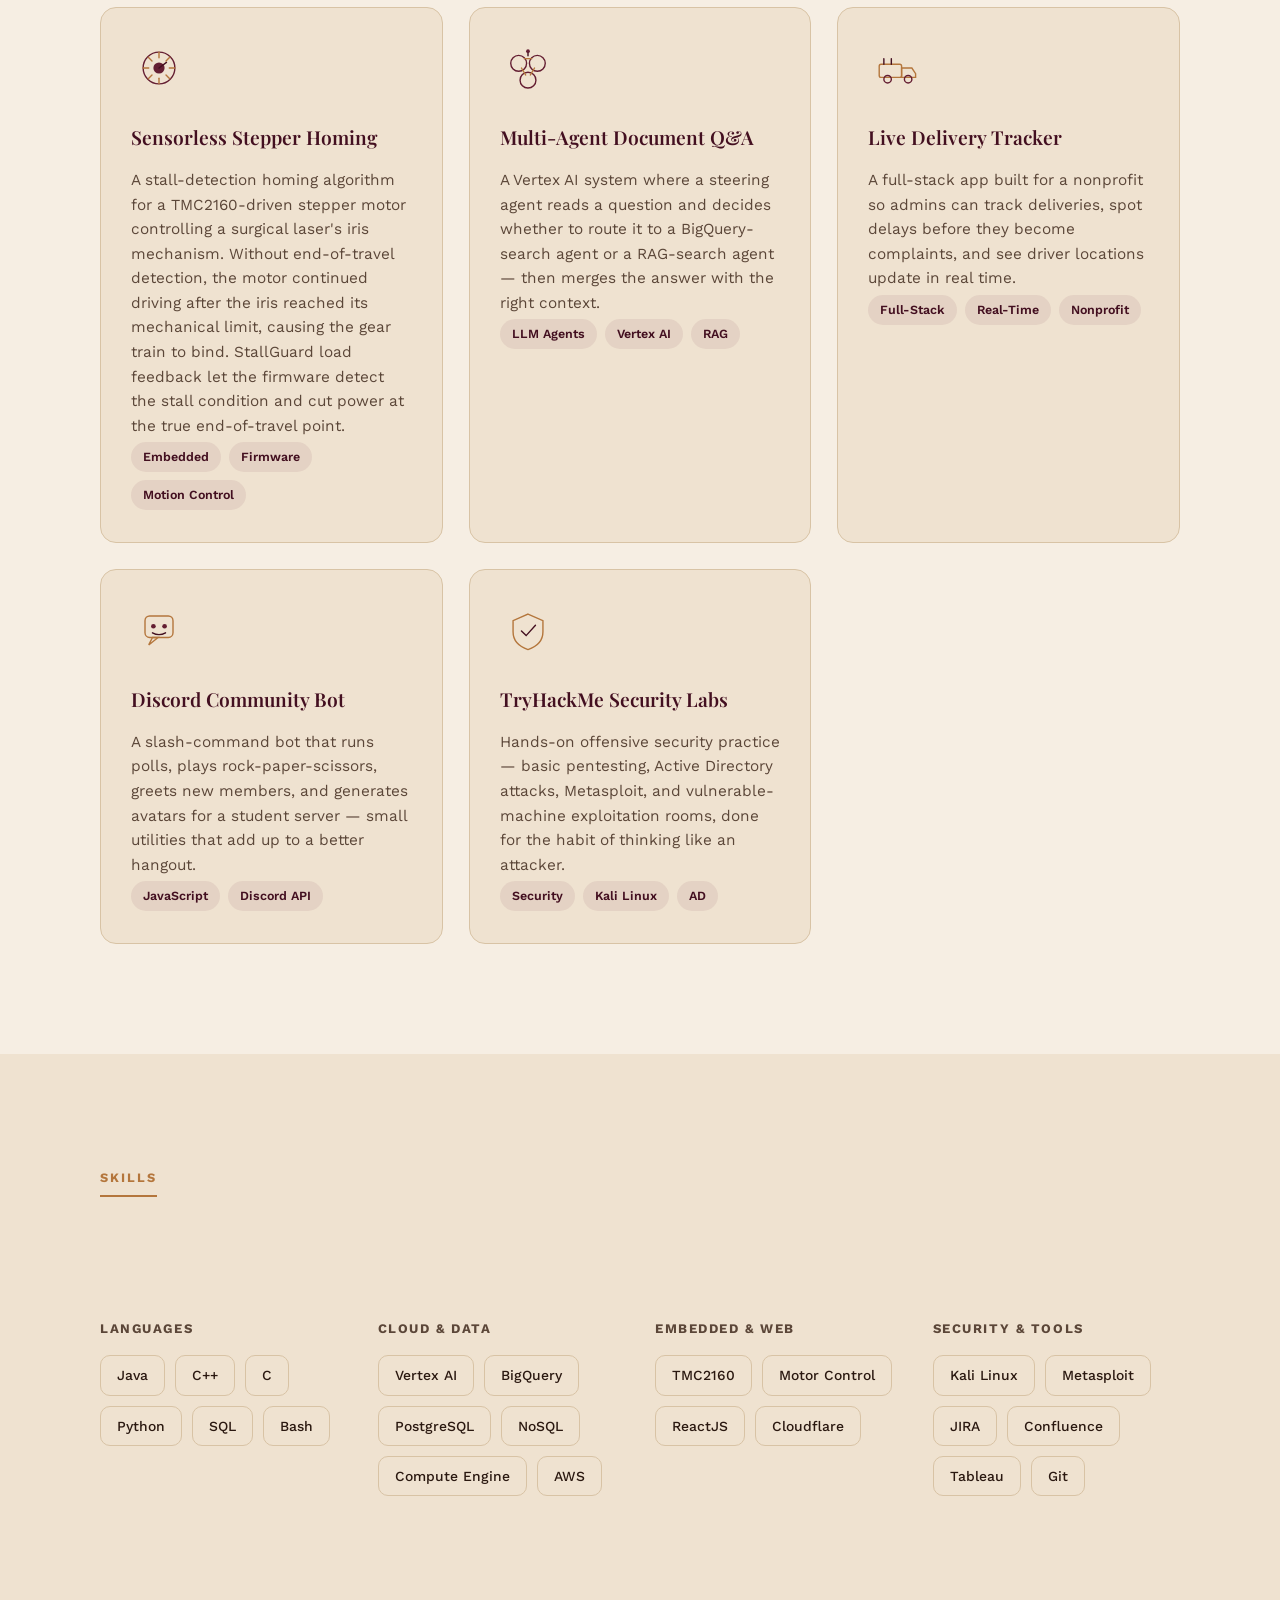
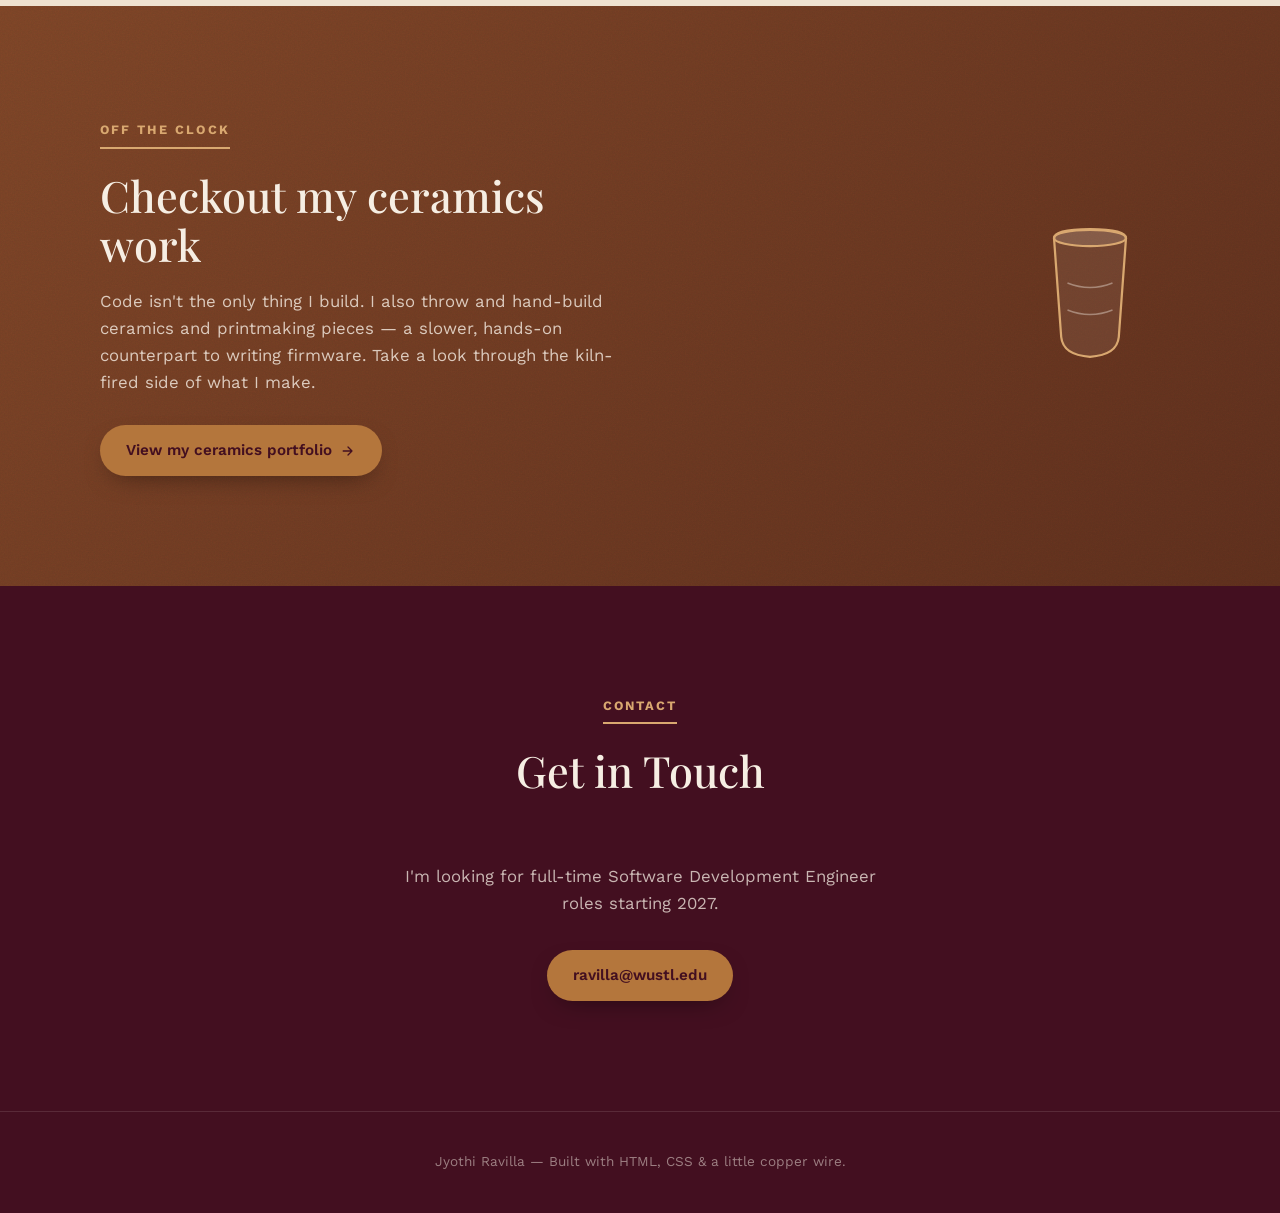
==== commit 08f4543f: "jobchanges" ====
--- a/portfolio/index.html
+++ b/portfolio/index.html
@@ -123,7 +123,7 @@
                                 <h3>Firmware Engineering Intern</h3>
                                 <span class="tl-date">Jun – Aug 2026</span>
                             </div>
-                            <p class="tl-org">Bausch + Lomb · Rochester, NY</p>
+                            <p class="tl-org">Bausch + Lomb · St. Louis, MO</p>
                             <p>
                                 Designed closed-loop stepper motor control firmware on the
                                 TMC2160 driver for a solid-state illumination board, controlling
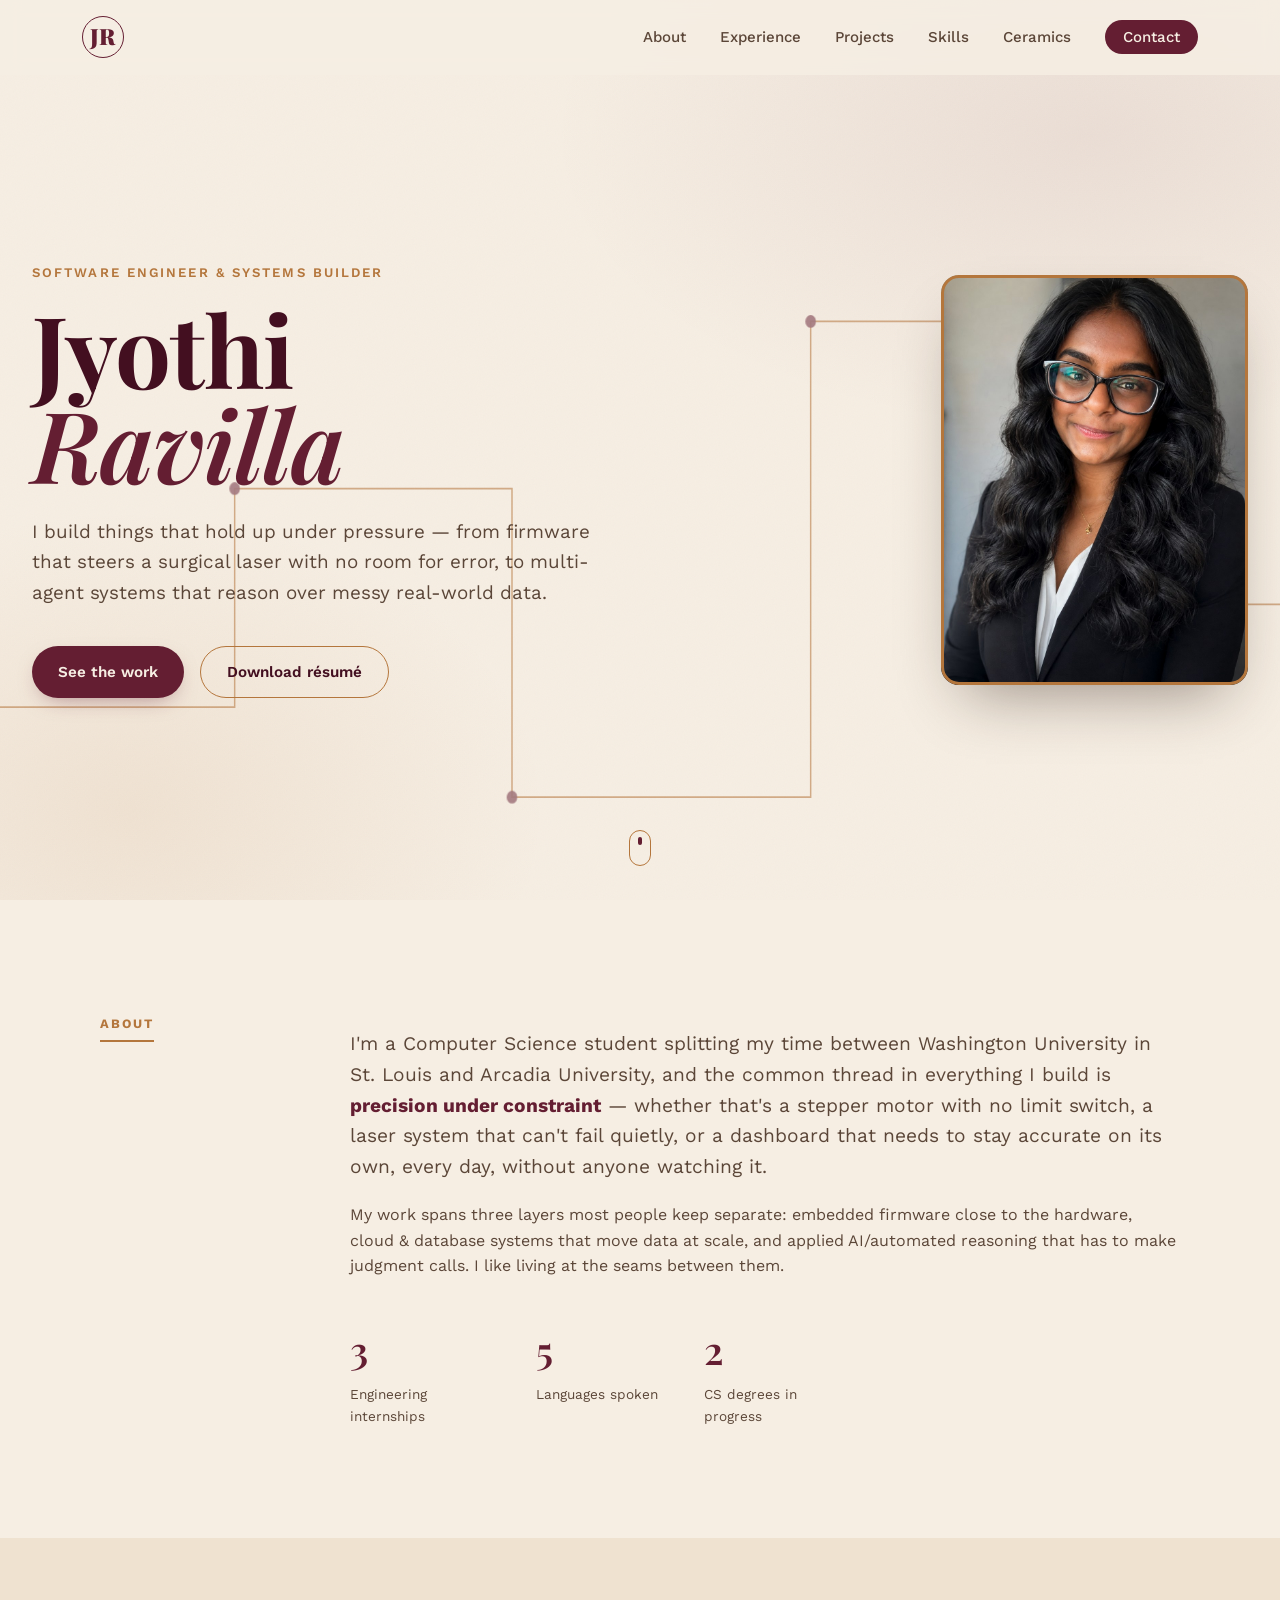
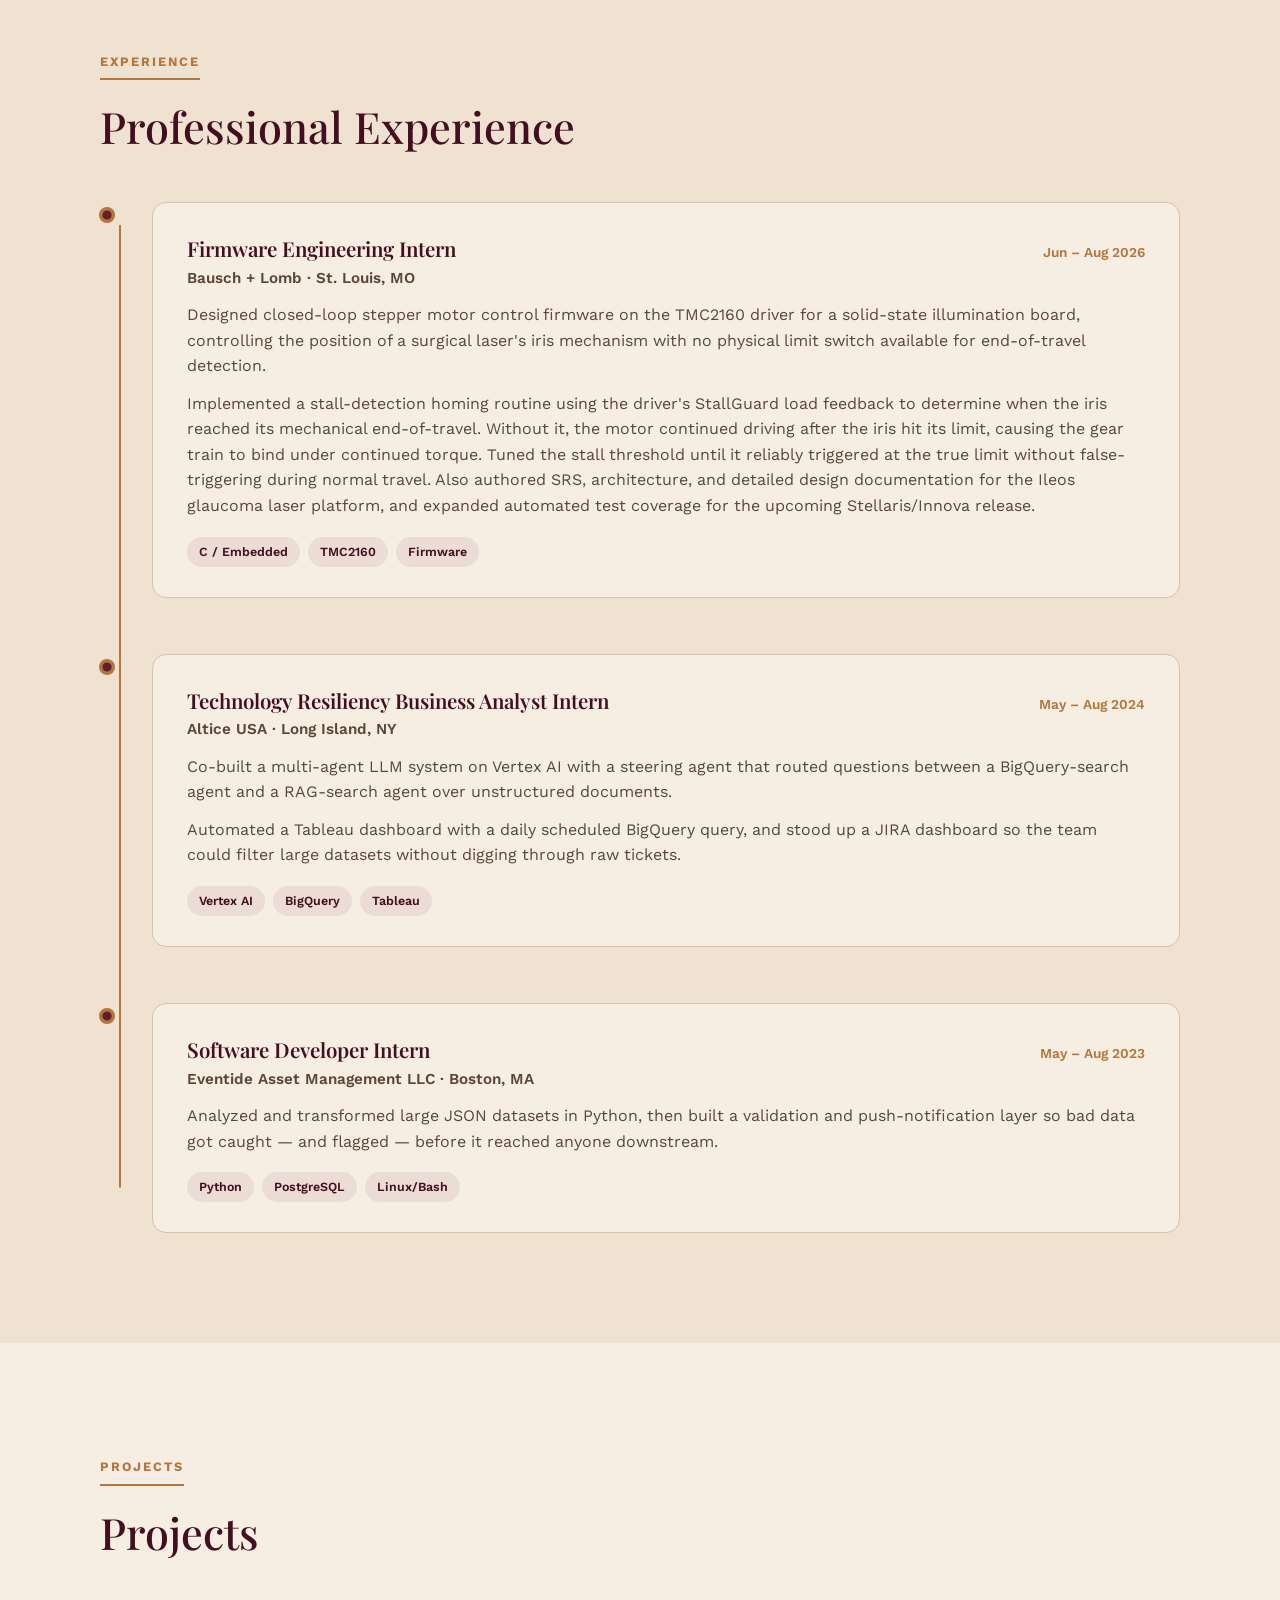
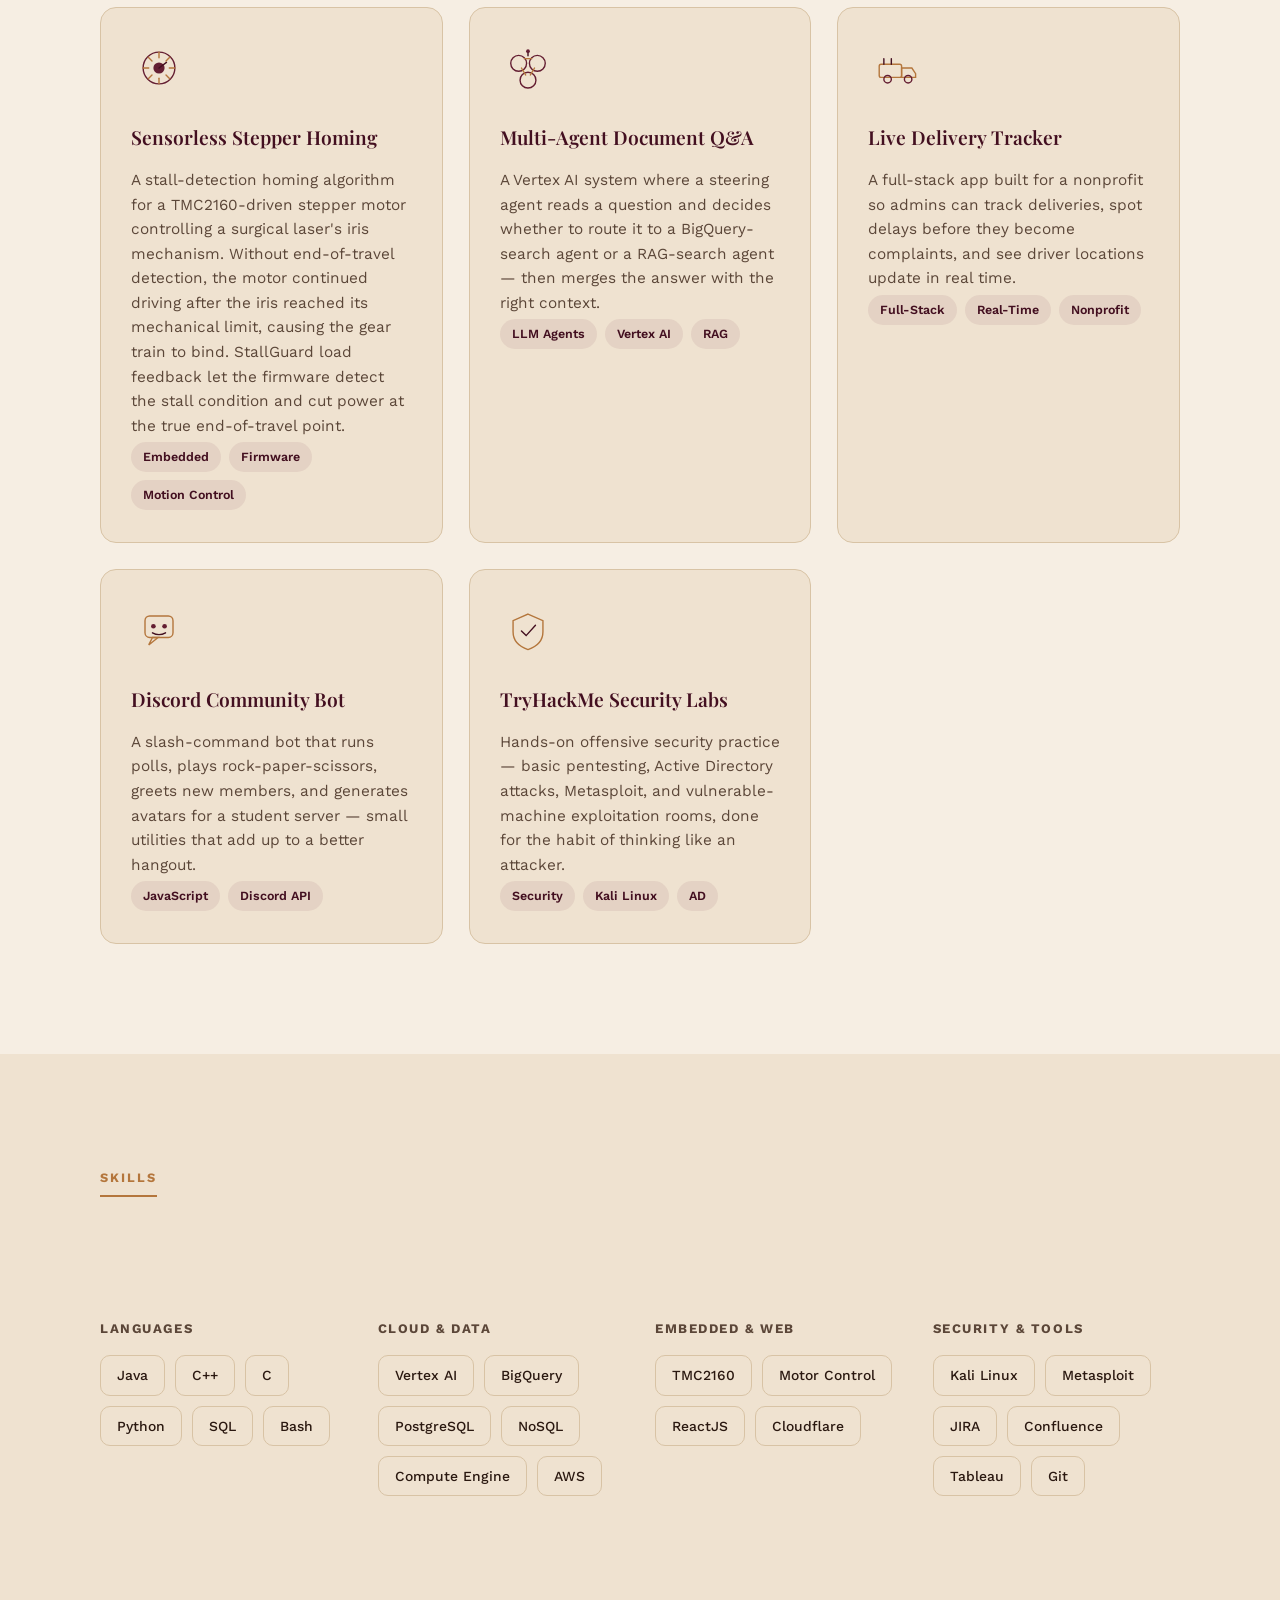
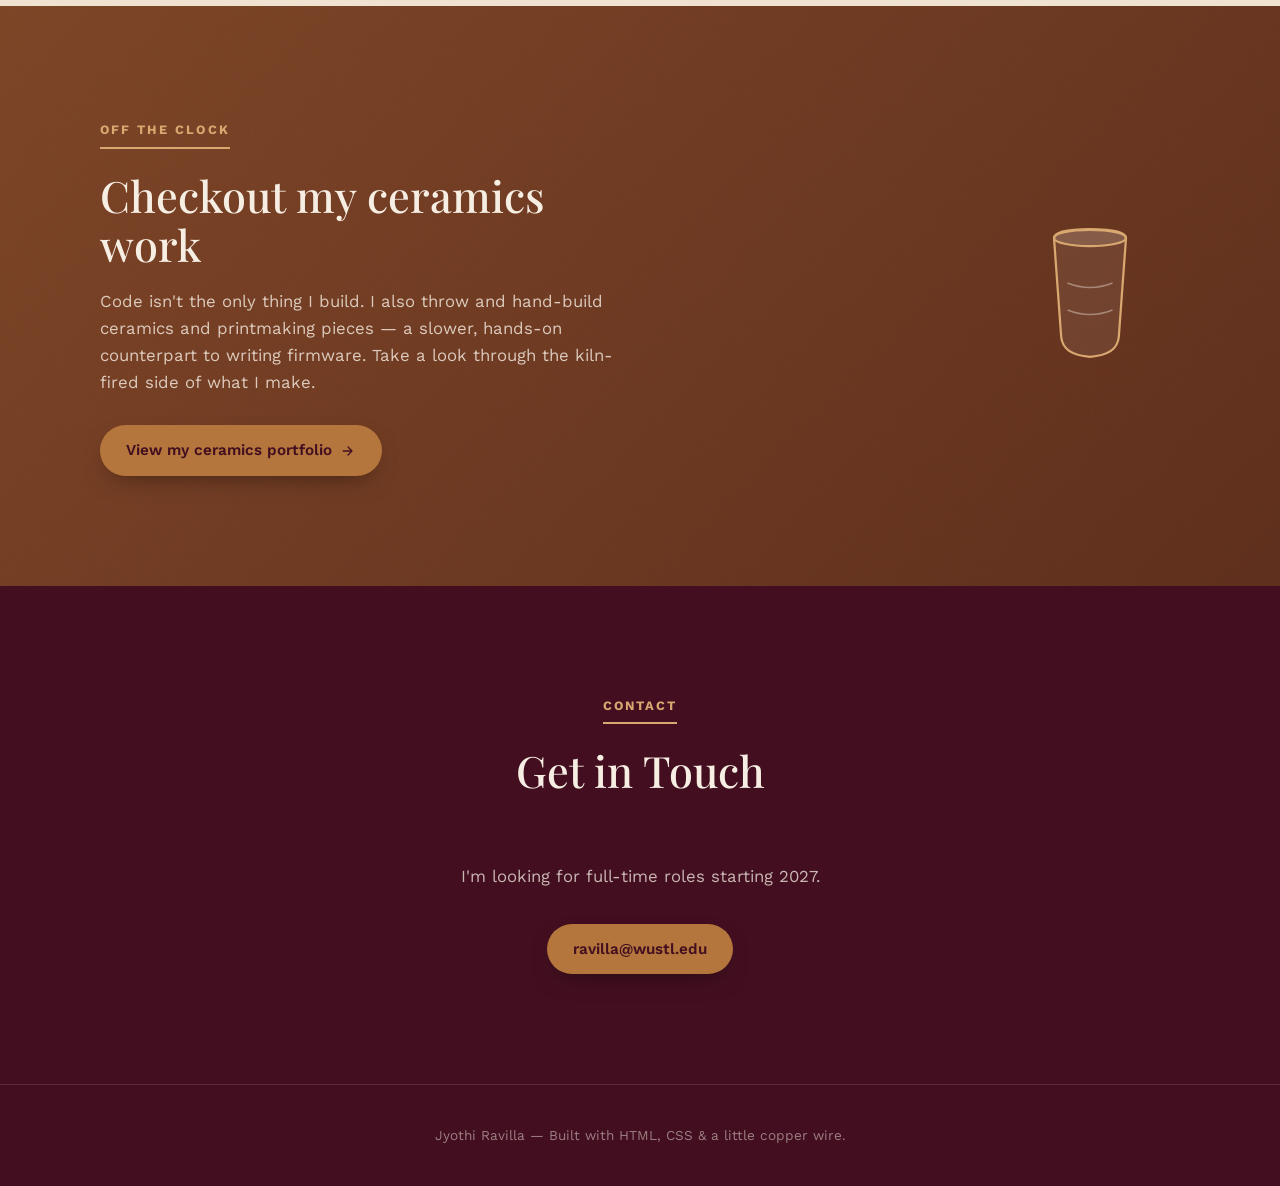
==== commit 2620cb21: "Update portfolio contact copy" ====
--- a/portfolio/index.html
+++ b/portfolio/index.html
@@ -432,7 +432,7 @@
                 <span class="tag-eyebrow reveal">Contact</span>
                 <h2 class="section-title reveal">Get in Touch</h2>
                 <p class="contact-lede reveal">
-                    I'm looking for full-time Software Development Engineer roles
+                    I'm looking for full-time roles
                     starting 2027.
                 </p>
                 <div class="contact-row reveal">
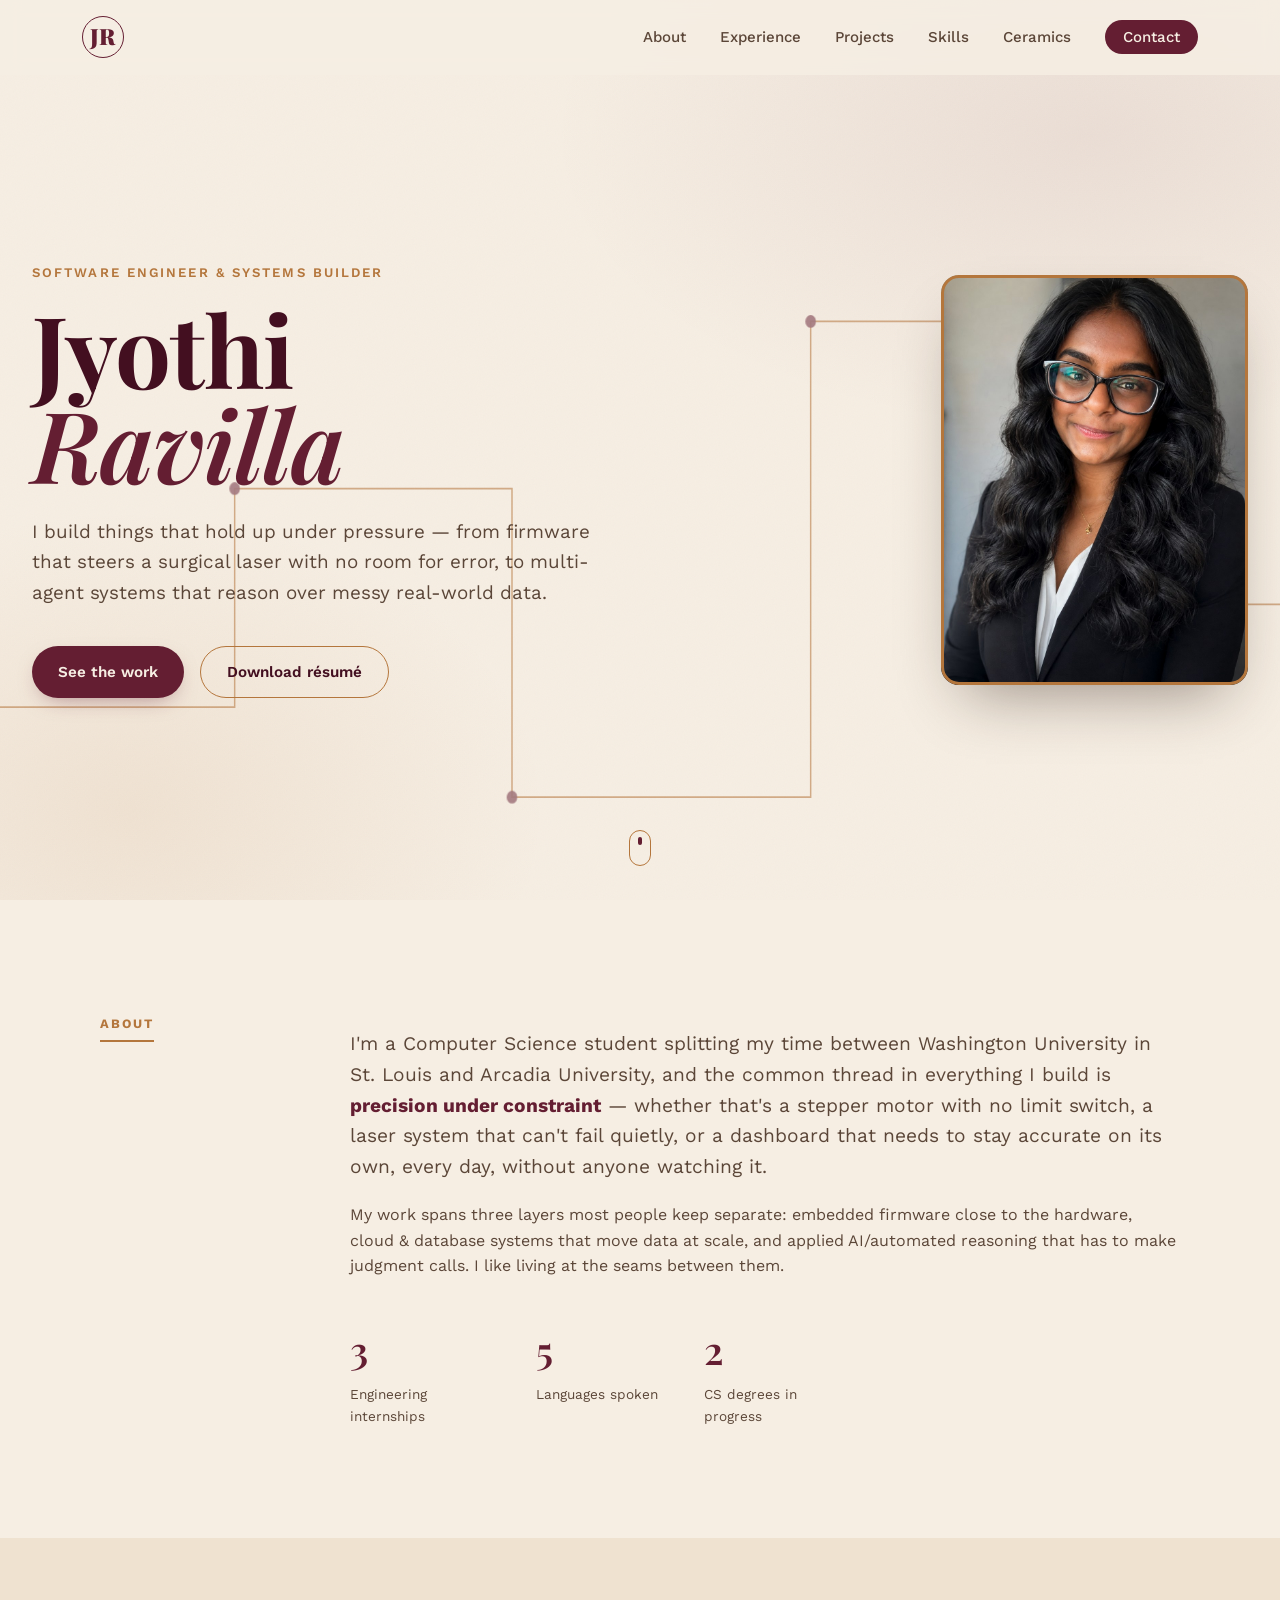
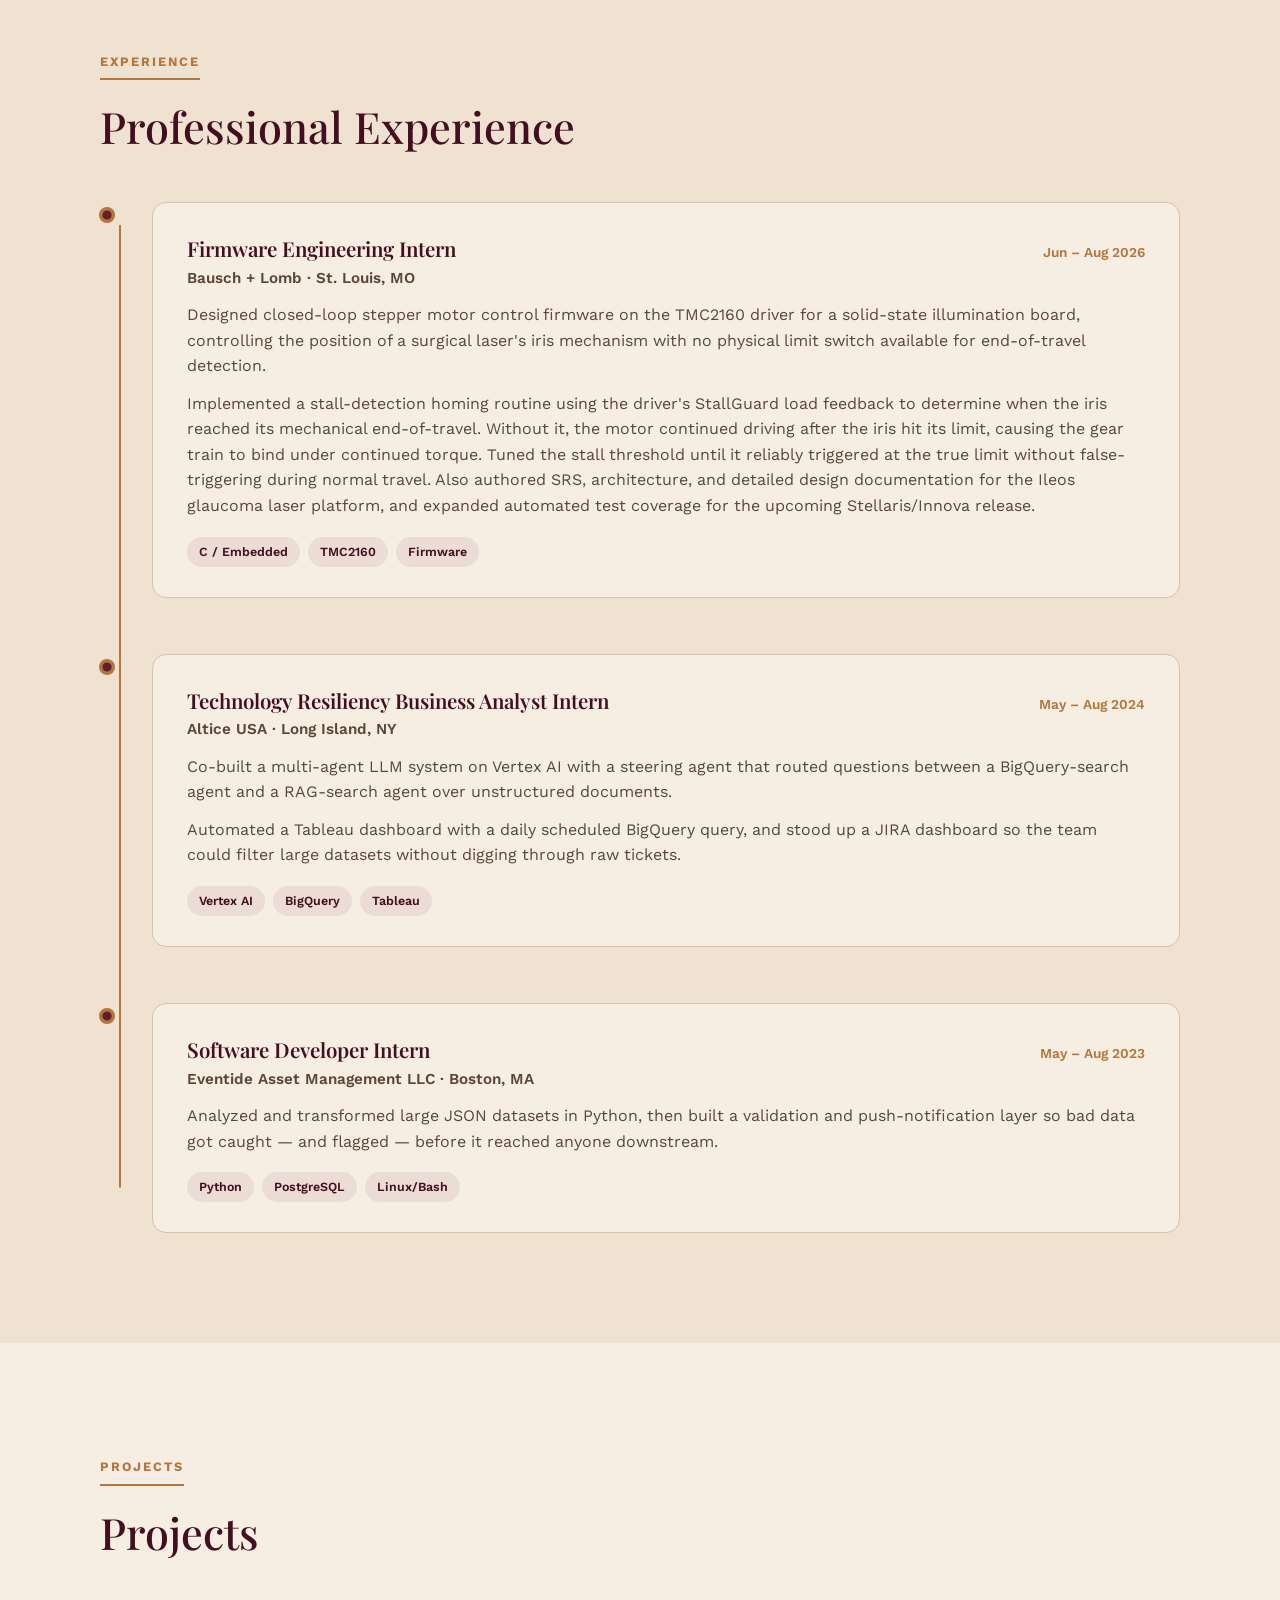
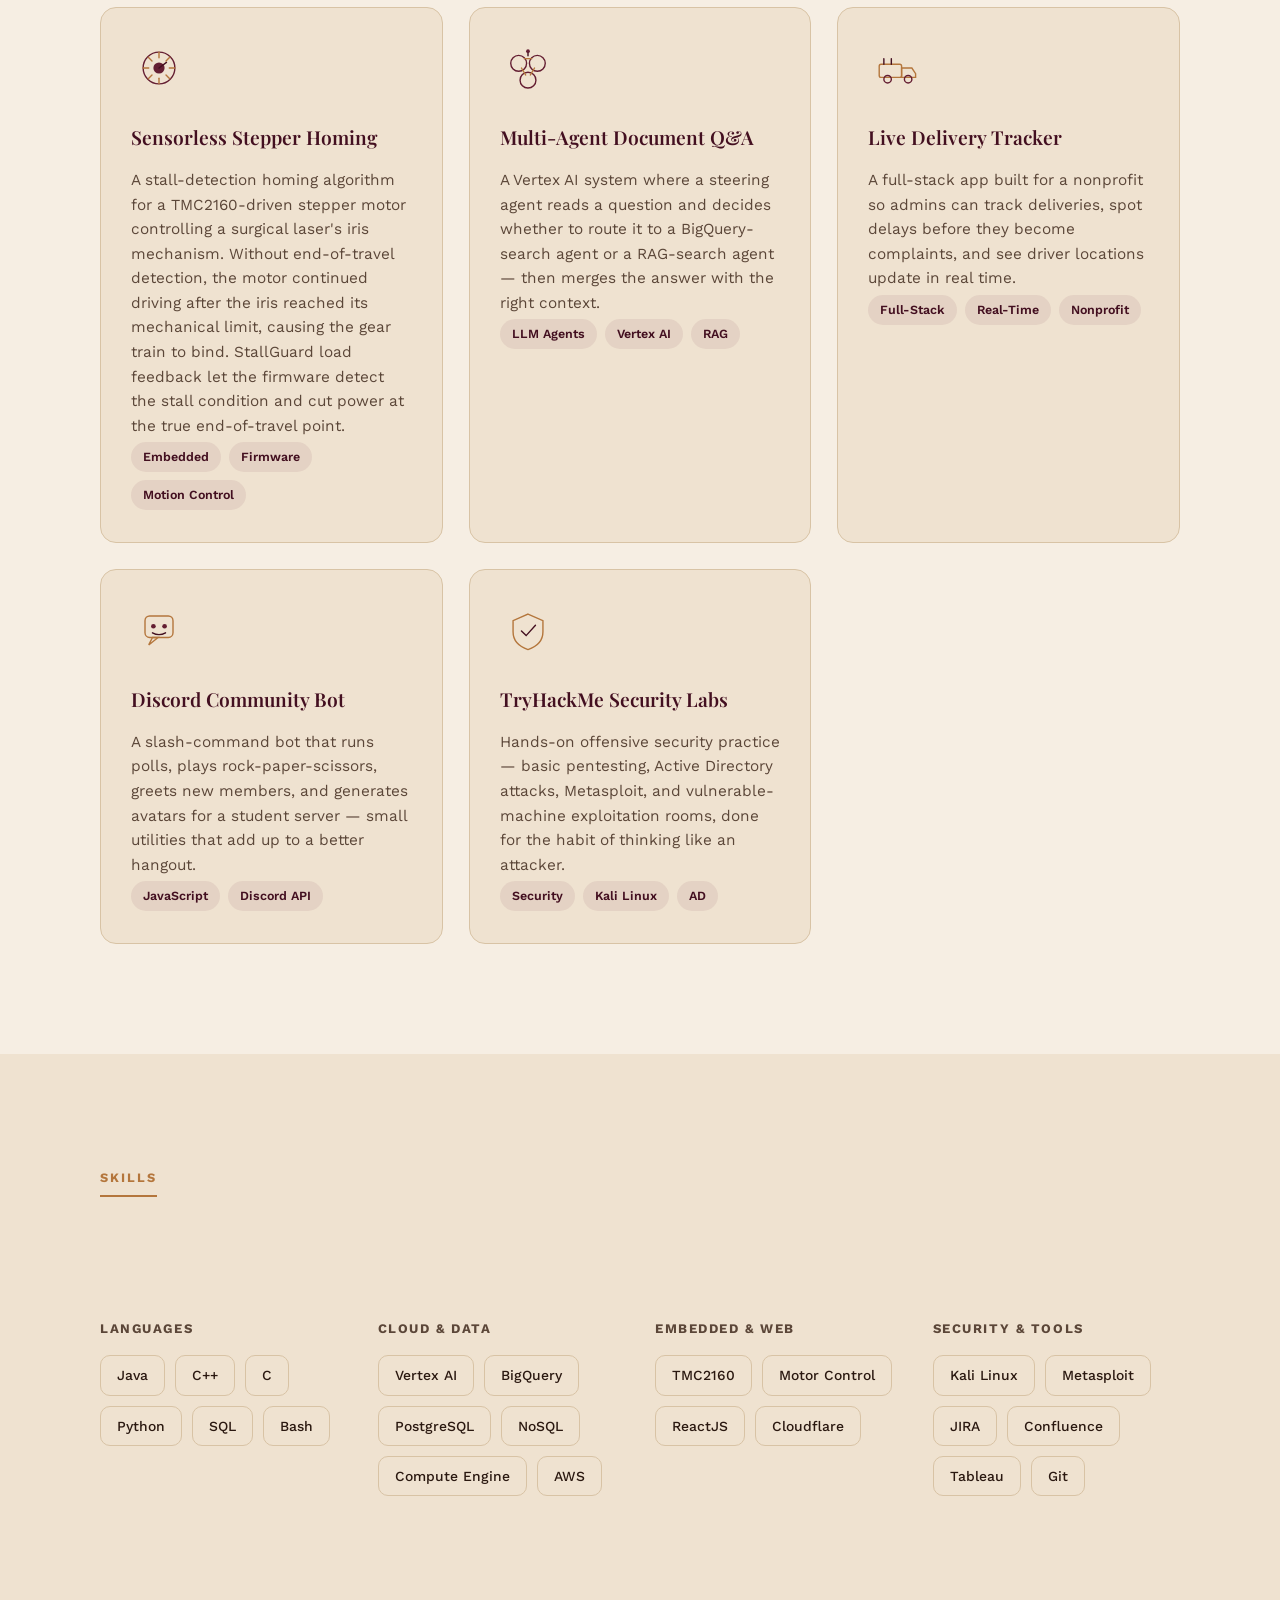
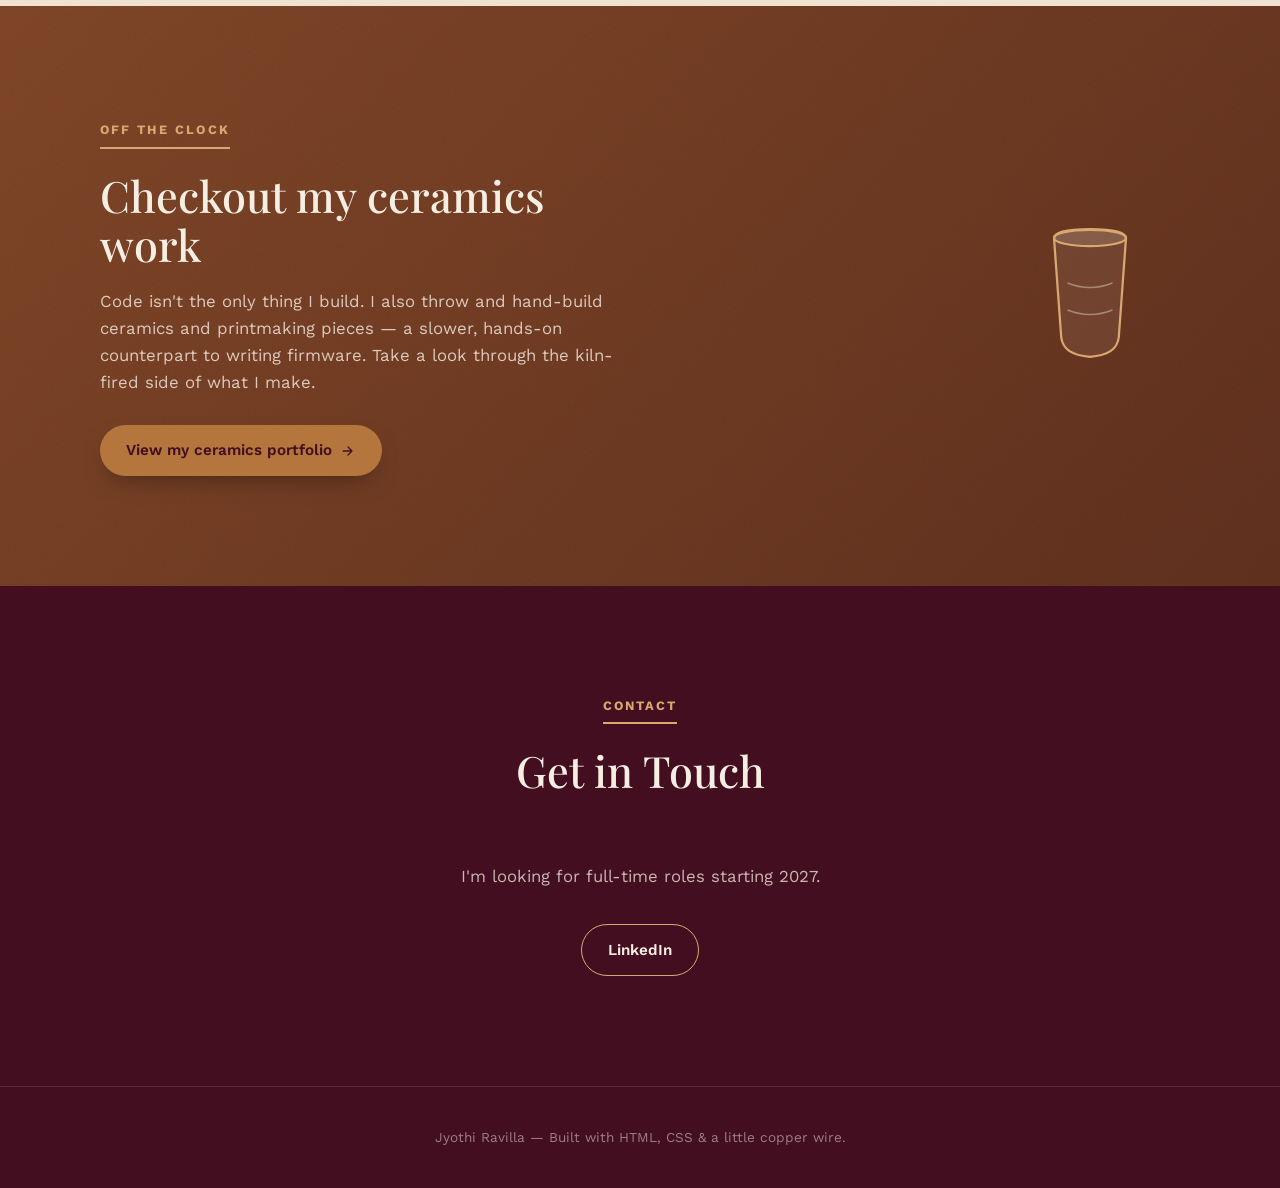
==== commit c81efda8: "updated linkedin" ====
--- a/portfolio/index.html
+++ b/portfolio/index.html
@@ -1,14 +1,18 @@
 <!DOCTYPE html>
 <html lang="en">
+
 <head>
     <meta charset="UTF-8">
     <meta name="viewport" content="width=device-width, initial-scale=1.0">
     <title>Jyothi Ravilla — Portfolio</title>
     <link rel="preconnect" href="https://fonts.googleapis.com">
     <link rel="preconnect" href="https://fonts.gstatic.com" crossorigin>
-    <link href="https://fonts.googleapis.com/css2?family=Playfair+Display:ital,wght@0,400;0,600;0,700;0,900;1,500;1,600&family=Work+Sans:wght@400;500;600;700&display=swap" rel="stylesheet">
+    <link
+        href="https://fonts.googleapis.com/css2?family=Playfair+Display:ital,wght@0,400;0,600;0,700;0,900;1,500;1,600&family=Work+Sans:wght@400;500;600;700&display=swap"
+        rel="stylesheet">
     <link rel="stylesheet" href="style.css">
 </head>
+
 <body>
 
     <div class="grain"></div>
@@ -34,7 +38,8 @@
     <!-- HERO -->
     <header id="top" class="hero">
         <svg class="hero-trace" viewBox="0 0 1200 700" preserveAspectRatio="none" aria-hidden="true">
-            <path id="heroPath" d="M -50 550 L 220 550 L 220 380 L 480 380 L 480 620 L 760 620 L 760 250 L 1020 250 L 1020 470 L 1300 470" />
+            <path id="heroPath"
+                d="M -50 550 L 220 550 L 220 380 L 480 380 L 480 620 L 760 620 L 760 250 L 1020 250 L 1020 470 L 1300 470" />
             <circle class="node" cx="220" cy="380" r="5"></circle>
             <circle class="node" cx="480" cy="620" r="5"></circle>
             <circle class="node" cx="760" cy="250" r="5"></circle>
@@ -51,7 +56,8 @@
             </p>
             <div class="hero-actions reveal">
                 <a href="#projects" class="btn btn-primary">See the work</a>
-                <a href="assets/Jyothi_Ravilla_Resume_Amazon_SDE.pdf" class="btn btn-ghost" download>Download résumé</a>
+                <a href="assets/Jyothi_Ravilla_Resume.pdf" class="btn btn-ghost"
+                    download="Jyothi_Ravilla_Resume.pdf">Download résumé</a>
             </div>
         </div>
 
@@ -112,7 +118,8 @@
                 <h2 class="section-title reveal">Professional Experience</h2>
 
                 <div class="timeline">
-                    <svg class="timeline-trace" id="timelineTrace" viewBox="0 0 40 900" preserveAspectRatio="none" aria-hidden="true">
+                    <svg class="timeline-trace" id="timelineTrace" viewBox="0 0 40 900" preserveAspectRatio="none"
+                        aria-hidden="true">
                         <path id="timelinePath" d="M 20 20 L 20 300 L 20 300 L 20 580 L 20 580 L 20 860" />
                     </svg>
 
@@ -238,7 +245,8 @@
                                     during normal travel.
                                 </p>
                             </div>
-                            <div class="tl-tags"><span>Embedded</span><span>Firmware</span><span>Motion Control</span></div>
+                            <div class="tl-tags"><span>Embedded</span><span>Firmware</span><span>Motion Control</span>
+                            </div>
                         </div>
                     </article>
 
@@ -297,7 +305,8 @@
                                     detection, accountability reporting.
                                 </p>
                             </div>
-                            <div class="tl-tags"><span>Full-Stack</span><span>Real-Time</span><span>Nonprofit</span></div>
+                            <div class="tl-tags"><span>Full-Stack</span><span>Real-Time</span><span>Nonprofit</span>
+                            </div>
                         </div>
                     </article>
 
@@ -331,7 +340,8 @@
                     <article class="project-card reveal">
                         <div class="project-visual">
                             <svg viewBox="0 0 120 120" class="proj-icon" aria-hidden="true">
-                                <path d="M60 26 L92 40 V64 C92 84 78 96 60 102 C42 96 28 84 28 64 V40 Z" class="icon-stroke" />
+                                <path d="M60 26 L92 40 V64 C92 84 78 96 60 102 C42 96 28 84 28 64 V40 Z"
+                                    class="icon-stroke" />
                                 <path d="M46 62 L56 72 L76 50" class="icon-needle" />
                             </svg>
                         </div>
@@ -412,12 +422,16 @@
                     </p>
                     <a href="ceramics/index.html" class="btn btn-primary ceramics-btn" target="_blank" rel="noopener">
                         View my ceramics portfolio
-                        <svg viewBox="0 0 20 20" class="btn-arrow" aria-hidden="true"><path d="M4 10h11M10 5l5 5-5 5" stroke="currentColor" stroke-width="1.6" fill="none" stroke-linecap="round" stroke-linejoin="round" /></svg>
+                        <svg viewBox="0 0 20 20" class="btn-arrow" aria-hidden="true">
+                            <path d="M4 10h11M10 5l5 5-5 5" stroke="currentColor" stroke-width="1.6" fill="none"
+                                stroke-linecap="round" stroke-linejoin="round" />
+                        </svg>
                     </a>
                 </div>
                 <div class="ceramics-visual reveal" aria-hidden="true">
                     <svg viewBox="0 0 200 200" class="ceramics-icon">
-                        <path d="M60 40 Q60 30 100 30 Q140 30 140 40 L132 150 Q130 170 100 172 Q70 170 68 150 Z" class="pot-body" />
+                        <path d="M60 40 Q60 30 100 30 Q140 30 140 40 L132 150 Q130 170 100 172 Q70 170 68 150 Z"
+                            class="pot-body" />
                         <ellipse cx="100" cy="40" rx="40" ry="9" class="pot-rim" />
                         <path d="M75 90 Q100 100 125 90" class="pot-band" />
                         <path d="M75 120 Q100 130 125 120" class="pot-band" />
@@ -436,7 +450,7 @@
                     starting 2027.
                 </p>
                 <div class="contact-row reveal">
-                    <a href="mailto:ravilla@wustl.edu" class="btn btn-primary">ravilla@wustl.edu</a>
+                    <a href="https://www.linkedin.com/in/jyothi-ravilla-0945ab25a/" class="btn btn-ghost" target="_blank" rel="noopener">LinkedIn</a>
                 </div>
             </div>
         </section>
@@ -449,4 +463,5 @@
 
     <script src="script.js"></script>
 </body>
-</html>
+
+</html>
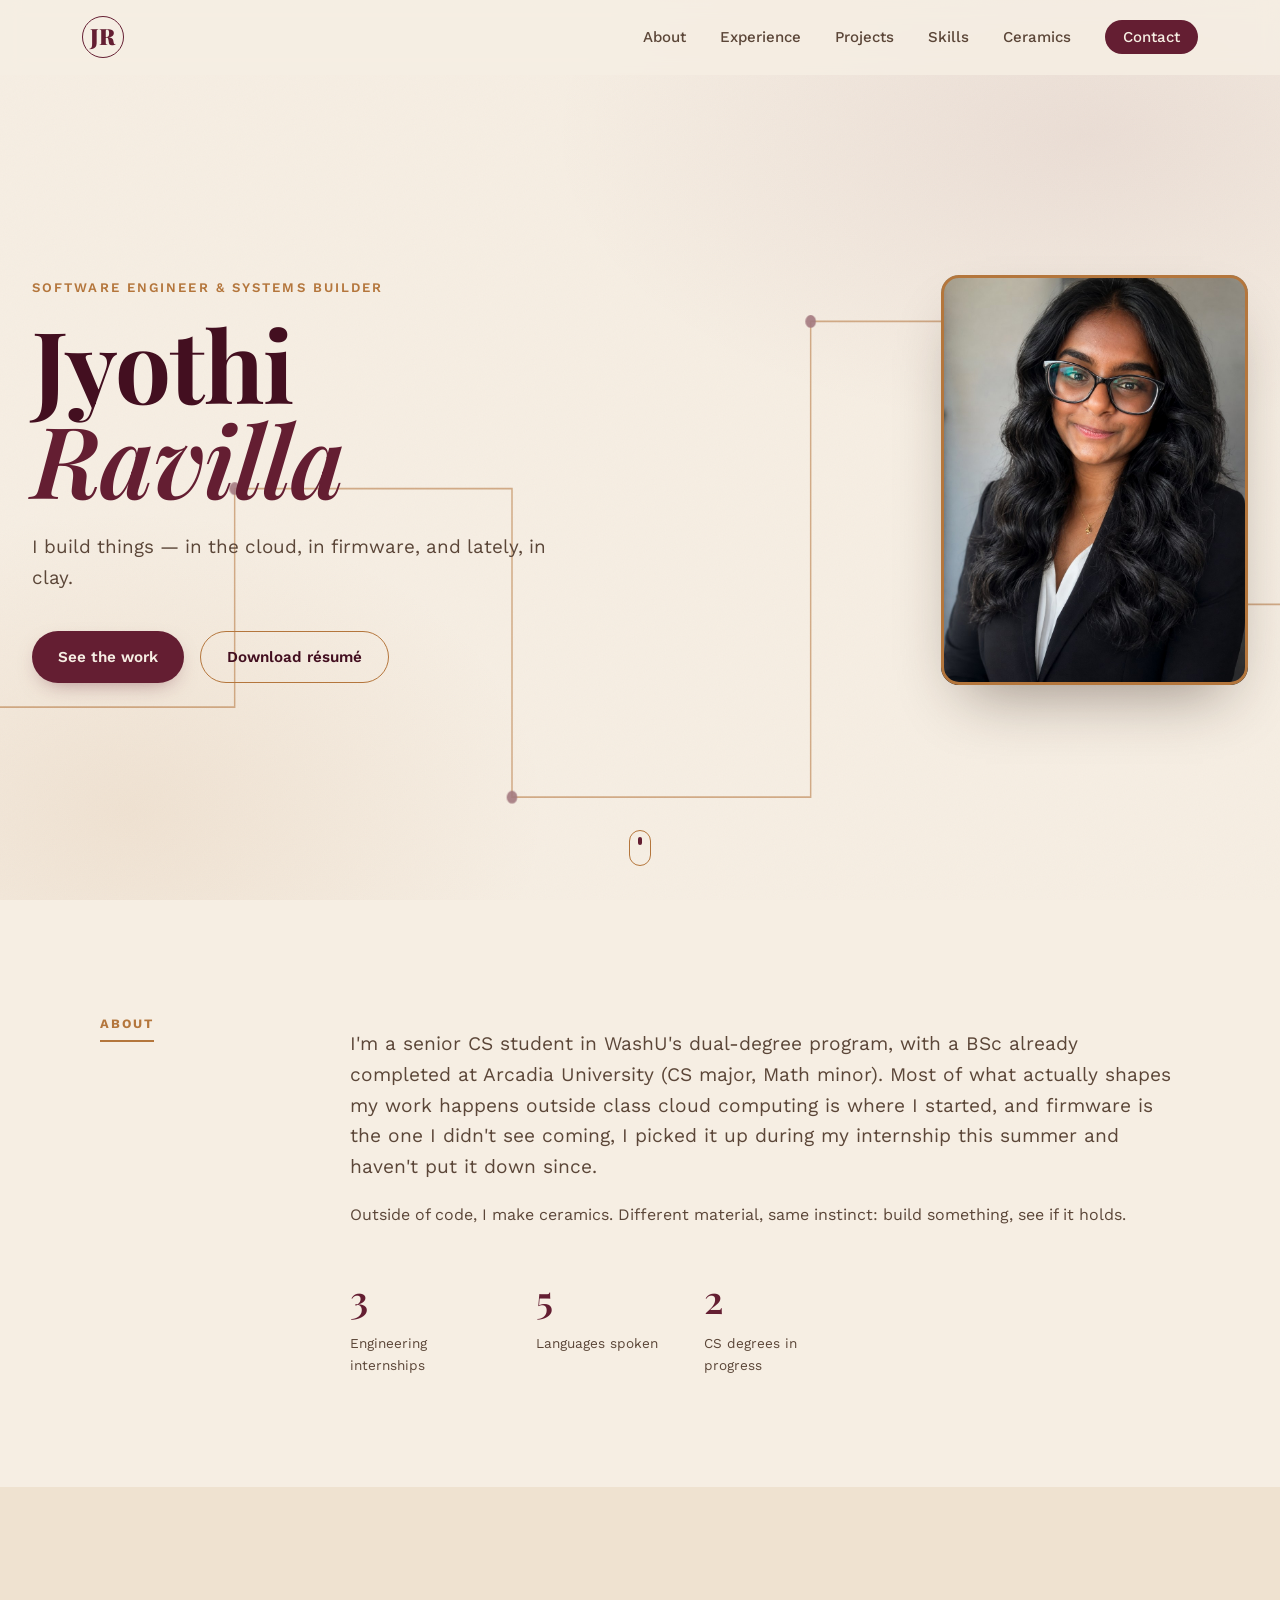
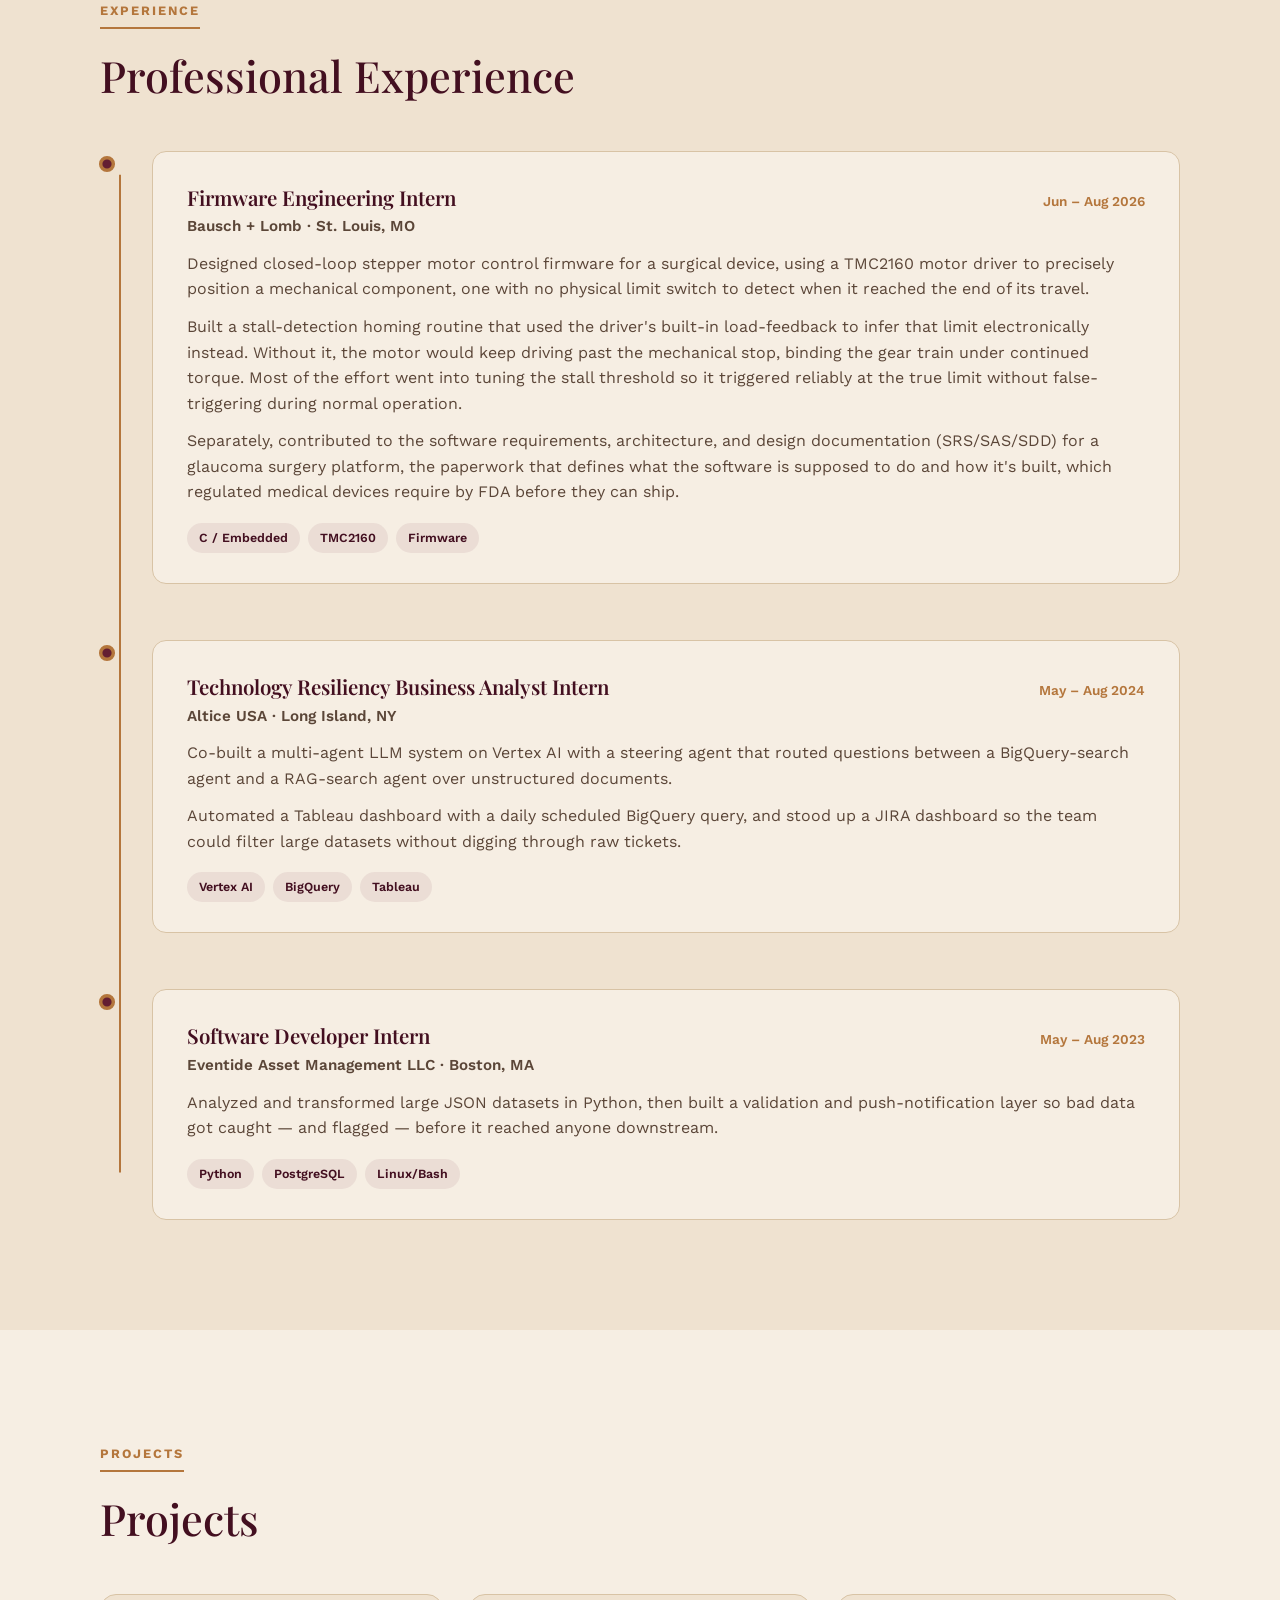
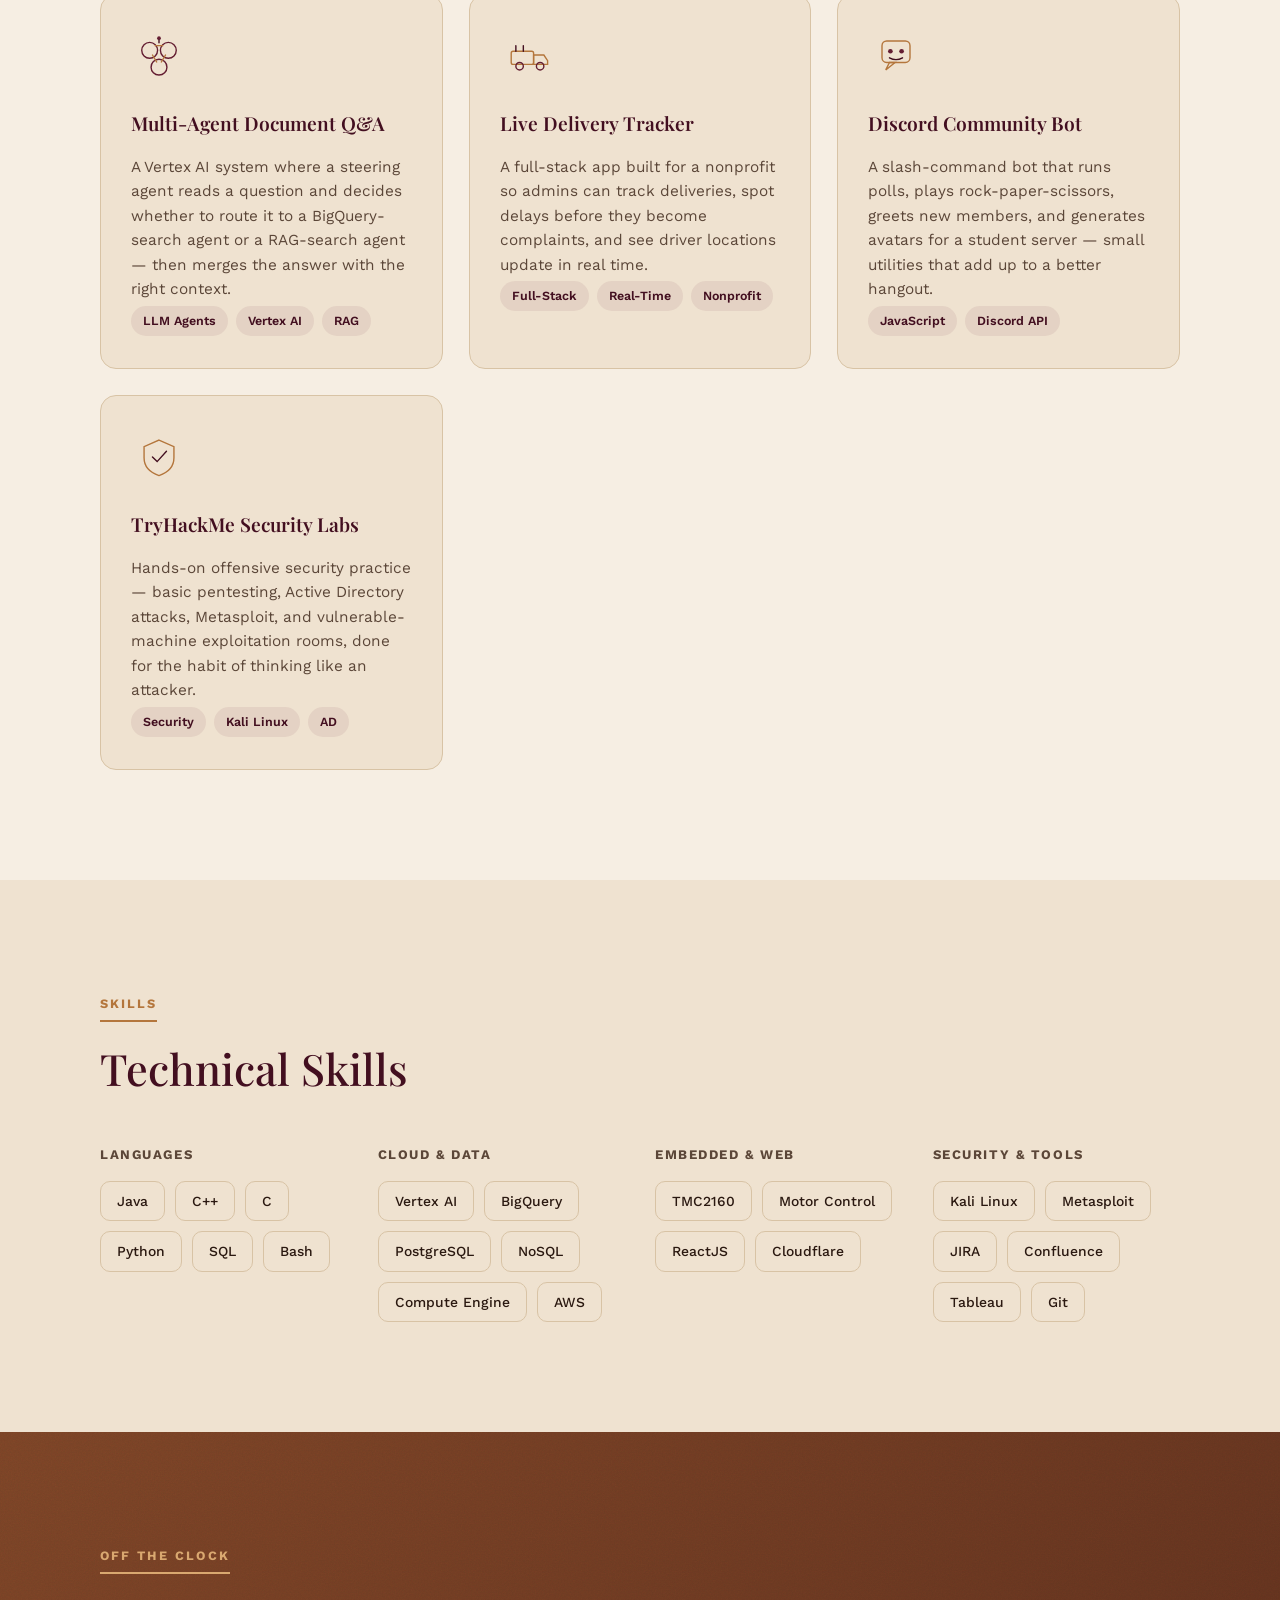
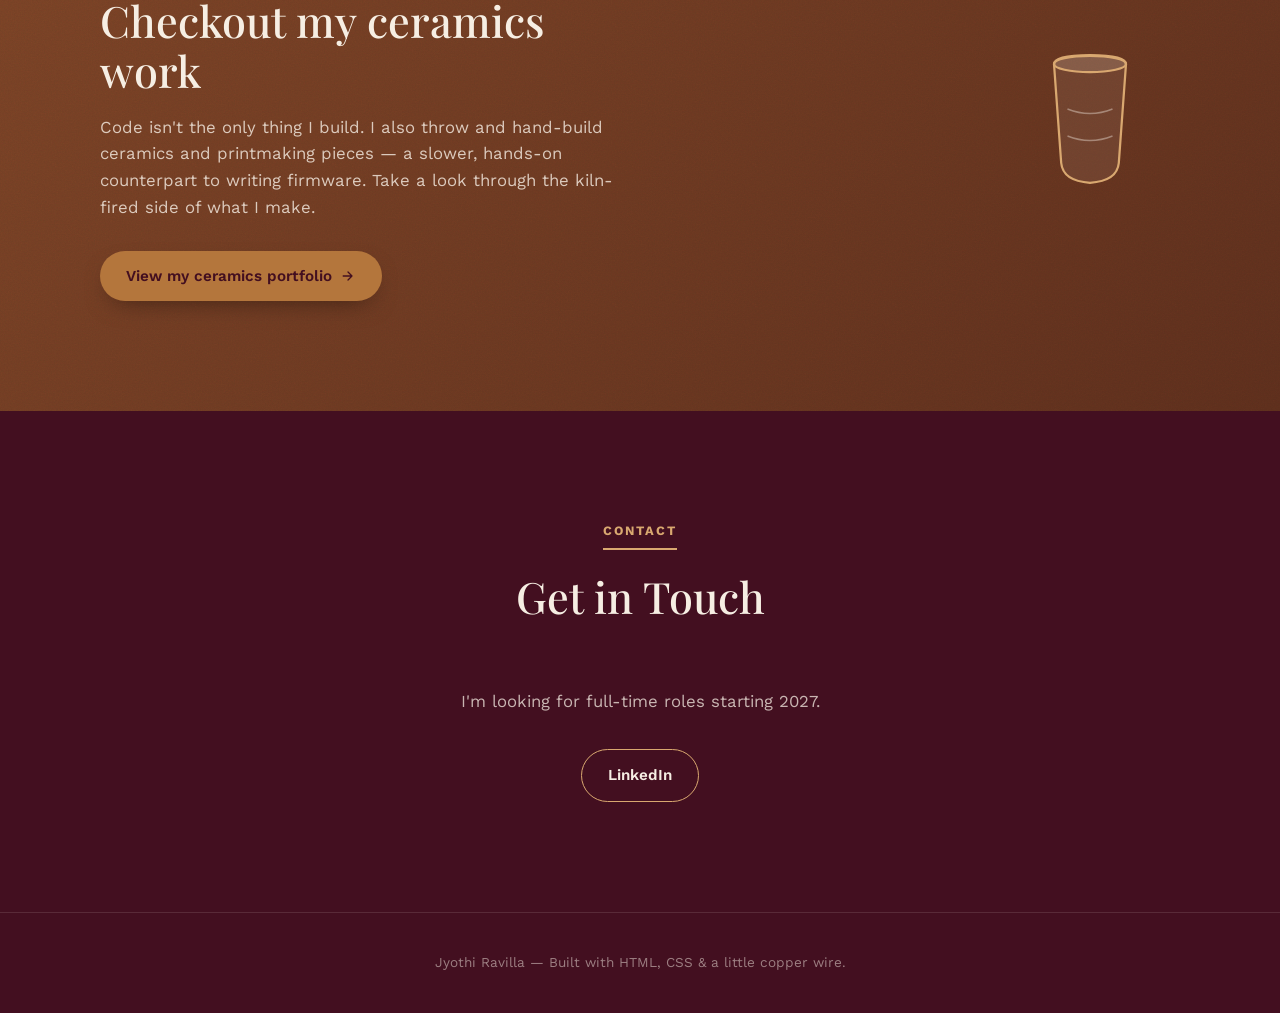
==== commit 1ea5ef48: "updated about me and projects" ====
--- a/portfolio/index.html
+++ b/portfolio/index.html
@@ -50,10 +50,7 @@
             <p class="eyebrow reveal">Software Engineer &amp; Systems Builder</p>
             <h1 class="hero-name reveal">Jyothi<br><em>Ravilla</em></h1>
             <p class="hero-tagline reveal">
-                I build things that hold up under pressure — from firmware that steers
-                a surgical laser with no room for error, to multi-agent systems that
-                reason over messy real-world data.
-            </p>
+                I build things — in the cloud, in firmware, and lately, in clay.
             <div class="hero-actions reveal">
                 <a href="#projects" class="btn btn-primary">See the work</a>
                 <a href="assets/Jyothi_Ravilla_Resume.pdf" class="btn btn-ghost"
@@ -80,19 +77,15 @@
                 </div>
                 <div class="about-body reveal">
                     <p class="lede">
-                        I'm a Computer Science student splitting my time between Washington
-                        University in St. Louis and Arcadia University, and the common thread
-                        in everything I build is <strong>precision under constraint</strong> —
-                        whether that's a stepper motor with no limit switch, a laser system
-                        that can't fail quietly, or a dashboard that needs to stay accurate
-                        on its own, every day, without anyone watching it.
+                        I'm a senior CS student in WashU's dual-degree program, with a BSc already completed at Arcadia
+                        University (CS major, Math minor). Most of what actually shapes my work happens outside class
+                        cloud computing is where I started, and firmware is the one I didn't see coming, I picked it up
+                        during my internship this summer and haven't put it down since.
                     </p>
                     <p>
-                        My work spans three layers most people keep separate: embedded
-                        firmware close to the hardware, cloud &amp; database systems that move
-                        data at scale, and applied AI/automated reasoning that has to make
-                        judgment calls. I like living at the seams between them.
-                    </p>
+                        Outside of code, I make ceramics. Different material, same instinct: build something, see if it
+                        holds.</p>
+
                     <div class="about-stats">
                         <div class="stat">
                             <span class="stat-num">3</span>
@@ -132,22 +125,22 @@
                             </div>
                             <p class="tl-org">Bausch + Lomb · St. Louis, MO</p>
                             <p>
-                                Designed closed-loop stepper motor control firmware on the
-                                TMC2160 driver for a solid-state illumination board, controlling
-                                the position of a surgical laser's iris mechanism with no
-                                physical limit switch available for end-of-travel detection.
-                            </p>
-                            <p>
-                                Implemented a stall-detection homing routine using the
-                                driver's StallGuard load feedback to determine when the iris
-                                reached its mechanical end-of-travel. Without it, the motor
-                                continued driving after the iris hit its limit, causing the
-                                gear train to bind under continued torque. Tuned the stall
-                                threshold until it reliably triggered at the true limit without
-                                false-triggering during normal travel. Also authored SRS,
-                                architecture, and detailed design documentation for the Ileos
-                                glaucoma laser platform, and expanded automated test coverage
-                                for the upcoming Stellaris/Innova release.
+                                Designed closed-loop stepper motor control firmware for a surgical device, using a
+                                TMC2160 motor driver to precisely position a mechanical component, one with no
+                                physical limit switch to detect when it reached the end of its travel.
+                            </p>
+                            <p>
+                                Built a stall-detection homing routine that used the driver's built-in load-feedback
+                                to infer that limit electronically instead. Without it, the motor would
+                                keep driving past the mechanical stop, binding the gear train under continued torque.
+                                Most of the effort went into tuning the stall threshold so it triggered reliably at the
+                                true limit without false-triggering during normal operation.
+                            </p>
+                            <p>
+                                Separately, contributed to the software requirements, architecture, and design
+                                documentation (SRS/SAS/SDD) for a glaucoma surgery platform, the paperwork that defines
+                                what the software is supposed to do and how it's built, which regulated medical devices
+                                require by FDA before they can ship.
                             </p>
                             <div class="tl-tags">
                                 <span>C / Embedded</span><span>TMC2160</span><span>Firmware</span>
@@ -208,47 +201,6 @@
                 <h2 class="section-title reveal">Projects</h2>
 
                 <div class="project-grid">
-
-                    <article class="project-card reveal">
-                        <div class="project-visual">
-                            <svg viewBox="0 0 120 120" class="proj-icon" aria-hidden="true">
-                                <circle cx="60" cy="60" r="34" class="icon-ring" />
-                                <g class="icon-stroke">
-                                    <line x1="60" y1="26" x2="60" y2="38" />
-                                    <line x1="60" y1="82" x2="60" y2="94" />
-                                    <line x1="26" y1="60" x2="38" y2="60" />
-                                    <line x1="82" y1="60" x2="94" y2="60" />
-                                    <line x1="37" y1="37" x2="45" y2="45" />
-                                    <line x1="75" y1="75" x2="83" y2="83" />
-                                    <line x1="83" y1="37" x2="75" y2="45" />
-                                    <line x1="45" y1="75" x2="37" y2="83" />
-                                </g>
-                                <circle cx="60" cy="60" r="12" class="icon-hub" />
-                                <line x1="60" y1="60" x2="76" y2="48" class="icon-needle" />
-                            </svg>
-                        </div>
-                        <div class="project-body">
-                            <h3>Sensorless Stepper Homing</h3>
-                            <p class="project-blurb">
-                                A stall-detection homing algorithm for a TMC2160-driven stepper
-                                motor controlling a surgical laser's iris mechanism. Without
-                                end-of-travel detection, the motor continued driving after the
-                                iris reached its mechanical limit, causing the gear train to
-                                bind. StallGuard load feedback let the firmware detect the
-                                stall condition and cut power at the true end-of-travel point.
-                            </p>
-                            <div class="project-reveal">
-                                <p><strong>Stack:</strong> Embedded C, TMC2160 (StallGuard), SPI</p>
-                                <p>
-                                    <strong>Challenge:</strong> tuning stall sensitivity so it
-                                    reliably caught the true mechanical limit without false-triggering
-                                    during normal travel.
-                                </p>
-                            </div>
-                            <div class="tl-tags"><span>Embedded</span><span>Firmware</span><span>Motion Control</span>
-                            </div>
-                        </div>
-                    </article>
 
                     <article class="project-card reveal">
                         <div class="project-visual">
@@ -450,7 +402,8 @@
                     starting 2027.
                 </p>
                 <div class="contact-row reveal">
-                    <a href="https://www.linkedin.com/in/jyothi-ravilla-0945ab25a/" class="btn btn-ghost" target="_blank" rel="noopener">LinkedIn</a>
+                    <a href="https://www.linkedin.com/in/jyothi-ravilla-0945ab25a/" class="btn btn-ghost"
+                        target="_blank" rel="noopener">LinkedIn</a>
                 </div>
             </div>
         </section>
